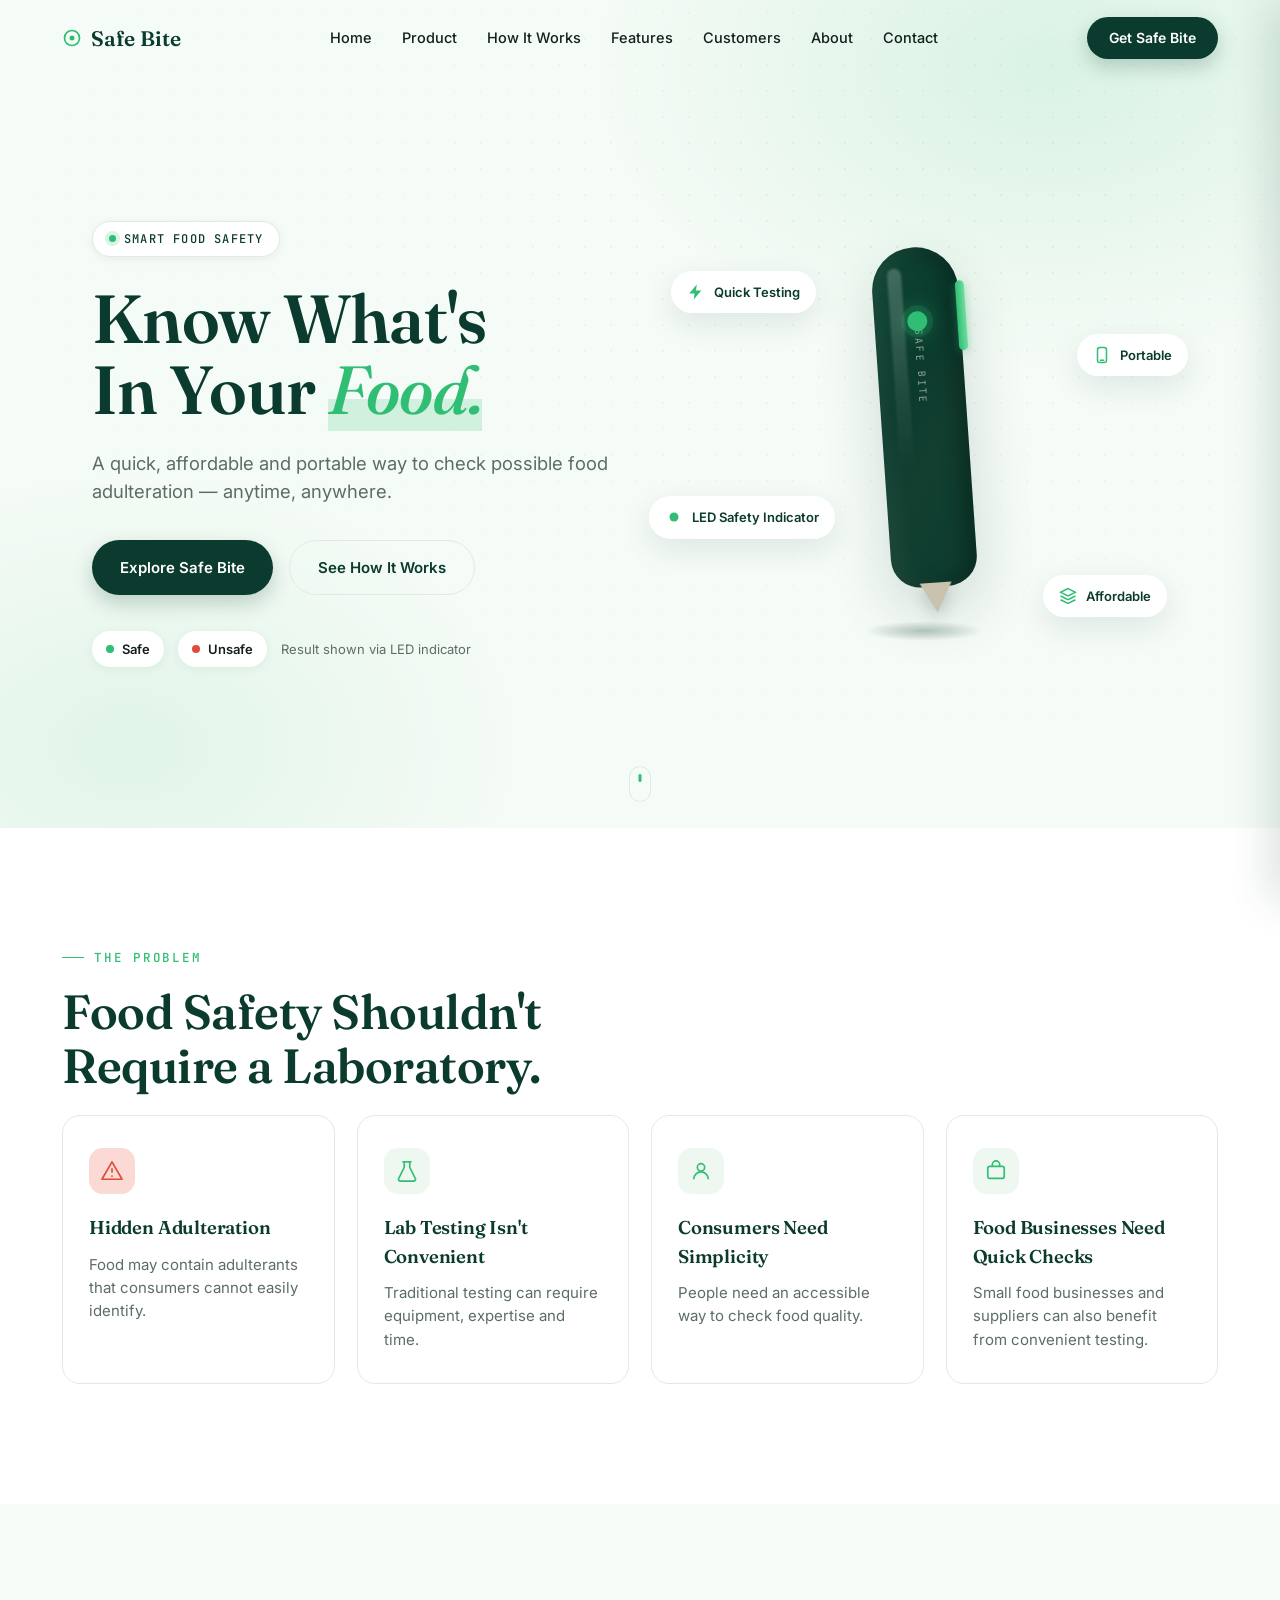
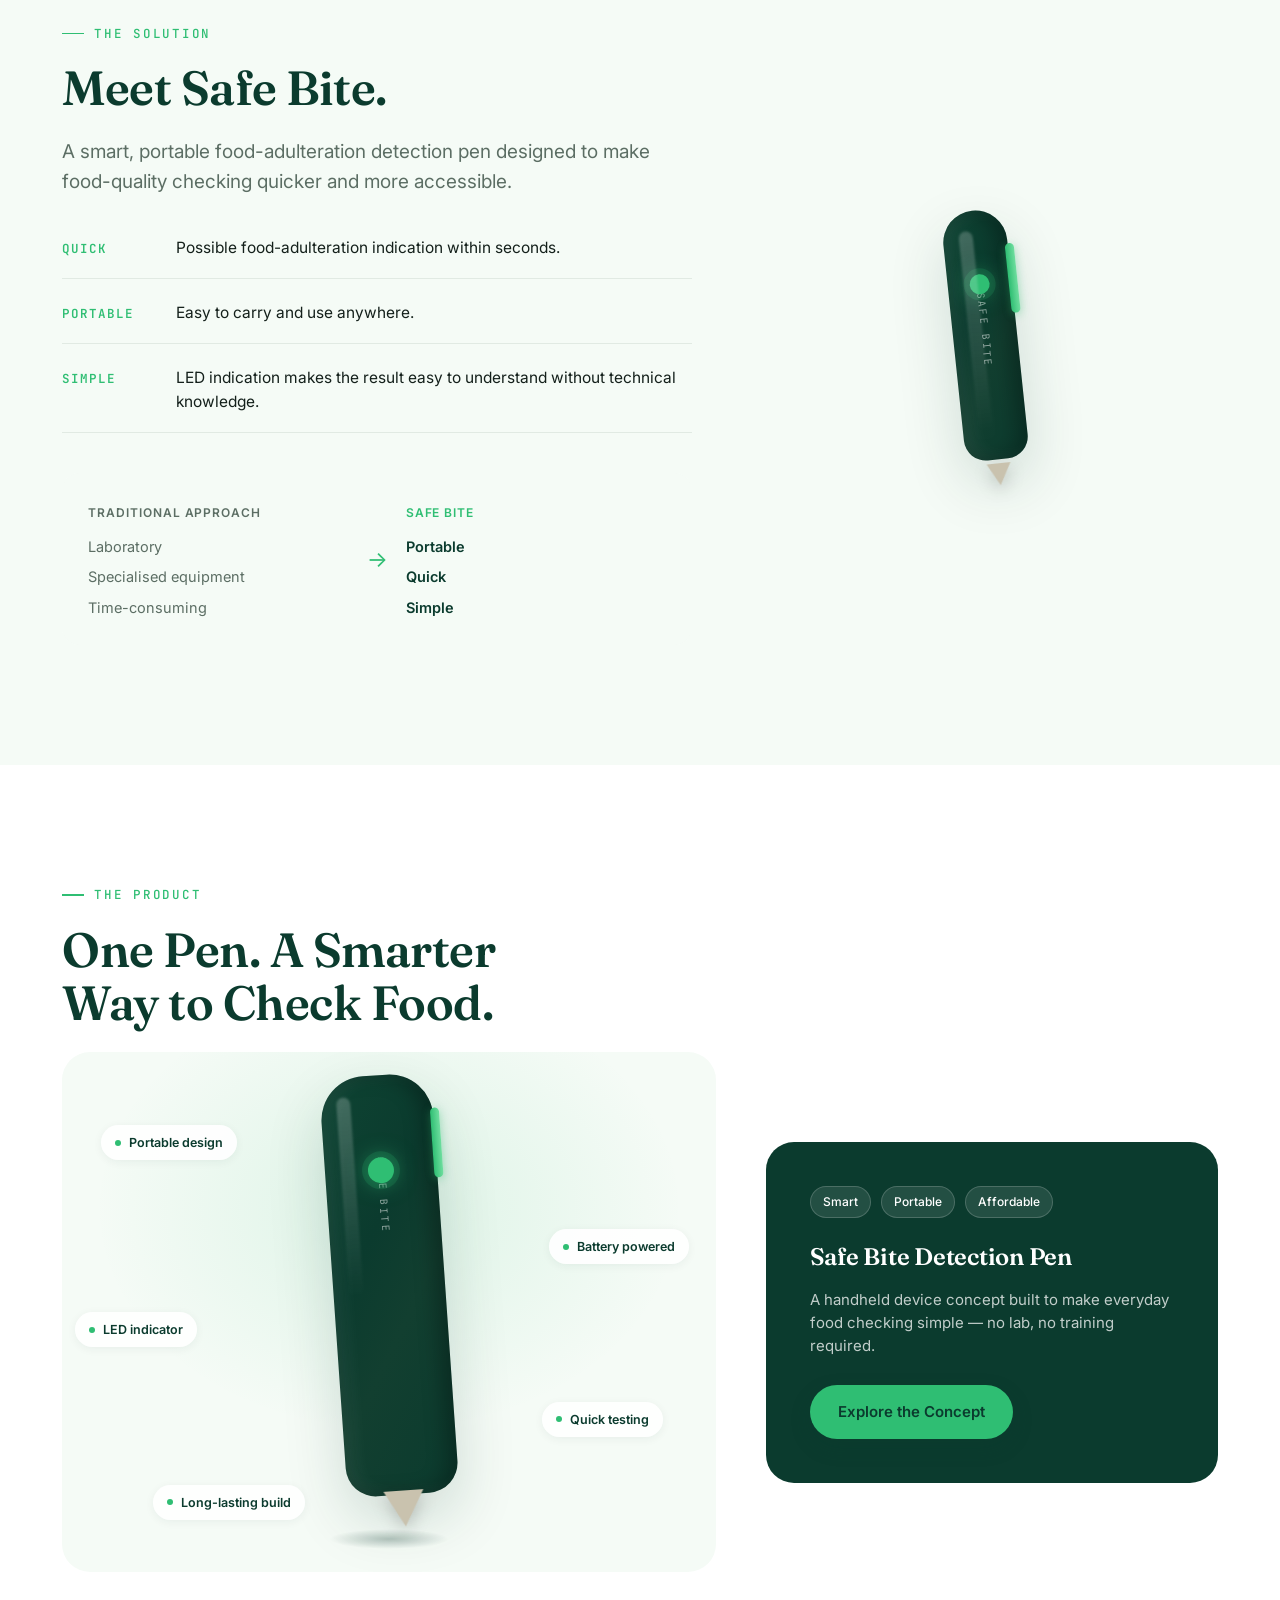
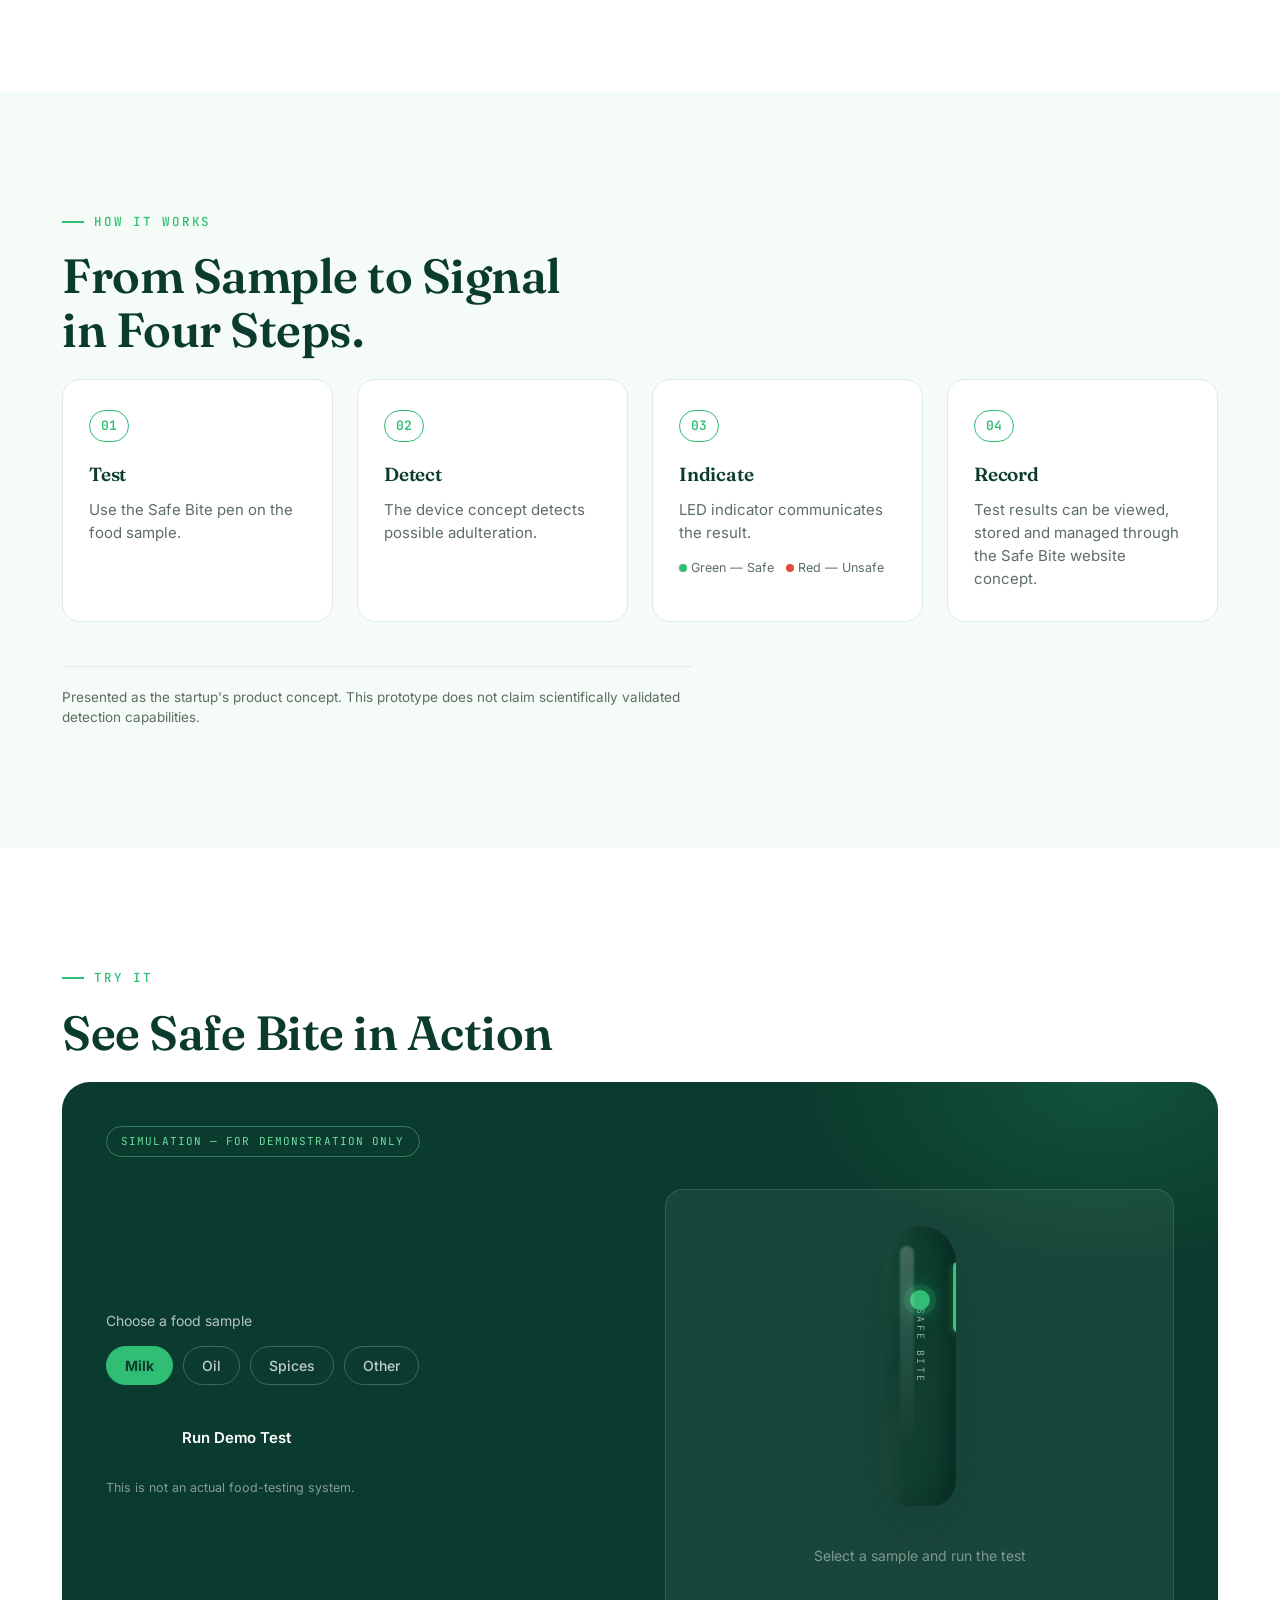
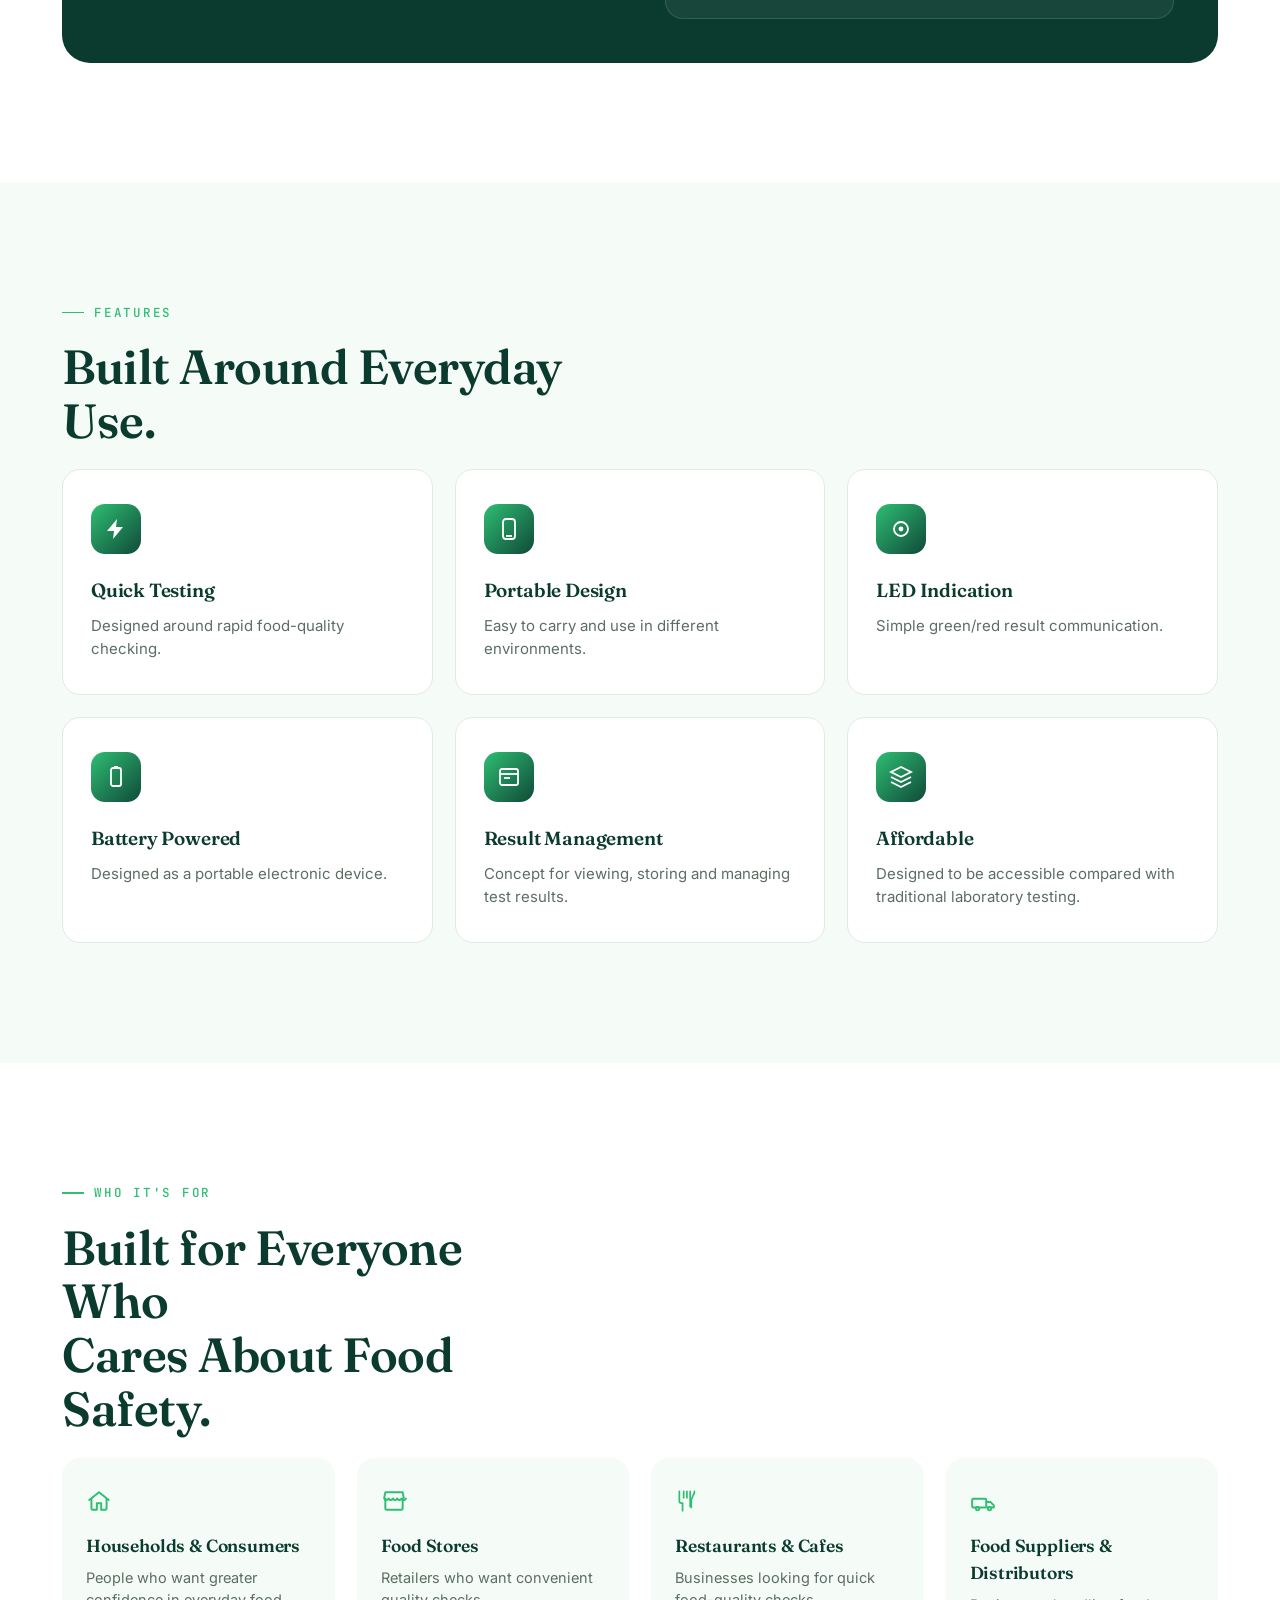
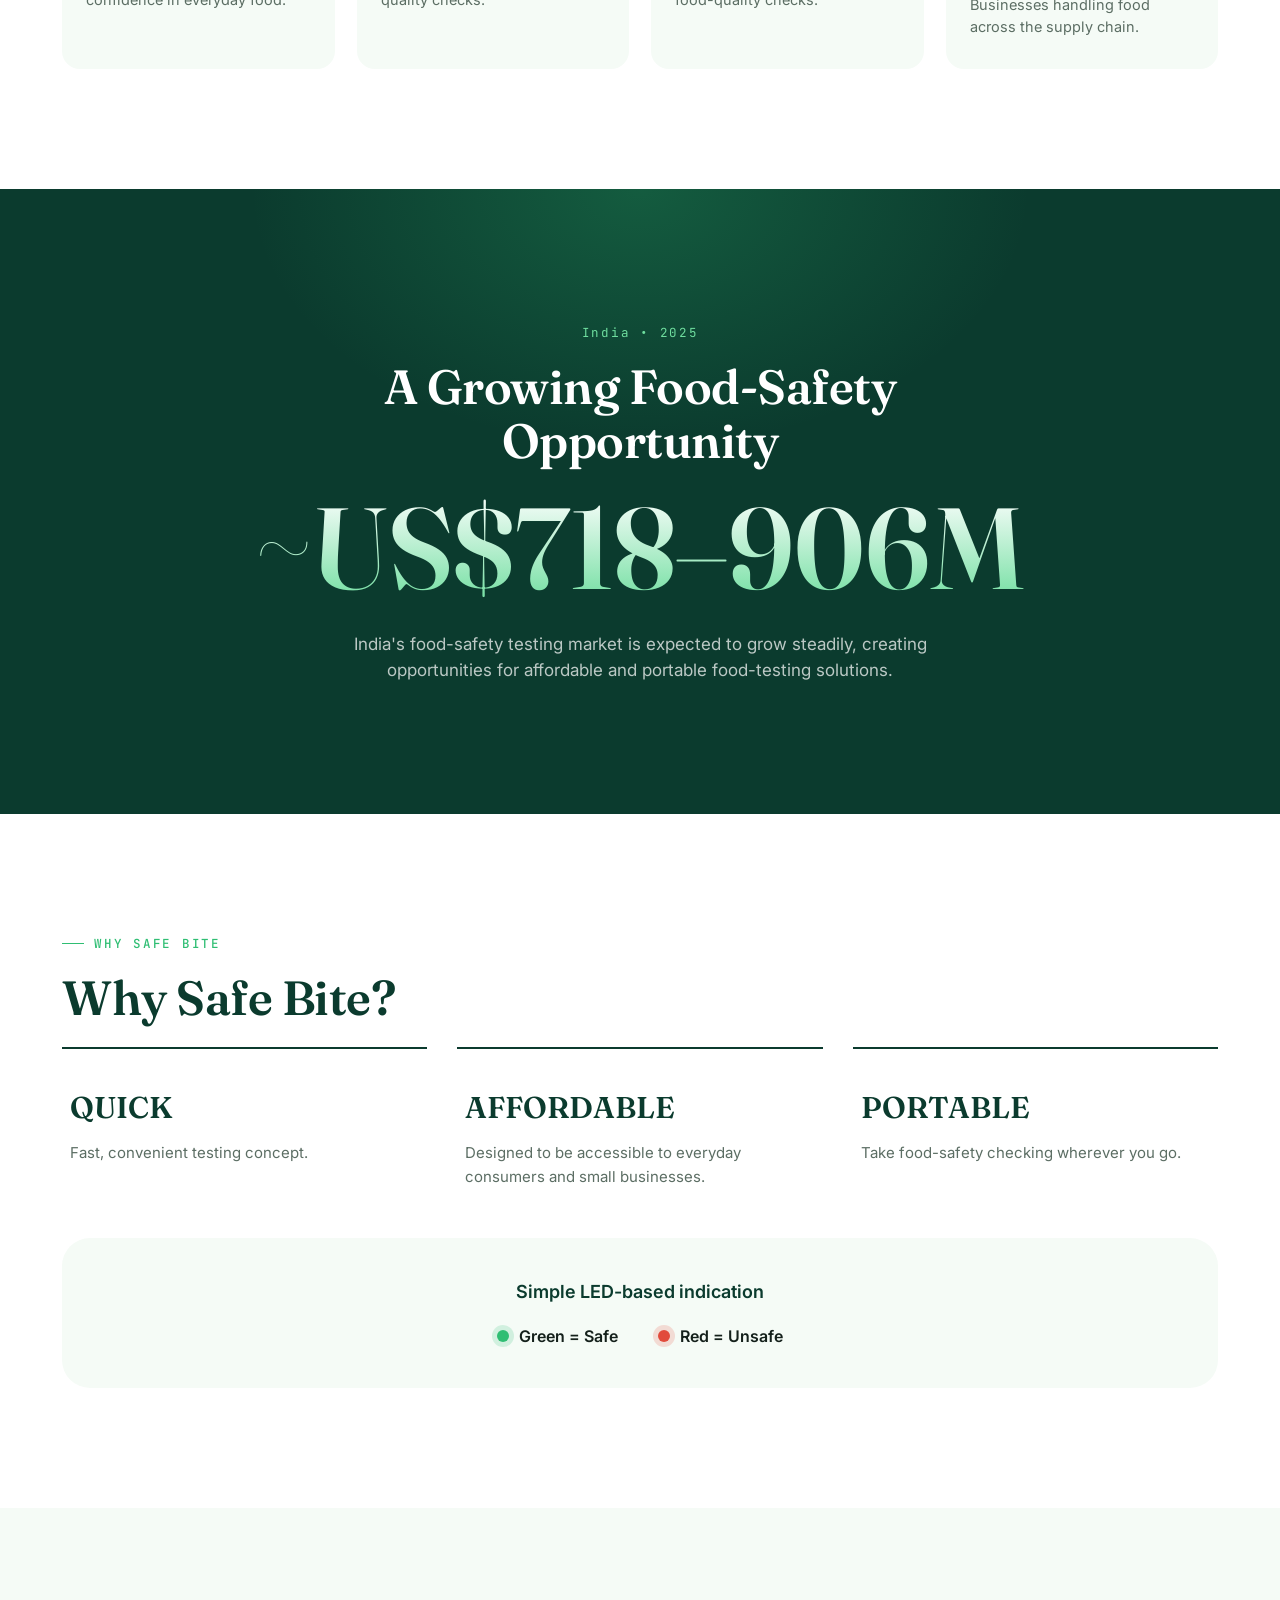
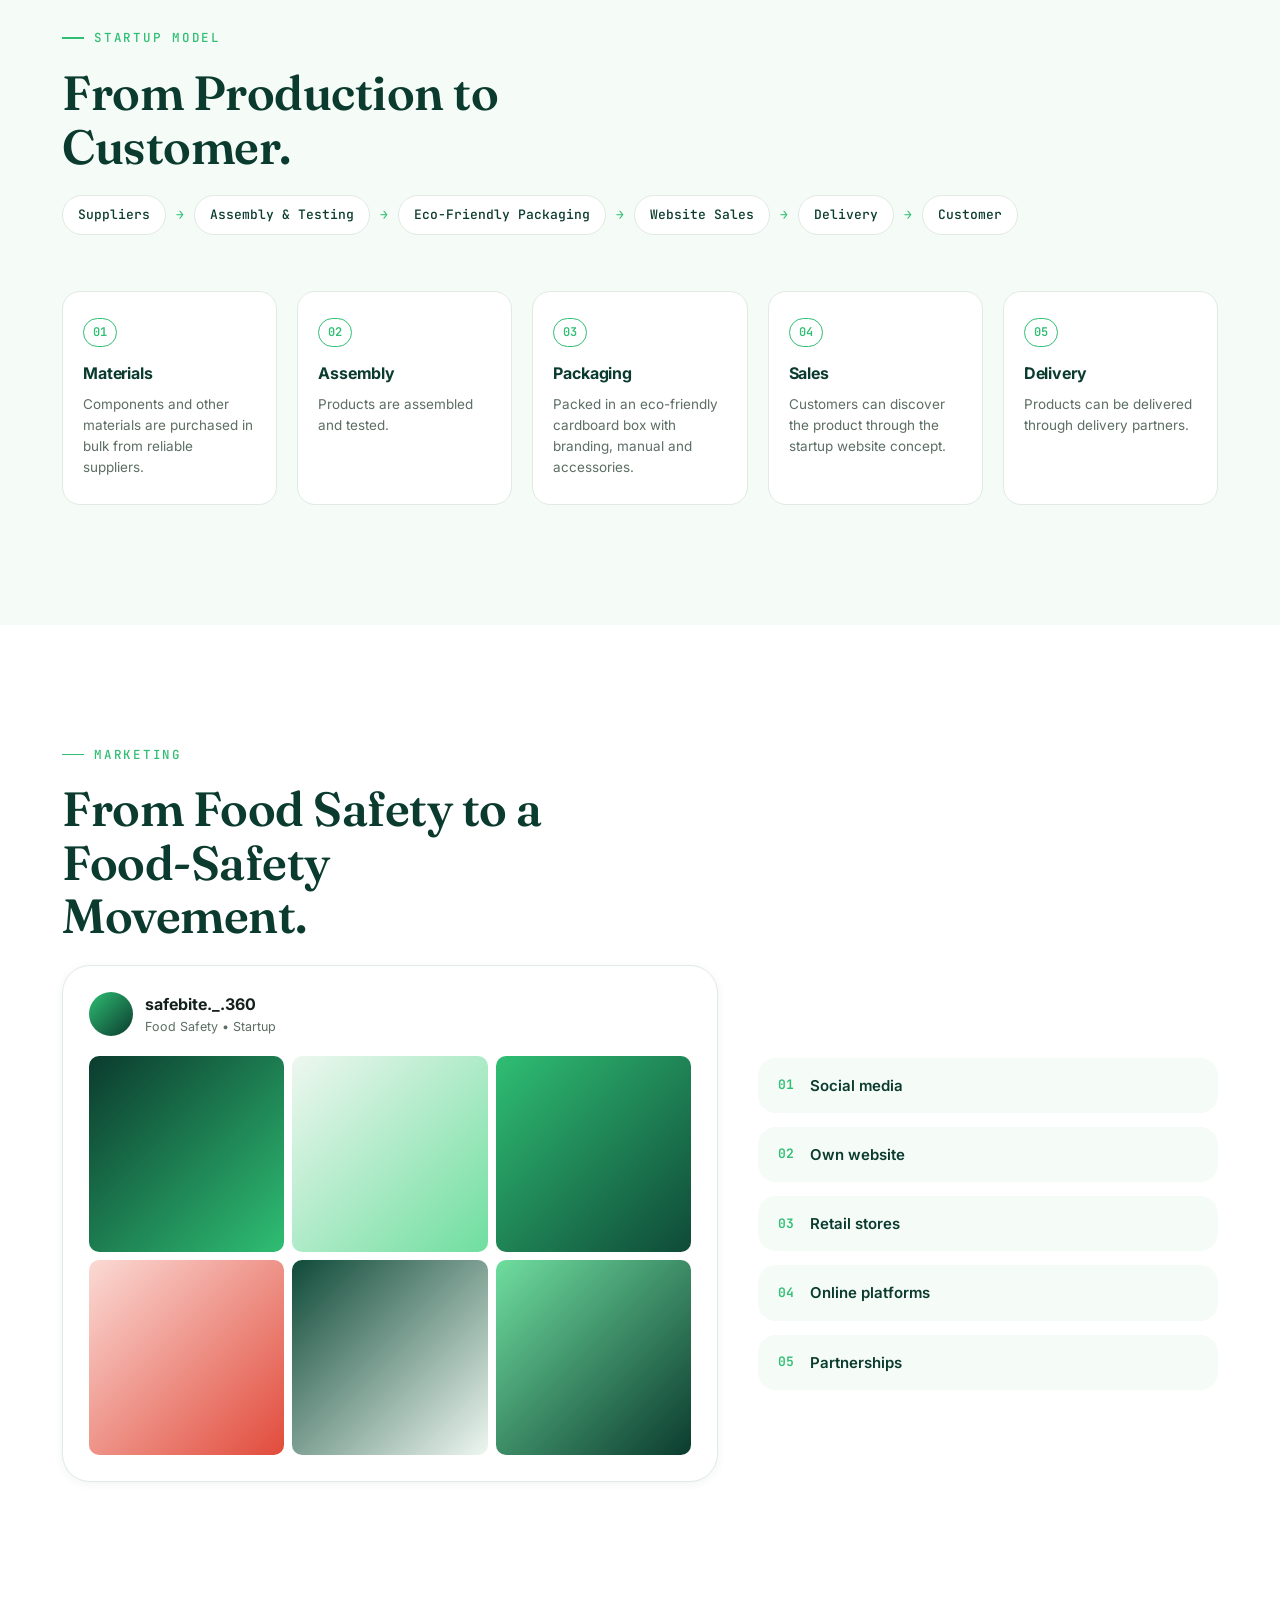
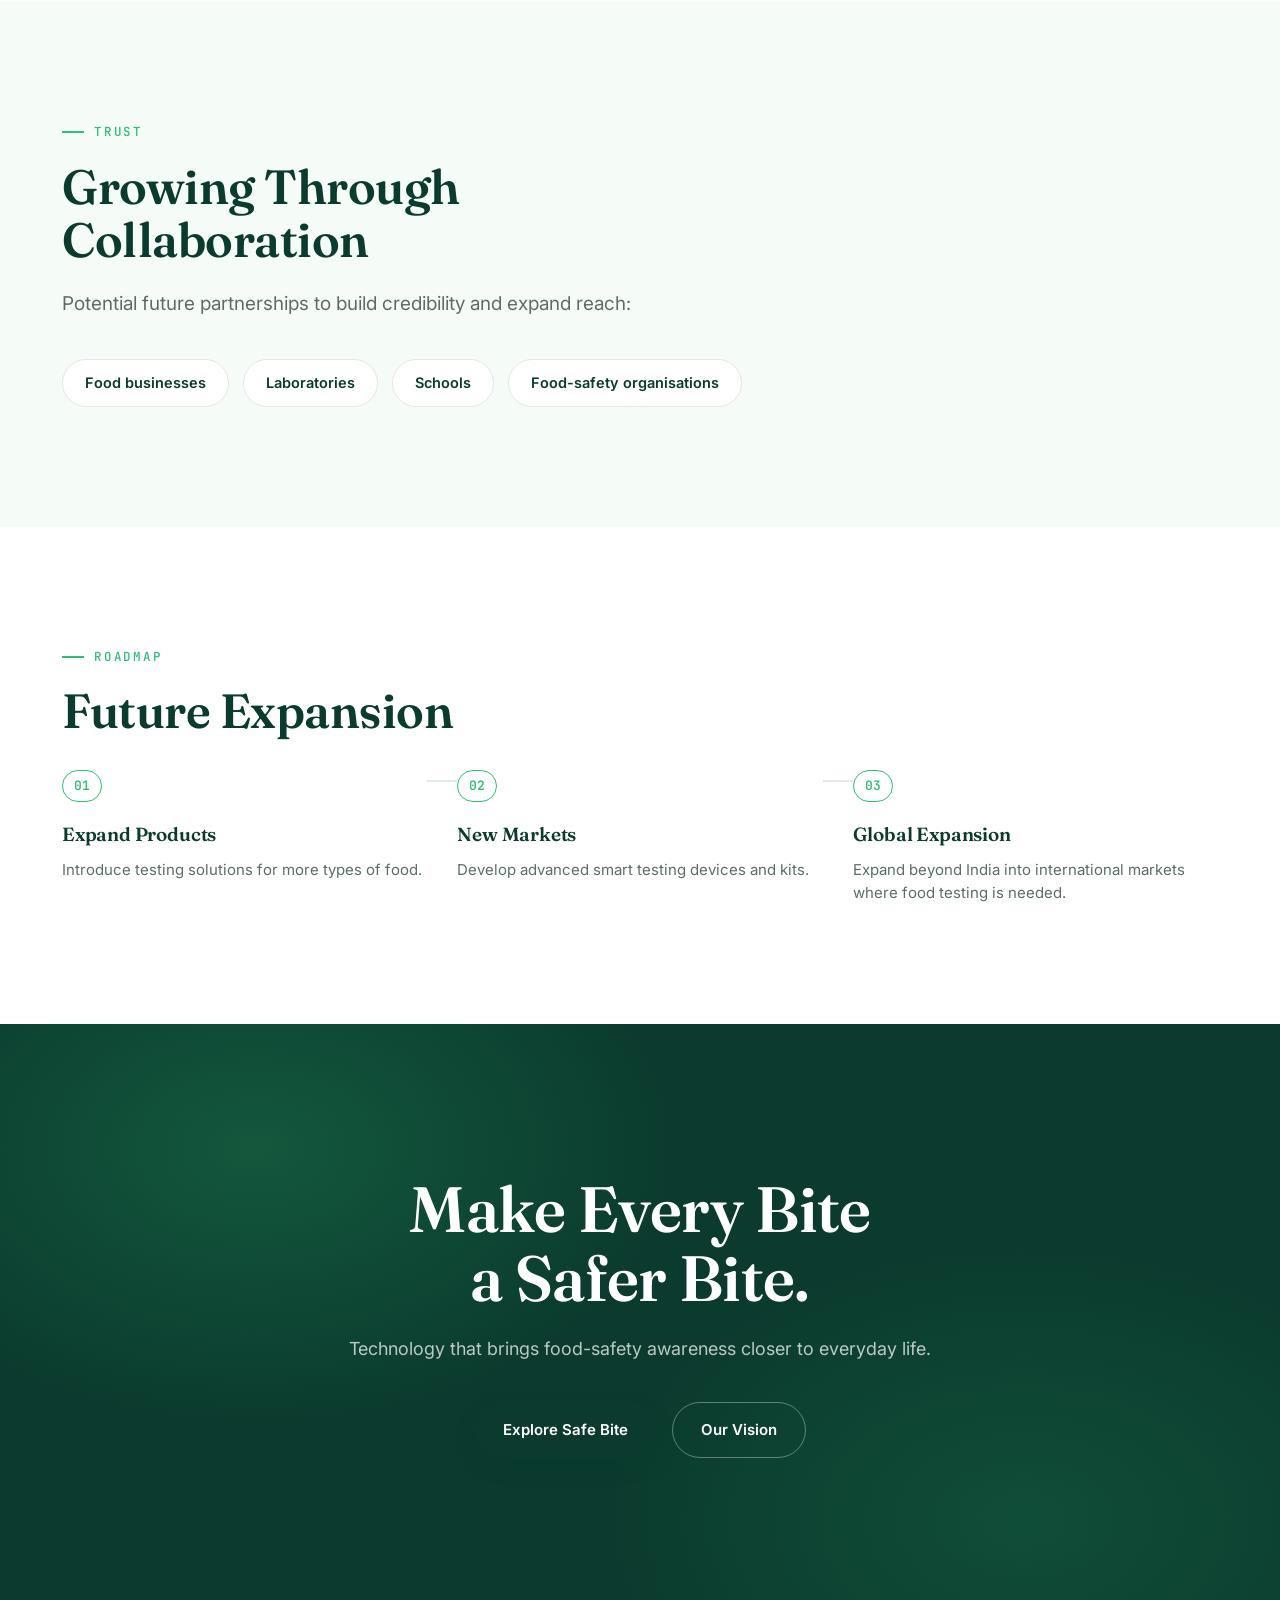
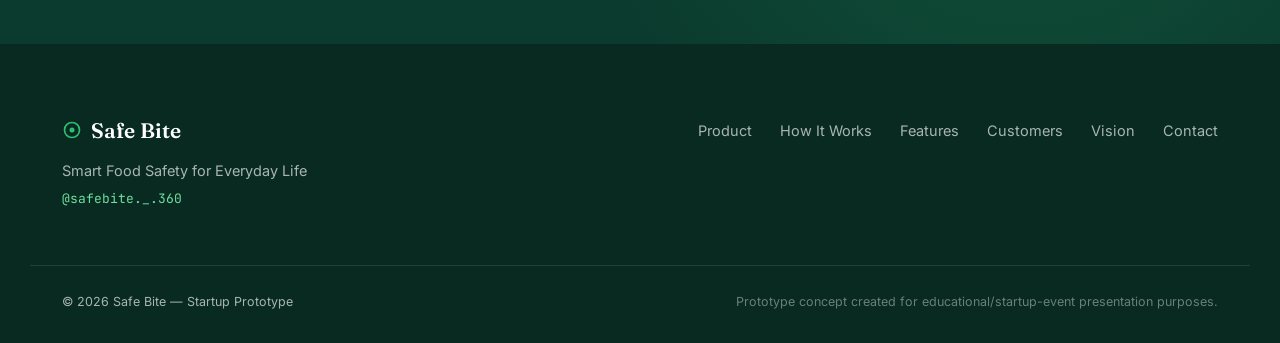
==== site2/index.html @ 16d67080 "added prototype 2 and a landing page for selecting the sites" ====
<!DOCTYPE html>
<html lang="en">
<head>
<meta charset="UTF-8">
<meta name="viewport" content="width=device-width, initial-scale=1.0">
<title>Safe Bite — Know What's In Your Food</title>
<meta name="description" content="SafeBite 360 — a smart, portable food-adulteration detection pen concept. Quick, affordable, simple food-quality checking.">
<link rel="preconnect" href="https://fonts.googleapis.com">
<link rel="preconnect" href="https://fonts.gstatic.com" crossorigin>
<link href="https://fonts.googleapis.com/css2?family=Fraunces:opsz,wght@9..144,340..700&family=Fraunces:ital,opsz,wght@1,9..144,500&family=Inter:wght@400;500;600;700;800&family=JetBrains+Mono:wght@400;500&display=swap" rel="stylesheet">
<link rel="stylesheet" href="style.css">
</head>
<body>

<!-- Scroll progress trace, styled like the pen's LED reading -->
<div class="scan-trace" id="scanTrace"></div>

<!-- ============ NAVIGATION ============ -->
<header class="nav" id="nav">
  <div class="nav-inner">
    <a href="#home" class="nav-logo">
      <span class="logo-mark" aria-hidden="true">
        <svg viewBox="0 0 24 24" width="20" height="20"><circle cx="12" cy="12" r="9" fill="none" stroke="currentColor" stroke-width="2"/><circle cx="12" cy="12" r="3" fill="currentColor"/></svg>
      </span>
      Safe Bite
    </a>

    <nav class="nav-links" id="navLinks">
      <a href="#home" class="nav-link">Home</a>
      <a href="#product" class="nav-link">Product</a>
      <a href="#how-it-works" class="nav-link">How It Works</a>
      <a href="#features" class="nav-link">Features</a>
      <a href="#customers" class="nav-link">Customers</a>
      <a href="#about" class="nav-link">About</a>
      <a href="#contact" class="nav-link">Contact</a>
    </nav>

    <a href="#product" class="btn btn-primary btn-sm nav-cta">Get Safe Bite</a>

    <button class="hamburger" id="hamburger" aria-label="Toggle menu" aria-expanded="false">
      <span></span><span></span><span></span>
    </button>
  </div>
</header>

<!-- Mobile menu -->
<div class="mobile-menu" id="mobileMenu">
  <a href="#home" class="mobile-link">Home</a>
  <a href="#product" class="mobile-link">Product</a>
  <a href="#how-it-works" class="mobile-link">How It Works</a>
  <a href="#features" class="mobile-link">Features</a>
  <a href="#customers" class="mobile-link">Customers</a>
  <a href="#about" class="mobile-link">About</a>
  <a href="#contact" class="mobile-link">Contact</a>
  <a href="#product" class="btn btn-primary mobile-cta">Get Safe Bite</a>
</div>

<main id="home">

  <!-- ============ HERO ============ -->
  <section class="hero">
    <div class="hero-bg" aria-hidden="true"></div>
    <div class="hero-inner">
      <div class="hero-copy reveal">
        <span class="badge">
          <span class="badge-dot"></span>
          SMART FOOD SAFETY
        </span>
        <h1 class="hero-title">Know What's<br>In Your <em>Food.</em></h1>
        <p class="hero-sub">A quick, affordable and portable way to check possible food adulteration — anytime, anywhere.</p>
        <div class="hero-actions">
          <a href="#product" class="btn btn-primary">Explore Safe Bite</a>
          <a href="#how-it-works" class="btn btn-ghost">See How It Works</a>
        </div>
        <div class="hero-status">
          <span class="status-chip status-safe"><i></i>Safe</span>
          <span class="status-chip status-unsafe"><i></i>Unsafe</span>
          <span class="hero-note">Result shown via LED indicator</span>
        </div>
      </div>

      <div class="hero-visual reveal">
        <div class="device-stage">

          <!-- floating info cards -->
          <div class="float-card fc-1">
            <svg viewBox="0 0 24 24" width="18" height="18"><path d="M13 2 3 14h7l-1 8 10-12h-7l1-8z" fill="currentColor"/></svg>
            <span>Quick Testing</span>
          </div>
          <div class="float-card fc-2">
            <svg viewBox="0 0 24 24" width="18" height="18"><rect x="6" y="2" width="12" height="20" rx="3" fill="none" stroke="currentColor" stroke-width="2"/><line x1="9" y1="19" x2="15" y2="19" stroke="currentColor" stroke-width="2"/></svg>
            <span>Portable</span>
          </div>
          <div class="float-card fc-3">
            <svg viewBox="0 0 24 24" width="18" height="18"><circle cx="12" cy="12" r="6" fill="currentColor"/></svg>
            <span>LED Safety Indicator</span>
          </div>
          <div class="float-card fc-4">
            <svg viewBox="0 0 24 24" width="18" height="18"><path d="M12 2 2 7l10 5 10-5-10-5z" fill="none" stroke="currentColor" stroke-width="2"/><path d="M2 17l10 5 10-5M2 12l10 5 10-5" fill="none" stroke="currentColor" stroke-width="2"/></svg>
            <span>Affordable</span>
          </div>

          <!-- CSS pen mockup -->
          <div class="pen-wrap">
            <div class="pen" id="heroPen">
              <div class="pen-clip"></div>
              <div class="pen-band">SAFE BITE</div>
              <div class="pen-led" id="heroLed"></div>
              <div class="pen-body-shine"></div>
              <div class="pen-tip"></div>
            </div>
            <div class="pen-shadow"></div>
          </div>
        </div>
      </div>
    </div>
    <div class="scroll-cue" aria-hidden="true"><span></span></div>
  </section>

  <!-- ============ PROBLEM ============ -->
  <section class="section" id="about">
    <div class="section-inner">
      <div class="eyebrow">The Problem</div>
      <h2 class="section-title">Food Safety Shouldn't<br>Require a Laboratory.</h2>

      <div class="grid-4 reveal-group">
        <div class="card reveal">
          <div class="card-icon icon-warn">
            <svg viewBox="0 0 24 24" width="22" height="22"><path d="M12 2 1 21h22L12 2z" fill="none" stroke="currentColor" stroke-width="1.8" stroke-linejoin="round"/><line x1="12" y1="9" x2="12" y2="14" stroke="currentColor" stroke-width="1.8"/><circle cx="12" cy="17.5" r="1" fill="currentColor"/></svg>
          </div>
          <h3>Hidden Adulteration</h3>
          <p>Food may contain adulterants that consumers cannot easily identify.</p>
        </div>
        <div class="card reveal">
          <div class="card-icon">
            <svg viewBox="0 0 24 24" width="22" height="22"><path d="M9 2v6L3 20a2 2 0 0 0 2 3h14a2 2 0 0 0 2-3L15 8V2" fill="none" stroke="currentColor" stroke-width="1.8" stroke-linejoin="round"/><line x1="7" y1="2" x2="17" y2="2" stroke="currentColor" stroke-width="1.8"/></svg>
          </div>
          <h3>Lab Testing Isn't Convenient</h3>
          <p>Traditional testing can require equipment, expertise and time.</p>
        </div>
        <div class="card reveal">
          <div class="card-icon">
            <svg viewBox="0 0 24 24" width="22" height="22"><circle cx="12" cy="8" r="4" fill="none" stroke="currentColor" stroke-width="1.8"/><path d="M4 21c0-4.4 3.6-8 8-8s8 3.6 8 8" fill="none" stroke="currentColor" stroke-width="1.8"/></svg>
          </div>
          <h3>Consumers Need Simplicity</h3>
          <p>People need an accessible way to check food quality.</p>
        </div>
        <div class="card reveal">
          <div class="card-icon">
            <svg viewBox="0 0 24 24" width="22" height="22"><rect x="3" y="7" width="18" height="13" rx="2" fill="none" stroke="currentColor" stroke-width="1.8"/><path d="M8 7V5a4 4 0 0 1 8 0v2" fill="none" stroke="currentColor" stroke-width="1.8"/></svg>
          </div>
          <h3>Food Businesses Need Quick Checks</h3>
          <p>Small food businesses and suppliers can also benefit from convenient testing.</p>
        </div>
      </div>
    </div>
  </section>

  <!-- ============ SOLUTION ============ -->
  <section class="section section-tint">
    <div class="section-inner">
      <div class="solution-grid">
        <div class="reveal">
          <div class="eyebrow">The Solution</div>
          <h2 class="section-title">Meet Safe Bite.</h2>
          <p class="section-lead">A smart, portable food-adulteration detection pen designed to make food-quality checking quicker and more accessible.</p>

          <div class="benefit-row">
            <div class="benefit">
              <span class="benefit-tag">QUICK</span>
              <p>Possible food-adulteration indication within seconds.</p>
            </div>
            <div class="benefit">
              <span class="benefit-tag">PORTABLE</span>
              <p>Easy to carry and use anywhere.</p>
            </div>
            <div class="benefit">
              <span class="benefit-tag">SIMPLE</span>
              <p>LED indication makes the result easy to understand without technical knowledge.</p>
            </div>
          </div>

          <div class="compare">
            <div class="compare-col compare-old">
              <span class="compare-label">Traditional Approach</span>
              <ul>
                <li>Laboratory</li>
                <li>Specialised equipment</li>
                <li>Time-consuming</li>
              </ul>
            </div>
            <div class="compare-arrow">→</div>
            <div class="compare-col compare-new">
              <span class="compare-label">Safe Bite</span>
              <ul>
                <li>Portable</li>
                <li>Quick</li>
                <li>Simple</li>
              </ul>
            </div>
          </div>
        </div>

        <div class="reveal solution-visual">
          <div class="mini-pen-stage">
            <div class="pen pen-small">
              <div class="pen-clip"></div>
              <div class="pen-band">SAFE BITE</div>
              <div class="pen-led pen-led-alt"></div>
              <div class="pen-body-shine"></div>
              <div class="pen-tip"></div>
            </div>
          </div>
        </div>
      </div>
    </div>
  </section>

  <!-- ============ PRODUCT SHOWCASE ============ -->
  <section class="section" id="product">
    <div class="section-inner">
      <div class="eyebrow">The Product</div>
      <h2 class="section-title">One Pen. A Smarter<br>Way to Check Food.</h2>

      <div class="showcase reveal">
        <div class="showcase-stage">
          <div class="callout callout-1"><span class="callout-dot"></span>Portable design</div>
          <div class="callout callout-2"><span class="callout-dot"></span>Battery powered</div>
          <div class="callout callout-3"><span class="callout-dot"></span>LED indicator</div>
          <div class="callout callout-4"><span class="callout-dot"></span>Quick testing</div>
          <div class="callout callout-5"><span class="callout-dot"></span>Long-lasting build</div>

          <div class="pen-wrap pen-wrap-lg">
            <div class="pen pen-large" id="showcasePen">
              <div class="pen-clip"></div>
              <div class="pen-band">SAFE BITE</div>
              <div class="pen-led" id="showcaseLed"></div>
              <div class="pen-body-shine"></div>
              <div class="pen-tip"></div>
            </div>
            <div class="pen-shadow pen-shadow-lg"></div>
          </div>
        </div>

        <div class="product-info-card">
          <span class="chip">Smart</span>
          <span class="chip">Portable</span>
          <span class="chip">Affordable</span>
          <h3>Safe Bite Detection Pen</h3>
          <p>A handheld device concept built to make everyday food checking simple — no lab, no training required.</p>
          <a href="#how-it-works" class="btn btn-primary">Explore the Concept</a>
        </div>
      </div>
    </div>
  </section>

  <!-- ============ HOW IT WORKS ============ -->
  <section class="section section-tint" id="how-it-works">
    <div class="section-inner">
      <div class="eyebrow">How It Works</div>
      <h2 class="section-title">From Sample to Signal<br>in Four Steps.</h2>

      <div class="steps reveal-group">
        <div class="step reveal">
          <span class="step-num">01</span>
          <h3>Test</h3>
          <p>Use the Safe Bite pen on the food sample.</p>
        </div>
        <div class="step reveal">
          <span class="step-num">02</span>
          <h3>Detect</h3>
          <p>The device concept detects possible adulteration.</p>
        </div>
        <div class="step reveal">
          <span class="step-num">03</span>
          <h3>Indicate</h3>
          <p>LED indicator communicates the result.</p>
          <div class="mini-leds"><span class="dot-safe"></span> Green — Safe &nbsp; <span class="dot-unsafe"></span> Red — Unsafe</div>
        </div>
        <div class="step reveal">
          <span class="step-num">04</span>
          <h3>Record</h3>
          <p>Test results can be viewed, stored and managed through the Safe Bite website concept.</p>
        </div>
      </div>
      <p class="fine-print">Presented as the startup's product concept. This prototype does not claim scientifically validated detection capabilities.</p>
    </div>
  </section>

  <!-- ============ INTERACTIVE DEMO ============ -->
  <section class="section">
    <div class="section-inner">
      <div class="eyebrow">Try It</div>
      <h2 class="section-title">See Safe Bite in Action</h2>

      <div class="demo-panel reveal">
        <span class="demo-flag">SIMULATION — FOR DEMONSTRATION ONLY</span>

        <div class="demo-layout">
          <div class="demo-controls">
            <p class="demo-instruction">Choose a food sample</p>
            <div class="sample-select" id="sampleSelect">
              <button class="sample-btn active" data-sample="Milk">Milk</button>
              <button class="sample-btn" data-sample="Oil">Oil</button>
              <button class="sample-btn" data-sample="Spices">Spices</button>
              <button class="sample-btn" data-sample="Other">Other</button>
            </div>
            <button class="btn btn-primary demo-run" id="runDemo">Run Demo Test</button>
            <p class="demo-caption">This is not an actual food-testing system.</p>
          </div>

          <div class="demo-device-card">
            <div class="pen-wrap">
              <div class="pen pen-demo" id="demoPen">
                <div class="pen-clip"></div>
                <div class="pen-band">SAFE BITE</div>
                <div class="pen-led" id="demoLed"></div>
                <div class="pen-body-shine"></div>
                <div class="pen-tip"></div>
                <div class="scan-beam" id="scanBeam"></div>
              </div>
            </div>
            <div class="demo-readout" id="demoReadout">
              <span class="readout-idle">Select a sample and run the test</span>
            </div>
          </div>
        </div>
      </div>
    </div>
  </section>

  <!-- ============ FEATURES ============ -->
  <section class="section section-tint" id="features">
    <div class="section-inner">
      <div class="eyebrow">Features</div>
      <h2 class="section-title">Built Around Everyday Use.</h2>

      <div class="grid-3 reveal-group">
        <div class="feature reveal">
          <div class="feature-icon">
            <svg viewBox="0 0 24 24" width="24" height="24"><path d="M13 2 3 14h7l-1 8 10-12h-7l1-8z" fill="currentColor"/></svg>
          </div>
          <h3>Quick Testing</h3>
          <p>Designed around rapid food-quality checking.</p>
        </div>
        <div class="feature reveal">
          <div class="feature-icon">
            <svg viewBox="0 0 24 24" width="24" height="24"><rect x="6" y="2" width="12" height="20" rx="3" fill="none" stroke="currentColor" stroke-width="1.8"/><line x1="9" y1="19" x2="15" y2="19" stroke="currentColor" stroke-width="1.8"/></svg>
          </div>
          <h3>Portable Design</h3>
          <p>Easy to carry and use in different environments.</p>
        </div>
        <div class="feature reveal">
          <div class="feature-icon">
            <svg viewBox="0 0 24 24" width="24" height="24"><circle cx="12" cy="12" r="7" fill="none" stroke="currentColor" stroke-width="1.8"/><circle cx="12" cy="12" r="2.4" fill="currentColor"/></svg>
          </div>
          <h3>LED Indication</h3>
          <p>Simple green/red result communication.</p>
        </div>
        <div class="feature reveal">
          <div class="feature-icon">
            <svg viewBox="0 0 24 24" width="24" height="24"><rect x="7" y="3" width="10" height="18" rx="2" fill="none" stroke="currentColor" stroke-width="1.8"/><rect x="10" y="1" width="4" height="2.5" fill="currentColor"/></svg>
          </div>
          <h3>Battery Powered</h3>
          <p>Designed as a portable electronic device.</p>
        </div>
        <div class="feature reveal">
          <div class="feature-icon">
            <svg viewBox="0 0 24 24" width="24" height="24"><rect x="3" y="4" width="18" height="16" rx="2" fill="none" stroke="currentColor" stroke-width="1.8"/><line x1="3" y1="9" x2="21" y2="9" stroke="currentColor" stroke-width="1.8"/><line x1="7" y1="13" x2="13" y2="13" stroke="currentColor" stroke-width="1.8"/></svg>
          </div>
          <h3>Result Management</h3>
          <p>Concept for viewing, storing and managing test results.</p>
        </div>
        <div class="feature reveal">
          <div class="feature-icon">
            <svg viewBox="0 0 24 24" width="24" height="24"><path d="M12 2 2 7l10 5 10-5-10-5z" fill="none" stroke="currentColor" stroke-width="1.8"/><path d="M2 17l10 5 10-5M2 12l10 5 10-5" fill="none" stroke="currentColor" stroke-width="1.8"/></svg>
          </div>
          <h3>Affordable</h3>
          <p>Designed to be accessible compared with traditional laboratory testing.</p>
        </div>
      </div>
    </div>
  </section>

  <!-- ============ TARGET CUSTOMERS ============ -->
  <section class="section" id="customers">
    <div class="section-inner">
      <div class="eyebrow">Who It's For</div>
      <h2 class="section-title">Built for Everyone Who<br>Cares About Food Safety.</h2>

      <div class="grid-4 reveal-group">
        <div class="cust-card reveal">
          <svg viewBox="0 0 24 24" width="26" height="26"><path d="M3 11l9-7 9 7" fill="none" stroke="currentColor" stroke-width="1.8" stroke-linecap="round" stroke-linejoin="round"/><path d="M5 10v9a1 1 0 0 0 1 1h4v-6h4v6h4a1 1 0 0 0 1-1v-9" fill="none" stroke="currentColor" stroke-width="1.8" stroke-linecap="round" stroke-linejoin="round"/></svg>
          <h3>Households &amp; Consumers</h3>
          <p>People who want greater confidence in everyday food.</p>
        </div>
        <div class="cust-card reveal">
          <svg viewBox="0 0 24 24" width="26" height="26"><path d="M3 9l1-5h16l1 5" fill="none" stroke="currentColor" stroke-width="1.8" stroke-linecap="round" stroke-linejoin="round"/><path d="M4 9v10a1 1 0 0 0 1 1h14a1 1 0 0 0 1-1V9" fill="none" stroke="currentColor" stroke-width="1.8"/><path d="M3 9a2 2 0 0 0 4 0 2 2 0 0 0 4 0 2 2 0 0 0 4 0 2 2 0 0 0 4 0 2 2 0 0 0 4 0" fill="none" stroke="currentColor" stroke-width="1.8"/></svg>
          <h3>Food Stores</h3>
          <p>Retailers who want convenient quality checks.</p>
        </div>
        <div class="cust-card reveal">
          <svg viewBox="0 0 24 24" width="26" height="26"><path d="M4 3v9a2 2 0 0 0 2 2h1v7M8 3v6M11 3v6M14 3v14M18 3c0 4-3 5-3 9v6" fill="none" stroke="currentColor" stroke-width="1.6" stroke-linecap="round" stroke-linejoin="round"/></svg>
          <h3>Restaurants &amp; Cafes</h3>
          <p>Businesses looking for quick food-quality checks.</p>
        </div>
        <div class="cust-card reveal">
          <svg viewBox="0 0 24 24" width="26" height="26"><rect x="2" y="10" width="13" height="8" rx="1" fill="none" stroke="currentColor" stroke-width="1.8"/><path d="M15 13h4l3 3v2h-7" fill="none" stroke="currentColor" stroke-width="1.8" stroke-linejoin="round"/><circle cx="7" cy="19" r="1.6" fill="none" stroke="currentColor" stroke-width="1.6"/><circle cx="18" cy="19" r="1.6" fill="none" stroke="currentColor" stroke-width="1.6"/></svg>
          <h3>Food Suppliers &amp; Distributors</h3>
          <p>Businesses handling food across the supply chain.</p>
        </div>
      </div>
    </div>
  </section>

  <!-- ============ MARKET OPPORTUNITY ============ -->
  <section class="section market">
    <div class="section-inner reveal">
      <span class="market-label">India • 2025</span>
      <h2 class="section-title light">A Growing Food-Safety Opportunity</h2>
      <div class="market-figure">~US$718–906M</div>
      <p class="market-sub">India's food-safety testing market is expected to grow steadily, creating opportunities for affordable and portable food-testing solutions.</p>
    </div>
  </section>

  <!-- ============ UNIQUE SELLING PROPOSITION ============ -->
  <section class="section">
    <div class="section-inner">
      <div class="eyebrow">Why Safe Bite</div>
      <h2 class="section-title">Why Safe Bite?</h2>

      <div class="pillars reveal-group">
        <div class="pillar reveal">
          <span class="pillar-word">QUICK</span>
          <p>Fast, convenient testing concept.</p>
        </div>
        <div class="pillar reveal">
          <span class="pillar-word">AFFORDABLE</span>
          <p>Designed to be accessible to everyday consumers and small businesses.</p>
        </div>
        <div class="pillar reveal">
          <span class="pillar-word">PORTABLE</span>
          <p>Take food-safety checking wherever you go.</p>
        </div>
      </div>

      <div class="usp-led reveal">
        <p class="usp-led-title">Simple LED-based indication</p>
        <div class="usp-led-row">
          <div class="usp-led-item"><span class="pulse-dot dot-safe"></span> Green = Safe</div>
          <div class="usp-led-item"><span class="pulse-dot dot-unsafe"></span> Red = Unsafe</div>
        </div>
      </div>
    </div>
  </section>

  <!-- ============ BUSINESS MODEL ============ -->
  <section class="section section-tint">
    <div class="section-inner">
      <div class="eyebrow">Startup Model</div>
      <h2 class="section-title">From Production to Customer.</h2>

      <div class="flow-diagram reveal">
        <span>Suppliers</span><i>→</i><span>Assembly &amp; Testing</span><i>→</i><span>Eco-Friendly Packaging</span><i>→</i><span>Website Sales</span><i>→</i><span>Delivery</span><i>→</i><span>Customer</span>
      </div>

      <div class="grid-5 reveal-group">
        <div class="mini-step reveal">
          <span class="step-num step-num-sm">01</span>
          <h4>Materials</h4>
          <p>Components and other materials are purchased in bulk from reliable suppliers.</p>
        </div>
        <div class="mini-step reveal">
          <span class="step-num step-num-sm">02</span>
          <h4>Assembly</h4>
          <p>Products are assembled and tested.</p>
        </div>
        <div class="mini-step reveal">
          <span class="step-num step-num-sm">03</span>
          <h4>Packaging</h4>
          <p>Packed in an eco-friendly cardboard box with branding, manual and accessories.</p>
        </div>
        <div class="mini-step reveal">
          <span class="step-num step-num-sm">04</span>
          <h4>Sales</h4>
          <p>Customers can discover the product through the startup website concept.</p>
        </div>
        <div class="mini-step reveal">
          <span class="step-num step-num-sm">05</span>
          <h4>Delivery</h4>
          <p>Products can be delivered through delivery partners.</p>
        </div>
      </div>
    </div>
  </section>

  <!-- ============ MARKETING ============ -->
  <section class="section">
    <div class="section-inner">
      <div class="eyebrow">Marketing</div>
      <h2 class="section-title">From Food Safety to a<br>Food-Safety Movement.</h2>

      <div class="marketing-grid reveal-group">
        <div class="ig-card reveal">
          <div class="ig-head">
            <span class="ig-avatar"></span>
            <div>
              <strong>safebite._.360</strong>
              <div class="ig-sub">Food Safety • Startup</div>
            </div>
          </div>
          <div class="ig-grid">
            <span class="ig-tile ig-tile-1"></span>
            <span class="ig-tile ig-tile-2"></span>
            <span class="ig-tile ig-tile-3"></span>
            <span class="ig-tile ig-tile-4"></span>
            <span class="ig-tile ig-tile-5"></span>
            <span class="ig-tile ig-tile-6"></span>
          </div>
        </div>

        <div class="channel-list reveal">
          <div class="channel"><span>01</span>Social media</div>
          <div class="channel"><span>02</span>Own website</div>
          <div class="channel"><span>03</span>Retail stores</div>
          <div class="channel"><span>04</span>Online platforms</div>
          <div class="channel"><span>05</span>Partnerships</div>
        </div>
      </div>
    </div>
  </section>

  <!-- ============ TRUST / PARTNERSHIPS ============ -->
  <section class="section section-tint">
    <div class="section-inner">
      <div class="eyebrow">Trust</div>
      <h2 class="section-title">Growing Through Collaboration</h2>
      <p class="section-lead">Potential future partnerships to build credibility and expand reach:</p>

      <div class="tag-row reveal">
        <span class="tag">Food businesses</span>
        <span class="tag">Laboratories</span>
        <span class="tag">Schools</span>
        <span class="tag">Food-safety organisations</span>
      </div>
    </div>
  </section>

  <!-- ============ FUTURE EXPANSION ============ -->
  <section class="section">
    <div class="section-inner">
      <div class="eyebrow">Roadmap</div>
      <h2 class="section-title">Future Expansion</h2>

      <div class="roadmap reveal">
        <div class="roadmap-line" aria-hidden="true"></div>
        <div class="road-step">
          <span class="step-num">01</span>
          <h3>Expand Products</h3>
          <p>Introduce testing solutions for more types of food.</p>
        </div>
        <div class="road-step">
          <span class="step-num">02</span>
          <h3>New Markets</h3>
          <p>Develop advanced smart testing devices and kits.</p>
        </div>
        <div class="road-step">
          <span class="step-num">03</span>
          <h3>Global Expansion</h3>
          <p>Expand beyond India into international markets where food testing is needed.</p>
        </div>
      </div>
    </div>
  </section>

  <!-- ============ FINAL CTA ============ -->
  <section class="final-cta" id="contact">
    <div class="final-cta-bg" aria-hidden="true"></div>
    <div class="section-inner reveal">
      <h2 class="final-title">Make Every Bite<br>a Safer Bite.</h2>
      <p class="final-sub">Technology that brings food-safety awareness closer to everyday life.</p>
      <div class="hero-actions final-actions">
        <a href="#product" class="btn btn-primary">Explore Safe Bite</a>
        <a href="#about" class="btn btn-ghost btn-ghost-light">Our Vision</a>
      </div>
    </div>
  </section>

</main>

<!-- ============ FOOTER ============ -->
<footer class="footer">
  <div class="footer-inner">
    <div class="footer-brand">
      <div class="nav-logo footer-logo">
        <span class="logo-mark" aria-hidden="true">
          <svg viewBox="0 0 24 24" width="20" height="20"><circle cx="12" cy="12" r="9" fill="none" stroke="currentColor" stroke-width="2"/><circle cx="12" cy="12" r="3" fill="currentColor"/></svg>
        </span>
        Safe Bite
      </div>
      <p>Smart Food Safety for Everyday Life</p>
      <p class="footer-handle">@safebite._.360</p>
    </div>

    <div class="footer-links">
      <a href="#product">Product</a>
      <a href="#how-it-works">How It Works</a>
      <a href="#features">Features</a>
      <a href="#customers">Customers</a>
      <a href="#about">Vision</a>
      <a href="#contact">Contact</a>
    </div>
  </div>
  <div class="footer-bottom">
    <p>© 2026 Safe Bite — Startup Prototype</p>
    <p class="footer-disclaimer">Prototype concept created for educational/startup-event presentation purposes.</p>
  </div>
</footer>

<script src="script.js"></script>
</body>
</html>
---- site2/style.css ----
/* ==========================================================================
   SAFE BITE — Design Tokens
   ========================================================================== */
:root{
  /* Color */
  --deep-green: #0B3B2E;
  --deep-green-2: #0F4A38;
  --fresh-green: #2FBE73;
  --fresh-green-light: #6FDE9F;
  --mint-bg: #F5FBF6;
  --mint-bg-2: #EEF7F0;
  --white: #FFFFFF;
  --charcoal: #14201B;
  --gray-mid: #5C6E64;
  --gray-line: #E1EAE3;
  --red-accent: #E14B3B;
  --red-accent-light: #FBDAD5;

  /* Type */
  --font-display: "Fraunces", serif;
  --font-body: "Inter", -apple-system, BlinkMacSystemFont, sans-serif;
  --font-mono: "JetBrains Mono", monospace;

  /* Spacing / Radius / Shadow */
  --radius-sm: 10px;
  --radius-md: 18px;
  --radius-lg: 28px;
  --radius-pill: 999px;
  --shadow-sm: 0 2px 10px rgba(11,59,46,0.06);
  --shadow-md: 0 10px 30px rgba(11,59,46,0.10);
  --shadow-lg: 0 24px 60px rgba(11,59,46,0.16);
  --max-width: 1220px;
  --nav-h: 76px;
}

/* ==========================================================================
   Reset & base
   ========================================================================== */
*,*::before,*::after{box-sizing:border-box;margin:0;padding:0;}
html{scroll-behavior:smooth;}
body{
  font-family:var(--font-body);
  color:var(--charcoal);
  background:var(--white);
  line-height:1.55;
  -webkit-font-smoothing:antialiased;
  overflow-x:hidden;
}
img,svg{display:block;max-width:100%;}
a{color:inherit;text-decoration:none;}
ul{list-style:none;}
button{font-family:inherit;border:none;background:none;cursor:pointer;}
h1,h2,h3,h4{font-family:var(--font-display);font-weight:600;letter-spacing:-0.01em;color:var(--deep-green);}

@media (prefers-reduced-motion: reduce){
  *{animation-duration:0.001ms !important;animation-iteration-count:1 !important;transition-duration:0.001ms !important;scroll-behavior:auto !important;}
}

:focus-visible{outline:2.5px solid var(--fresh-green);outline-offset:3px;border-radius:4px;}

/* ==========================================================================
   Layout helpers
   ========================================================================== */
.section{padding:120px 0;}
.section-tint{background:var(--mint-bg);}
.section-inner{max-width:var(--max-width);margin:0 auto;padding:0 32px;}

.eyebrow{
  font-family:var(--font-mono);
  font-size:12.5px;
  letter-spacing:0.14em;
  text-transform:uppercase;
  color:var(--fresh-green);
  font-weight:500;
  margin-bottom:18px;
  display:flex;align-items:center;gap:10px;
}
.eyebrow::before{content:"";width:22px;height:1.5px;background:var(--fresh-green);display:inline-block;}

.section-title{
  font-size:clamp(32px,4vw,48px);
  line-height:1.12;
  margin-bottom:22px;
  max-width:16ch;
}
.section-title.light{color:var(--white);max-width:20ch;margin-left:auto;margin-right:auto;}
.section-lead{
  font-size:19px;
  color:var(--gray-mid);
  max-width:52ch;
  margin-bottom:40px;
}
.fine-print{
  margin-top:44px;
  font-size:13.5px;
  color:var(--gray-mid);
  border-top:1px solid var(--gray-line);
  padding-top:20px;
  max-width:70ch;
}

/* ==========================================================================
   Buttons
   ========================================================================== */
.btn{
  display:inline-flex;align-items:center;justify-content:center;gap:8px;
  padding:15px 28px;
  border-radius:var(--radius-pill);
  font-weight:600;
  font-size:15px;
  transition:transform .25s ease, box-shadow .25s ease, background .25s ease;
  white-space:nowrap;
}
.btn:active{transform:scale(0.97);}
.btn-primary{
  background:var(--deep-green);
  color:var(--white);
  box-shadow:0 8px 20px rgba(11,59,46,0.22);
}
.btn-primary:hover{background:var(--deep-green-2);box-shadow:0 12px 28px rgba(11,59,46,0.28);transform:translateY(-2px);}
.btn-ghost{
  background:transparent;
  color:var(--deep-green);
  border:1.5px solid var(--gray-line);
}
.btn-ghost:hover{border-color:var(--deep-green);transform:translateY(-2px);}
.btn-ghost-light{color:var(--white);border-color:rgba(255,255,255,0.35);}
.btn-ghost-light:hover{border-color:var(--white);}
.btn-sm{padding:10px 22px;font-size:14px;}

/* click feedback ripple */
.btn.clicked{transform:scale(0.94);}

/* ==========================================================================
   Scroll trace (progress bar)
   ========================================================================== */
.scan-trace{
  position:fixed;top:0;left:0;height:3px;width:0%;
  background:linear-gradient(90deg,var(--fresh-green),var(--fresh-green-light));
  z-index:999;
  transition:width .1s linear;
  box-shadow:0 0 12px rgba(47,190,115,0.6);
}

/* ==========================================================================
   Navigation
   ========================================================================== */
.nav{
  position:fixed;top:0;left:0;right:0;
  z-index:500;
  height:var(--nav-h);
  display:flex;align-items:center;
  transition:background .3s ease, box-shadow .3s ease, height .3s ease;
}
.nav-inner{
  max-width:var(--max-width);
  margin:0 auto;
  width:100%;
  padding:0 32px;
  display:flex;align-items:center;justify-content:space-between;
  gap:24px;
}
.nav.scrolled{
  background:rgba(255,255,255,0.85);
  backdrop-filter:blur(14px) saturate(160%);
  -webkit-backdrop-filter:blur(14px) saturate(160%);
  box-shadow:0 2px 24px rgba(11,59,46,0.08);
  height:68px;
}
.nav-logo{
  display:flex;align-items:center;gap:9px;
  font-family:var(--font-display);
  font-weight:600;
  font-size:21px;
  color:var(--deep-green);
}
.logo-mark{color:var(--fresh-green);display:flex;}
.nav-links{display:flex;align-items:center;gap:30px;}
.nav-link{
  font-size:14.5px;font-weight:500;color:var(--charcoal);
  position:relative;padding:4px 0;
}
.nav-link::after{
  content:"";position:absolute;bottom:-2px;left:0;width:0;height:1.5px;
  background:var(--fresh-green);transition:width .25s ease;
}
.nav-link:hover::after{width:100%;}
.nav-cta{flex-shrink:0;}
.hamburger{display:none;flex-direction:column;gap:5px;padding:8px;z-index:600;}
.hamburger span{width:22px;height:2px;background:var(--deep-green);border-radius:2px;transition:transform .3s ease, opacity .3s ease;}
.hamburger.open span:nth-child(1){transform:translateY(7px) rotate(45deg);}
.hamburger.open span:nth-child(2){opacity:0;}
.hamburger.open span:nth-child(3){transform:translateY(-7px) rotate(-45deg);}

.mobile-menu{
  position:fixed;top:0;right:0;height:100vh;width:min(320px,80vw);
  background:var(--white);
  box-shadow:-10px 0 40px rgba(11,59,46,0.15);
  z-index:550;
  display:flex;flex-direction:column;gap:6px;
  padding:110px 30px 40px;
  transform:translateX(100%);
  transition:transform .35s cubic-bezier(.4,0,.2,1);
}
.mobile-menu.open{transform:translateX(0);}
.mobile-link{padding:14px 4px;font-size:17px;font-weight:500;border-bottom:1px solid var(--gray-line);}
.mobile-cta{margin-top:24px;width:100%;}

/* ==========================================================================
   Hero
   ========================================================================== */
.hero{
  position:relative;
  padding:calc(var(--nav-h) + 64px) 0 80px;
  overflow:hidden;
  min-height:92vh;
  display:flex;align-items:center;
}
.hero-bg{
  position:absolute;inset:0;z-index:-1;
  background:
    radial-gradient(760px 500px at 82% 8%, rgba(47,190,115,0.14), transparent 60%),
    radial-gradient(600px 420px at 10% 90%, rgba(47,190,115,0.10), transparent 65%),
    var(--mint-bg);
}
.hero-bg::after{
  content:"";position:absolute;inset:0;
  background-image:radial-gradient(rgba(11,59,46,0.06) 1px, transparent 1px);
  background-size:26px 26px;
  mask-image:radial-gradient(ellipse 70% 60% at 70% 30%, black, transparent);
}
.hero-inner{
  max-width:var(--max-width);margin:0 auto;padding:0 32px;
  display:grid;grid-template-columns:1fr 1fr;gap:40px;align-items:center;
}
.badge{
  display:inline-flex;align-items:center;gap:8px;
  padding:8px 16px;border-radius:var(--radius-pill);
  background:var(--white);border:1px solid var(--gray-line);
  font-family:var(--font-mono);font-size:12px;letter-spacing:.1em;
  color:var(--deep-green);font-weight:500;
  box-shadow:var(--shadow-sm);
  margin-bottom:26px;
}
.badge-dot{width:7px;height:7px;border-radius:50%;background:var(--fresh-green);box-shadow:0 0 0 4px rgba(47,190,115,0.18);}
.hero-title{
  font-size:clamp(42px,5.4vw,68px);
  line-height:1.04;
  color:var(--deep-green);
  margin-bottom:24px;
}
.hero-title em{
  font-style:italic;
  font-weight:500;
  color:var(--fresh-green);
  background:linear-gradient(180deg, transparent 62%, rgba(47,190,115,0.18) 62%);
}
.hero-sub{
  font-size:18.5px;color:var(--gray-mid);max-width:44ch;margin-bottom:34px;
}
.hero-actions{display:flex;gap:16px;flex-wrap:wrap;margin-bottom:36px;}
.hero-status{display:flex;align-items:center;gap:14px;flex-wrap:wrap;}
.status-chip{
  display:inline-flex;align-items:center;gap:8px;
  padding:8px 14px;border-radius:var(--radius-pill);
  font-size:13px;font-weight:600;
  background:var(--white);box-shadow:var(--shadow-sm);
}
.status-chip i{width:8px;height:8px;border-radius:50%;display:inline-block;}
.status-safe i{background:var(--fresh-green);}
.status-unsafe i{background:var(--red-accent);}
.hero-note{font-size:13px;color:var(--gray-mid);}

.hero-visual{position:relative;display:flex;justify-content:center;align-items:center;min-height:460px;}
.device-stage{position:relative;width:100%;height:100%;display:flex;align-items:center;justify-content:center;}

/* floating info cards */
.float-card{
  position:absolute;
  display:flex;align-items:center;gap:9px;
  background:rgba(255,255,255,0.9);
  backdrop-filter:blur(8px);
  padding:11px 16px;border-radius:var(--radius-pill);
  box-shadow:var(--shadow-md);
  font-size:13px;font-weight:600;color:var(--deep-green);
  animation:float 6s ease-in-out infinite;
}
.float-card svg{color:var(--fresh-green);flex-shrink:0;}
.fc-1{top:6%;left:2%;animation-delay:0s;}
.fc-2{top:22%;right:0%;animation-delay:1.2s;}
.fc-3{bottom:26%;left:-2%;animation-delay:2.1s;}
.fc-4{bottom:6%;right:4%;animation-delay:.6s;}
@keyframes float{
  0%,100%{transform:translateY(0);}
  50%{transform:translateY(-12px);}
}

/* ==========================================================================
   Pen mockup
   ========================================================================== */
.pen-wrap{position:relative;display:flex;flex-direction:column;align-items:center;}
.pen{
  position:relative;
  width:86px;height:340px;
  border-radius:44px 44px 30px 30px;
  background:linear-gradient(120deg, #0E4433 0%, #0B3B2E 38%, #123F30 60%, #0B3B2E 100%);
  box-shadow:
    inset -10px 0 20px rgba(0,0,0,0.28),
    inset 10px 0 18px rgba(255,255,255,0.06),
    var(--shadow-lg);
  transform:rotate(-4deg);
  transition:transform .6s cubic-bezier(.2,.8,.2,1);
}
.pen-wrap:hover .pen{transform:rotate(0deg) translateY(-6px);}
.pen-clip{
  position:absolute;top:36px;right:-6px;width:9px;height:70px;
  background:linear-gradient(90deg,var(--fresh-green),var(--fresh-green-light));
  border-radius:6px;
  box-shadow:0 2px 8px rgba(47,190,115,0.4);
}
.pen-band{
  position:absolute;top:112px;left:50%;transform:translateX(-50%) rotate(90deg);
  font-family:var(--font-mono);font-size:10px;letter-spacing:.24em;
  color:rgba(255,255,255,0.55);white-space:nowrap;
}
.pen-led{
  position:absolute;top:64px;left:50%;transform:translateX(-50%);
  width:20px;height:20px;border-radius:50%;
  background:var(--fresh-green);
  box-shadow:0 0 0 6px rgba(47,190,115,0.16), 0 0 22px rgba(47,190,115,0.7);
  animation:pulse-led 2.4s ease-in-out infinite;
}
.pen-led-alt{background:var(--fresh-green);animation-delay:.4s;}
@keyframes pulse-led{
  0%,100%{opacity:1;transform:translateX(-50%) scale(1);}
  50%{opacity:.65;transform:translateX(-50%) scale(0.9);}
}
.pen-led.is-unsafe{
  background:var(--red-accent);
  box-shadow:0 0 0 6px rgba(225,75,59,0.16), 0 0 22px rgba(225,75,59,0.7);
}
.pen-body-shine{
  position:absolute;top:20px;left:16px;width:14px;height:200px;
  background:linear-gradient(180deg, rgba(255,255,255,0.22), transparent);
  border-radius:20px;filter:blur(1px);
}
.pen-tip{
  position:absolute;bottom:-26px;left:50%;transform:translateX(-50%);
  width:0;height:0;
  border-left:16px solid transparent;
  border-right:16px solid transparent;
  border-top:30px solid #C9C2AE;
  filter:drop-shadow(0 6px 8px rgba(0,0,0,0.18));
}
.pen-shadow{
  width:120px;height:20px;margin-top:34px;
  background:radial-gradient(ellipse, rgba(11,59,46,0.28), transparent 70%);
  border-radius:50%;
}
.pen-small{width:64px;height:250px;transform:rotate(-6deg);}
.pen-small .pen-tip{border-left-width:12px;border-right-width:12px;border-top-width:22px;}
.pen-large{width:112px;height:420px;}
.pen-large .pen-led{width:26px;height:26px;top:82px;}
.pen-large .pen-tip{border-left-width:20px;border-right-width:20px;border-top-width:36px;bottom:-32px;}
.pen-demo{width:72px;height:280px;transform:rotate(0deg);}
.pen-demo .pen-tip{border-left-width:14px;border-right-width:14px;border-top-width:24px;}

.scroll-cue{position:absolute;bottom:26px;left:50%;transform:translateX(-50%);}
.scroll-cue span{
  display:block;width:22px;height:36px;border:1.5px solid var(--gray-line);border-radius:12px;position:relative;
}
.scroll-cue span::after{
  content:"";position:absolute;top:7px;left:50%;transform:translateX(-50%);
  width:3px;height:8px;border-radius:2px;background:var(--fresh-green);
  animation:scrollcue 1.8s ease-in-out infinite;
}
@keyframes scrollcue{0%{opacity:1;top:7px;}70%{opacity:0;top:16px;}100%{opacity:0;top:7px;}}

/* ==========================================================================
   Cards / Grids
   ========================================================================== */
.grid-4{display:grid;grid-template-columns:repeat(4,1fr);gap:22px;}
.grid-3{display:grid;grid-template-columns:repeat(3,1fr);gap:22px;}
.grid-5{display:grid;grid-template-columns:repeat(5,1fr);gap:20px;margin-top:56px;}

.card{
  background:var(--white);
  border:1px solid var(--gray-line);
  border-radius:var(--radius-md);
  padding:32px 26px;
  transition:transform .3s ease, box-shadow .3s ease, border-color .3s ease;
}
.card:hover{transform:translateY(-6px);box-shadow:var(--shadow-md);border-color:transparent;}
.card-icon{
  width:46px;height:46px;border-radius:14px;
  background:var(--mint-bg-2);
  color:var(--fresh-green);
  display:flex;align-items:center;justify-content:center;
  margin-bottom:20px;
}
.card-icon.icon-warn{color:var(--red-accent);background:var(--red-accent-light);}
.card h3{font-size:18.5px;margin-bottom:10px;}
.card p{color:var(--gray-mid);font-size:15px;}

/* ==========================================================================
   Solution section
   ========================================================================== */
.solution-grid{display:grid;grid-template-columns:1.15fr 0.85fr;gap:60px;align-items:center;}
.benefit-row{display:grid;gap:22px;margin:36px 0 40px;}
.benefit{display:flex;align-items:baseline;gap:18px;padding-bottom:18px;border-bottom:1px solid var(--gray-line);}
.benefit-tag{
  font-family:var(--font-mono);font-size:12.5px;font-weight:600;letter-spacing:.08em;
  color:var(--fresh-green);flex-shrink:0;width:96px;
}
.benefit p{color:var(--charcoal);font-size:15.5px;}

.compare{display:flex;align-items:center;gap:18px;background:var(--mint-bg);border-radius:var(--radius-md);padding:26px;}
.compare-col{flex:1;}
.compare-label{font-size:12px;text-transform:uppercase;letter-spacing:.08em;font-weight:600;color:var(--gray-mid);}
.compare-old .compare-label{color:var(--gray-mid);}
.compare-new .compare-label{color:var(--fresh-green);}
.compare-col ul{margin-top:12px;display:grid;gap:8px;}
.compare-old li{color:var(--gray-mid);font-size:14.5px;}
.compare-new li{color:var(--deep-green);font-weight:600;font-size:14.5px;}
.compare-arrow{font-size:22px;color:var(--fresh-green);}

.mini-pen-stage{display:flex;justify-content:center;}

/* ==========================================================================
   Product Showcase
   ========================================================================== */
.showcase{display:grid;grid-template-columns:1.3fr 0.9fr;gap:50px;align-items:center;}
.showcase-stage{position:relative;min-height:520px;display:flex;align-items:center;justify-content:center;background:var(--mint-bg);border-radius:var(--radius-lg);overflow:hidden;}
.showcase-stage::before{
  content:"";position:absolute;inset:0;
  background:radial-gradient(420px 320px at 50% 30%, rgba(47,190,115,0.12), transparent 70%);
}
.pen-wrap-lg{z-index:2;}
.callout{
  position:absolute;display:flex;align-items:center;gap:8px;
  font-size:12.5px;font-weight:600;color:var(--deep-green);
  background:rgba(255,255,255,0.92);padding:8px 14px;border-radius:var(--radius-pill);
  box-shadow:var(--shadow-sm);z-index:3;
}
.callout-dot{width:6px;height:6px;border-radius:50%;background:var(--fresh-green);}
.callout-1{top:14%;left:6%;}
.callout-2{top:34%;right:4%;}
.callout-3{top:50%;left:2%;}
.callout-4{bottom:26%;right:8%;}
.callout-5{bottom:10%;left:14%;}

.product-info-card{
  background:var(--deep-green);color:var(--white);
  border-radius:var(--radius-lg);padding:44px;
}
.product-info-card .chip{
  display:inline-block;padding:6px 12px;border-radius:var(--radius-pill);
  background:rgba(255,255,255,0.1);font-size:12px;font-weight:500;margin:0 6px 20px 0;
  border:1px solid rgba(255,255,255,0.18);
}
.product-info-card h3{color:var(--white);font-size:24px;margin-bottom:12px;}
.product-info-card p{color:rgba(255,255,255,0.75);margin-bottom:28px;font-size:15px;}
.product-info-card .btn-primary{background:var(--fresh-green);color:var(--deep-green);}
.product-info-card .btn-primary:hover{background:var(--fresh-green-light);}

/* ==========================================================================
   Steps / How it works
   ========================================================================== */
.steps{display:grid;grid-template-columns:repeat(4,1fr);gap:24px;position:relative;}
.step{
  background:var(--white);border-radius:var(--radius-md);padding:30px 26px;
  border:1px solid var(--gray-line);
}
.step-num{
  font-family:var(--font-mono);font-size:13px;color:var(--fresh-green);
  display:inline-block;padding:5px 11px;border:1px solid var(--fresh-green);border-radius:var(--radius-pill);
  margin-bottom:18px;font-weight:600;
}
.step h3{font-size:19px;margin-bottom:8px;}
.step p{color:var(--gray-mid);font-size:15px;}
.mini-leds{margin-top:14px;font-size:12.5px;color:var(--gray-mid);display:flex;align-items:center;flex-wrap:wrap;gap:4px;}
.dot-safe,.dot-unsafe{width:8px;height:8px;border-radius:50%;display:inline-block;}
.dot-safe{background:var(--fresh-green);}
.dot-unsafe{background:var(--red-accent);}

/* ==========================================================================
   Interactive Demo
   ========================================================================== */
.demo-panel{
  background:var(--deep-green);
  border-radius:var(--radius-lg);
  padding:44px;
  position:relative;
  overflow:hidden;
}
.demo-panel::before{
  content:"";position:absolute;inset:0;
  background:radial-gradient(500px 300px at 90% 0%, rgba(47,190,115,0.18), transparent 60%);
}
.demo-flag{
  position:relative;z-index:2;
  display:inline-block;font-family:var(--font-mono);font-size:11px;letter-spacing:.1em;
  color:var(--fresh-green-light);border:1px solid rgba(111,222,159,0.4);
  padding:6px 14px;border-radius:var(--radius-pill);margin-bottom:32px;
}
.demo-layout{position:relative;z-index:2;display:grid;grid-template-columns:1fr 1fr;gap:50px;align-items:center;}
.demo-instruction{color:rgba(255,255,255,0.7);font-size:14px;margin-bottom:14px;}
.sample-select{display:flex;gap:10px;flex-wrap:wrap;margin-bottom:28px;}
.sample-btn{
  padding:10px 18px;border-radius:var(--radius-pill);
  border:1.5px solid rgba(255,255,255,0.22);
  color:rgba(255,255,255,0.75);font-size:14px;font-weight:500;
  transition:all .25s ease;
}
.sample-btn:hover{border-color:var(--fresh-green);color:var(--white);}
.sample-btn.active{background:var(--fresh-green);border-color:var(--fresh-green);color:var(--deep-green);font-weight:700;}
.demo-run{width:100%;max-width:260px;}
.demo-caption{color:rgba(255,255,255,0.5);font-size:12.5px;margin-top:16px;}

.demo-device-card{
  background:rgba(255,255,255,0.06);
  border:1px solid rgba(255,255,255,0.12);
  border-radius:var(--radius-md);
  padding:36px 20px;
  display:flex;flex-direction:column;align-items:center;gap:24px;
}
.pen-demo{position:relative;overflow:hidden;}
.scan-beam{
  position:absolute;left:0;right:0;height:36px;
  background:linear-gradient(180deg, transparent, rgba(47,190,115,0.55), transparent);
  top:-40px;opacity:0;pointer-events:none;
}
.scan-beam.scanning{animation:scanmove 1.4s ease-in-out 2;opacity:1;}
@keyframes scanmove{
  0%{top:-40px;opacity:0;}
  10%{opacity:1;}
  90%{opacity:1;}
  100%{top:280px;opacity:0;}
}
.demo-readout{
  min-height:52px;display:flex;align-items:center;justify-content:center;
  text-align:center;
}
.readout-idle{color:rgba(255,255,255,0.45);font-size:14px;}
.readout-result{
  display:flex;align-items:center;gap:10px;font-weight:700;font-size:16px;
  padding:10px 20px;border-radius:var(--radius-pill);
}
.readout-safe{background:rgba(47,190,115,0.16);color:var(--fresh-green-light);}
.readout-unsafe{background:rgba(225,75,59,0.16);color:#FF8A7A;}
.readout-dot{width:9px;height:9px;border-radius:50%;background:currentColor;}
.readout-scanning{color:rgba(255,255,255,0.65);font-size:14px;font-family:var(--font-mono);letter-spacing:.05em;}

/* ==========================================================================
   Features
   ========================================================================== */
.feature{
  background:var(--white);border:1px solid var(--gray-line);border-radius:var(--radius-md);
  padding:34px 28px;transition:transform .3s ease, box-shadow .3s ease;
}
.feature:hover{transform:translateY(-6px);box-shadow:var(--shadow-md);}
.feature-icon{
  width:50px;height:50px;border-radius:14px;
  background:linear-gradient(135deg, var(--fresh-green), var(--deep-green-2));
  color:var(--white);display:flex;align-items:center;justify-content:center;
  margin-bottom:22px;
}
.feature h3{font-size:19px;margin-bottom:8px;}
.feature p{color:var(--gray-mid);font-size:15px;}

/* ==========================================================================
   Customers
   ========================================================================== */
.cust-card{
  padding:30px 24px;border-radius:var(--radius-md);
  background:var(--mint-bg);
  transition:transform .3s ease, background .3s ease;
}
.cust-card:hover{transform:translateY(-6px);background:var(--white);box-shadow:var(--shadow-md);}
.cust-card svg{color:var(--fresh-green);margin-bottom:18px;}
.cust-card h3{font-size:17.5px;margin-bottom:8px;}
.cust-card p{color:var(--gray-mid);font-size:14.5px;}

/* ==========================================================================
   Market
   ========================================================================== */
.market{
  background:var(--deep-green);
  padding:130px 0;
  text-align:center;
  position:relative;
  overflow:hidden;
}
.market::before{
  content:"";position:absolute;inset:0;
  background:radial-gradient(600px 400px at 50% 0%, rgba(47,190,115,0.25), transparent 65%);
}
.market .section-inner{position:relative;z-index:2;}
.market-label{
  font-family:var(--font-mono);font-size:12.5px;letter-spacing:.14em;color:var(--fresh-green-light);
  display:inline-block;margin-bottom:18px;
}
.market-figure{
  font-family:var(--font-display);font-weight:600;
  font-size:clamp(56px,9vw,120px);
  background:linear-gradient(180deg,#fff, var(--fresh-green-light));
  -webkit-background-clip:text;background-clip:text;color:transparent;
  line-height:1;margin:14px 0 26px;
}
.market-sub{color:rgba(255,255,255,0.72);max-width:56ch;margin:0 auto;font-size:17px;}

/* ==========================================================================
   USP Pillars
   ========================================================================== */
.pillars{display:grid;grid-template-columns:repeat(3,1fr);gap:30px;margin-bottom:50px;}
.pillar{padding:36px 8px 0;border-top:2px solid var(--deep-green);}
.pillar-word{
  font-family:var(--font-display);font-weight:600;font-size:30px;color:var(--deep-green);
  display:block;margin-bottom:10px;
}
.pillar p{color:var(--gray-mid);font-size:15px;}

.usp-led{
  background:var(--mint-bg);border-radius:var(--radius-lg);
  padding:40px;text-align:center;
}
.usp-led-title{font-weight:600;font-size:18px;margin-bottom:18px;color:var(--deep-green);}
.usp-led-row{display:flex;justify-content:center;gap:40px;flex-wrap:wrap;}
.usp-led-item{display:flex;align-items:center;gap:10px;font-weight:600;font-size:16px;}
.pulse-dot{width:12px;height:12px;border-radius:50%;display:inline-block;}
.pulse-dot.dot-safe{background:var(--fresh-green);box-shadow:0 0 0 5px rgba(47,190,115,0.18);animation:pulse-led 2s ease-in-out infinite;}
.pulse-dot.dot-unsafe{background:var(--red-accent);box-shadow:0 0 0 5px rgba(225,75,59,0.18);animation:pulse-led 2s ease-in-out infinite .5s;}

/* ==========================================================================
   Business model
   ========================================================================== */
.flow-diagram{
  display:flex;align-items:center;flex-wrap:wrap;gap:10px;
  font-family:var(--font-mono);font-size:13px;font-weight:500;
  color:var(--deep-green);margin-bottom:14px;
}
.flow-diagram span{
  padding:9px 15px;background:var(--white);border:1px solid var(--gray-line);border-radius:var(--radius-pill);
}
.flow-diagram i{color:var(--fresh-green);font-style:normal;}
.mini-step{background:var(--white);border-radius:var(--radius-md);padding:26px 20px;border:1px solid var(--gray-line);}
.step-num-sm{font-size:12px;padding:4px 9px;margin-bottom:14px;}
.mini-step h4{font-size:16px;color:var(--deep-green);margin-bottom:8px;font-family:var(--font-body);font-weight:700;}
.mini-step p{font-size:13.5px;color:var(--gray-mid);}

/* ==========================================================================
   Marketing
   ========================================================================== */
.marketing-grid{display:grid;grid-template-columns:1fr 0.7fr;gap:40px;align-items:center;}
.ig-card{background:var(--white);border:1px solid var(--gray-line);border-radius:var(--radius-lg);padding:26px;box-shadow:var(--shadow-sm);}
.ig-head{display:flex;align-items:center;gap:12px;margin-bottom:20px;}
.ig-avatar{width:44px;height:44px;border-radius:50%;background:linear-gradient(135deg,var(--fresh-green),var(--deep-green));flex-shrink:0;}
.ig-sub{font-size:12.5px;color:var(--gray-mid);}
.ig-grid{display:grid;grid-template-columns:repeat(3,1fr);gap:8px;}
.ig-tile{aspect-ratio:1;border-radius:10px;display:block;}
.ig-tile-1{background:linear-gradient(135deg,#0B3B2E,#2FBE73);}
.ig-tile-2{background:linear-gradient(135deg,#EEF7F0,#6FDE9F);}
.ig-tile-3{background:linear-gradient(135deg,#2FBE73,#0F4A38);}
.ig-tile-4{background:linear-gradient(135deg,#FBDAD5,#E14B3B);}
.ig-tile-5{background:linear-gradient(135deg,#0F4A38,#EEF7F0);}
.ig-tile-6{background:linear-gradient(135deg,#6FDE9F,#0B3B2E);}
.channel-list{display:grid;gap:14px;}
.channel{
  display:flex;align-items:center;gap:16px;
  padding:16px 20px;background:var(--mint-bg);border-radius:var(--radius-md);
  font-weight:600;font-size:15px;color:var(--deep-green);
}
.channel span{font-family:var(--font-mono);color:var(--fresh-green);font-size:13px;}

/* ==========================================================================
   Trust tags
   ========================================================================== */
.tag-row{display:flex;flex-wrap:wrap;gap:14px;}
.tag{
  padding:12px 22px;border-radius:var(--radius-pill);
  background:var(--white);border:1.5px solid var(--gray-line);
  font-weight:600;font-size:14.5px;color:var(--deep-green);
  transition:border-color .25s ease, transform .25s ease;
}
.tag:hover{border-color:var(--fresh-green);transform:translateY(-3px);}

/* ==========================================================================
   Roadmap
   ========================================================================== */
.roadmap{position:relative;display:grid;grid-template-columns:repeat(3,1fr);gap:30px;padding-top:10px;}
.roadmap-line{position:absolute;top:20px;left:8%;right:8%;height:2px;background:var(--gray-line);z-index:0;}
.road-step{position:relative;z-index:1;background:var(--white);}
.road-step .step-num{background:var(--white);}
.road-step h3{font-size:19px;margin-bottom:8px;}
.road-step p{color:var(--gray-mid);font-size:15px;}

/* ==========================================================================
   Final CTA
   ========================================================================== */
.final-cta{
  position:relative;padding:150px 0;text-align:center;overflow:hidden;
  background:var(--deep-green);
}
.final-cta-bg{
  position:absolute;inset:0;
  background:
    radial-gradient(700px 460px at 20% 20%, rgba(47,190,115,0.22), transparent 60%),
    radial-gradient(700px 460px at 80% 80%, rgba(47,190,115,0.14), transparent 60%);
}
.final-cta .section-inner{position:relative;z-index:2;}
.final-title{
  font-size:clamp(38px,5.6vw,64px);color:var(--white);line-height:1.08;margin-bottom:22px;
}
.final-sub{color:rgba(255,255,255,0.72);font-size:18px;margin-bottom:40px;}
.final-actions{justify-content:center;}

/* ==========================================================================
   Footer
   ========================================================================== */
.footer{background:#082A20;color:rgba(255,255,255,0.65);padding:70px 0 0;}
.footer-inner{
  max-width:var(--max-width);margin:0 auto;padding:0 32px 50px;
  display:flex;justify-content:space-between;gap:40px;flex-wrap:wrap;
}
.footer-logo{color:var(--white);margin-bottom:14px;}
.footer-brand p{font-size:14.5px;margin-bottom:6px;}
.footer-handle{color:var(--fresh-green-light) !important;font-family:var(--font-mono);font-size:13px !important;}
.footer-links{display:flex;gap:28px;flex-wrap:wrap;align-self:flex-start;padding-top:6px;}
.footer-links a{font-size:14.5px;transition:color .2s ease;}
.footer-links a:hover{color:var(--white);}
.footer-bottom{
  border-top:1px solid rgba(255,255,255,0.1);
  padding:26px 32px 32px;
  max-width:var(--max-width);margin:0 auto;
  display:flex;justify-content:space-between;flex-wrap:wrap;gap:10px;
  font-size:12.5px;
}
.footer-disclaimer{color:rgba(255,255,255,0.4);}

/* ==========================================================================
   Reveal animation
   ========================================================================== */
.reveal{opacity:0;transform:translateY(26px);transition:opacity .7s cubic-bezier(.2,.7,.2,1), transform .7s cubic-bezier(.2,.7,.2,1);}
.reveal.visible{opacity:1;transform:translateY(0);}
.reveal-group .reveal:nth-child(1){transition-delay:.02s;}
.reveal-group .reveal:nth-child(2){transition-delay:.09s;}
.reveal-group .reveal:nth-child(3){transition-delay:.16s;}
.reveal-group .reveal:nth-child(4){transition-delay:.23s;}
.reveal-group .reveal:nth-child(5){transition-delay:.30s;}

/* ==========================================================================
   Responsive
   ========================================================================== */
@media (max-width:1080px){
  .grid-4{grid-template-columns:repeat(2,1fr);}
  .grid-5{grid-template-columns:repeat(2,1fr);}
  .grid-3{grid-template-columns:repeat(2,1fr);}
  .solution-grid,.showcase,.marketing-grid{grid-template-columns:1fr;}
  .solution-visual{order:-1;}
  .roadmap{grid-template-columns:1fr;}
  .roadmap-line{display:none;}
  .demo-layout{grid-template-columns:1fr;}
}

@media (max-width:860px){
  .nav-links,.nav-cta{display:none;}
  .hamburger{display:flex;}
  .hero-inner{grid-template-columns:1fr;}
  .hero-visual{order:-1;min-height:360px;}
  .float-card{display:none;}
  .pillars{grid-template-columns:1fr;gap:24px;}
}

@media (max-width:640px){
  .section{padding:80px 0;}
  .section-inner{padding:0 22px;}
  .grid-4,.grid-3,.grid-5{grid-template-columns:1fr;}
  .compare{flex-direction:column;}
  .compare-arrow{transform:rotate(90deg);}
  .hero{min-height:auto;padding-top:calc(var(--nav-h) + 40px);}
  .market{padding:90px 0;}
  .final-cta{padding:100px 0;}
  .footer-inner{flex-direction:column;}
  .footer-links{gap:18px 24px;}
}
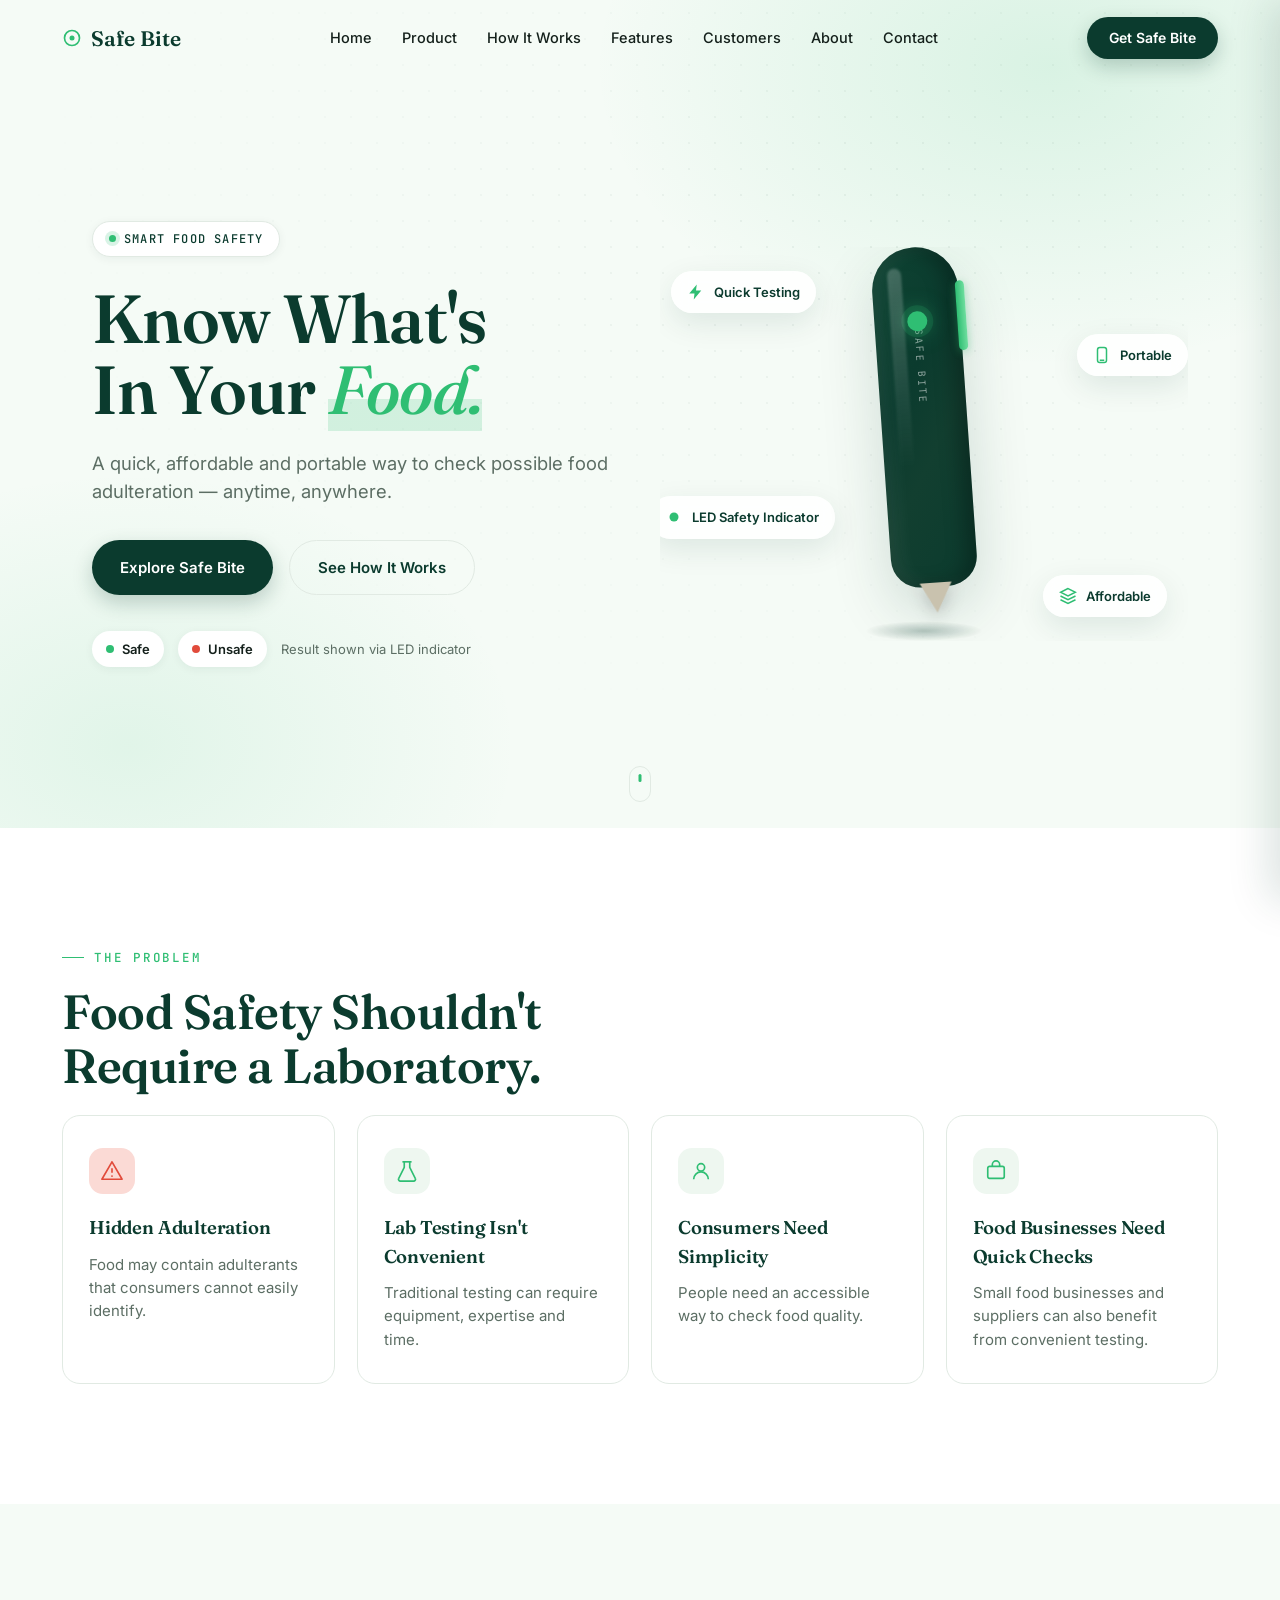
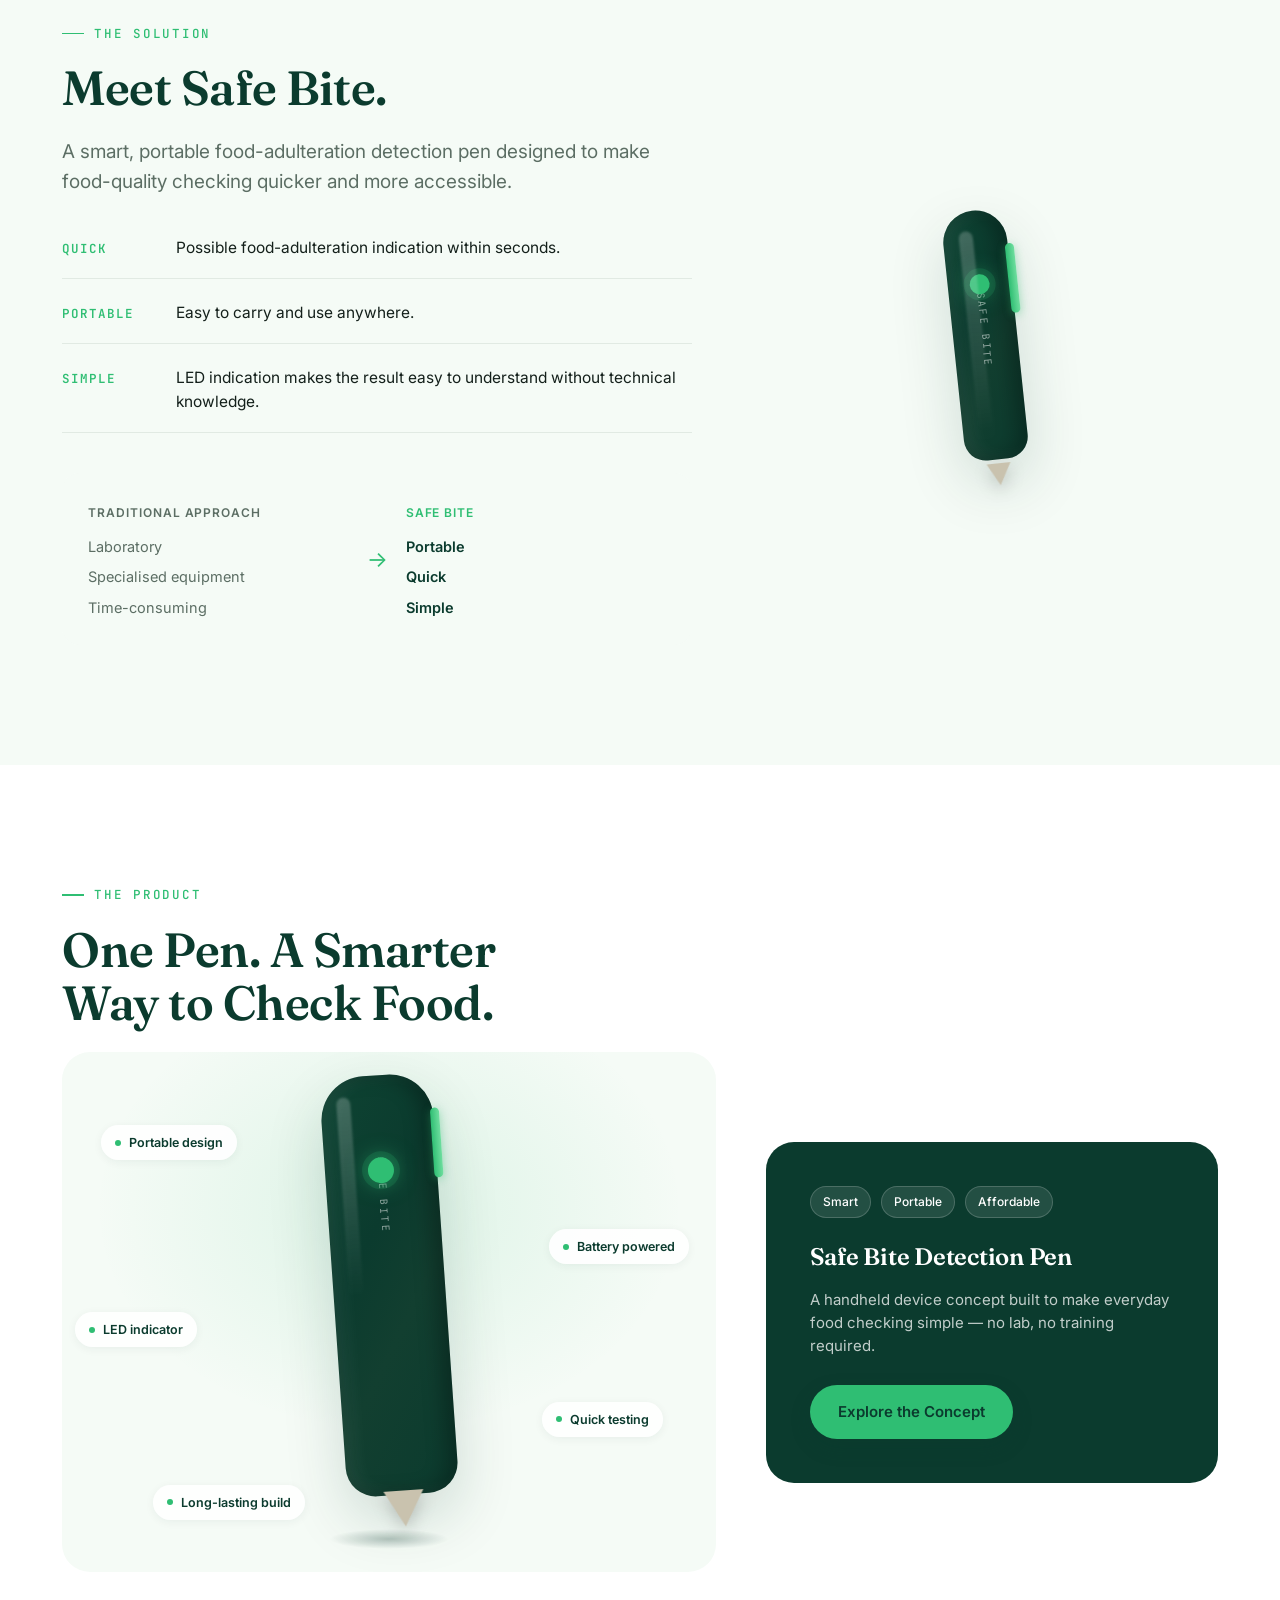
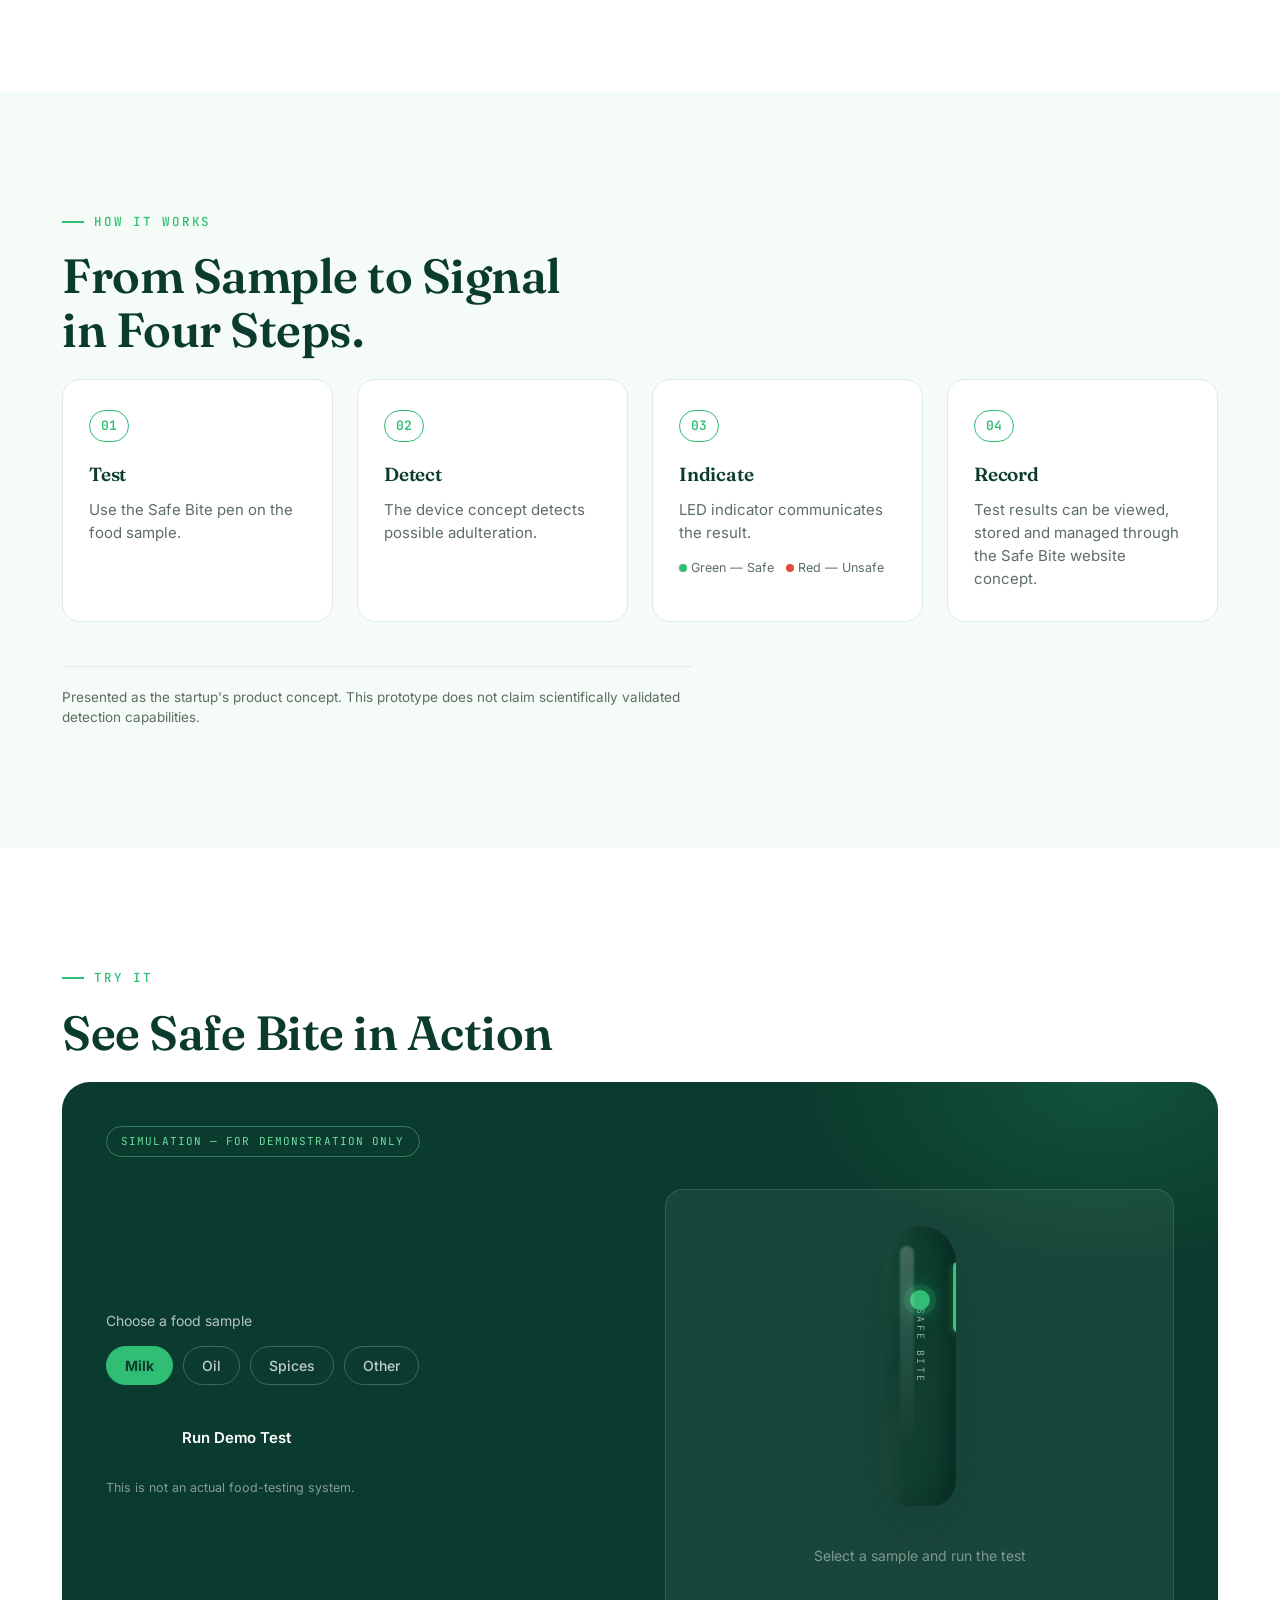
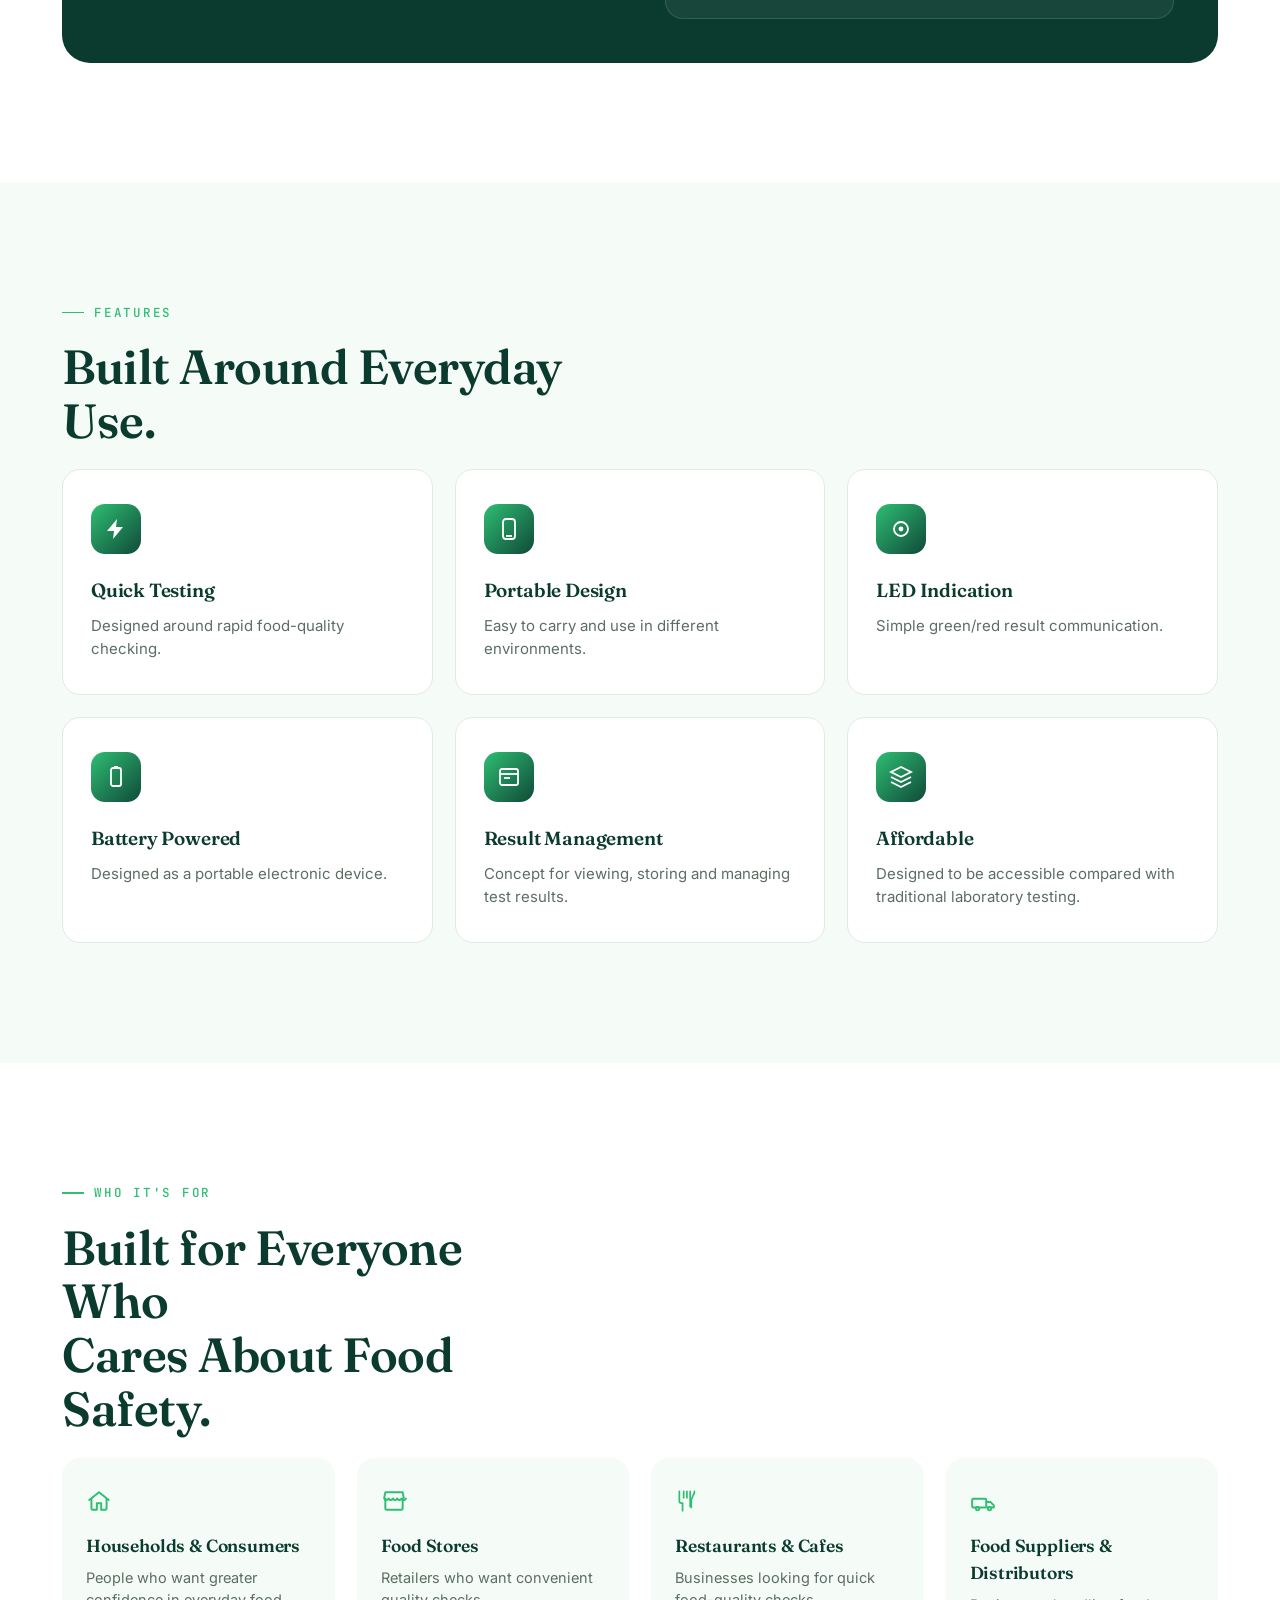
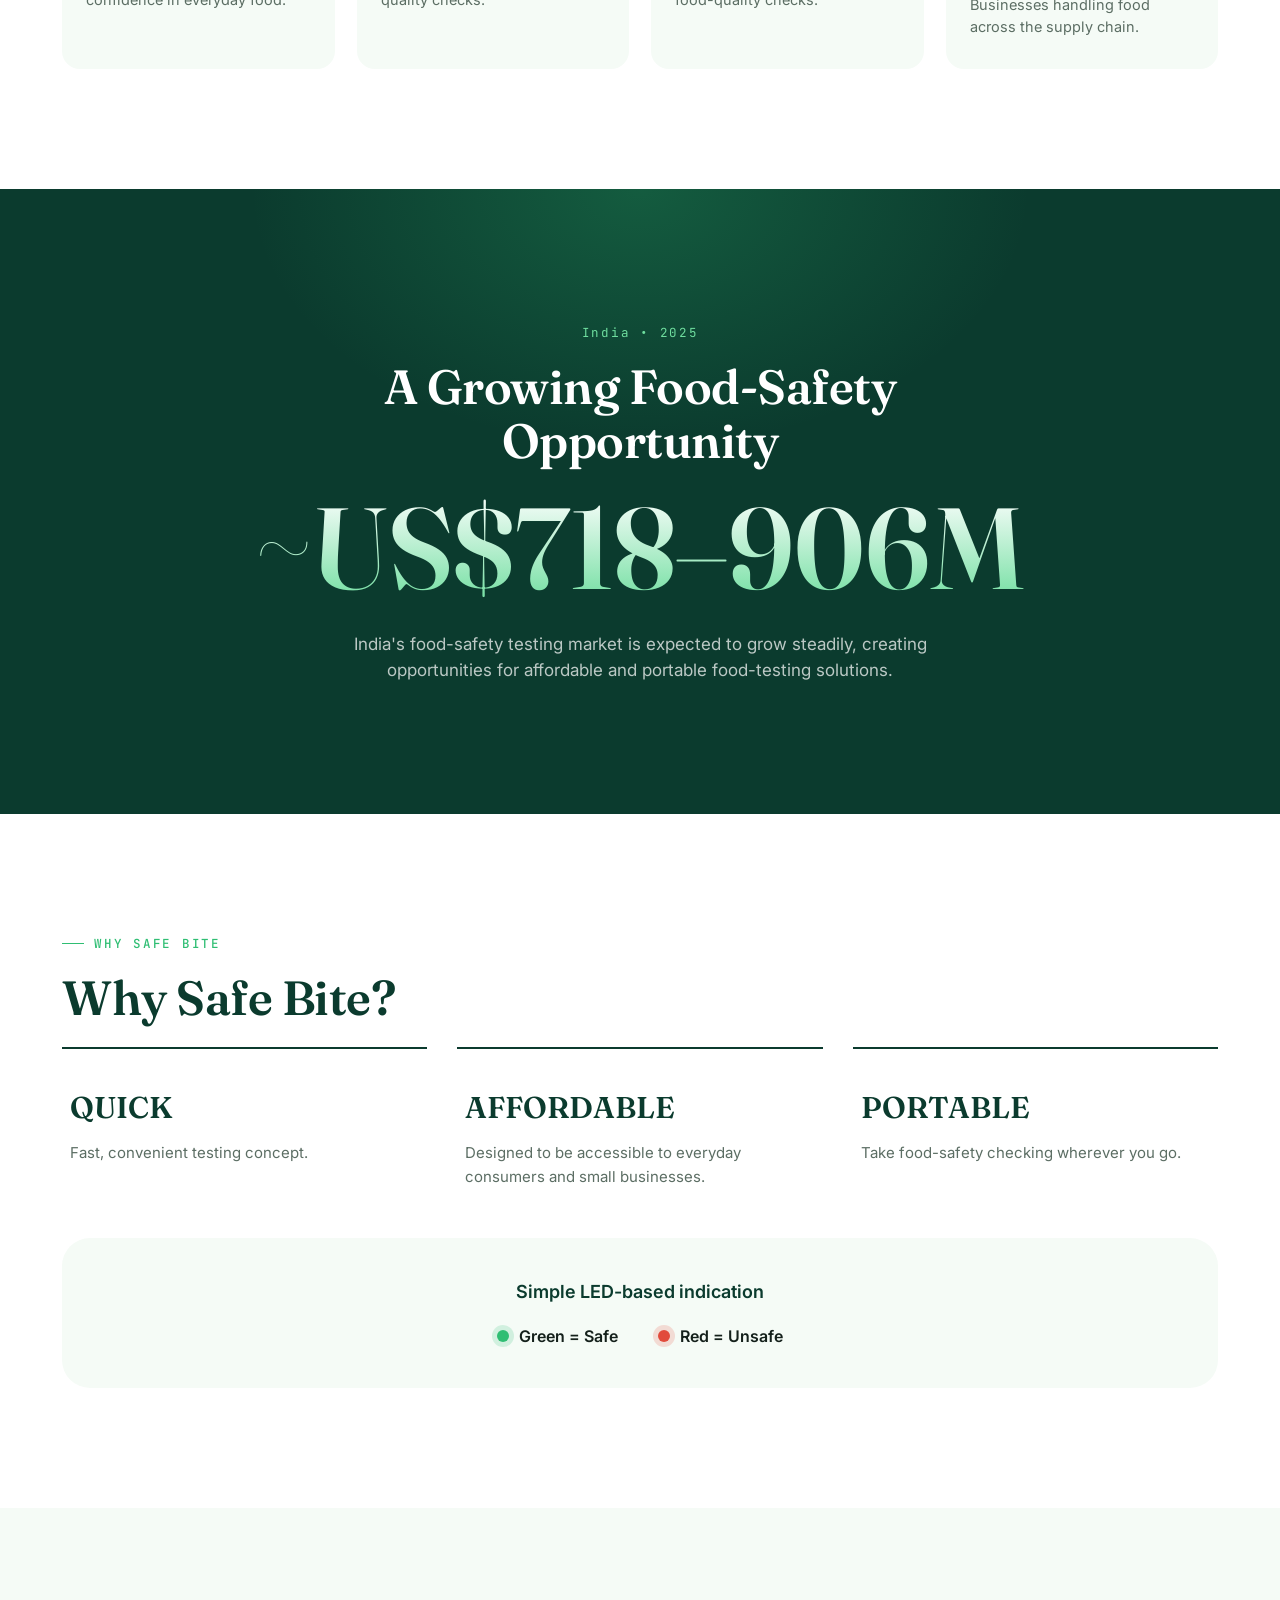
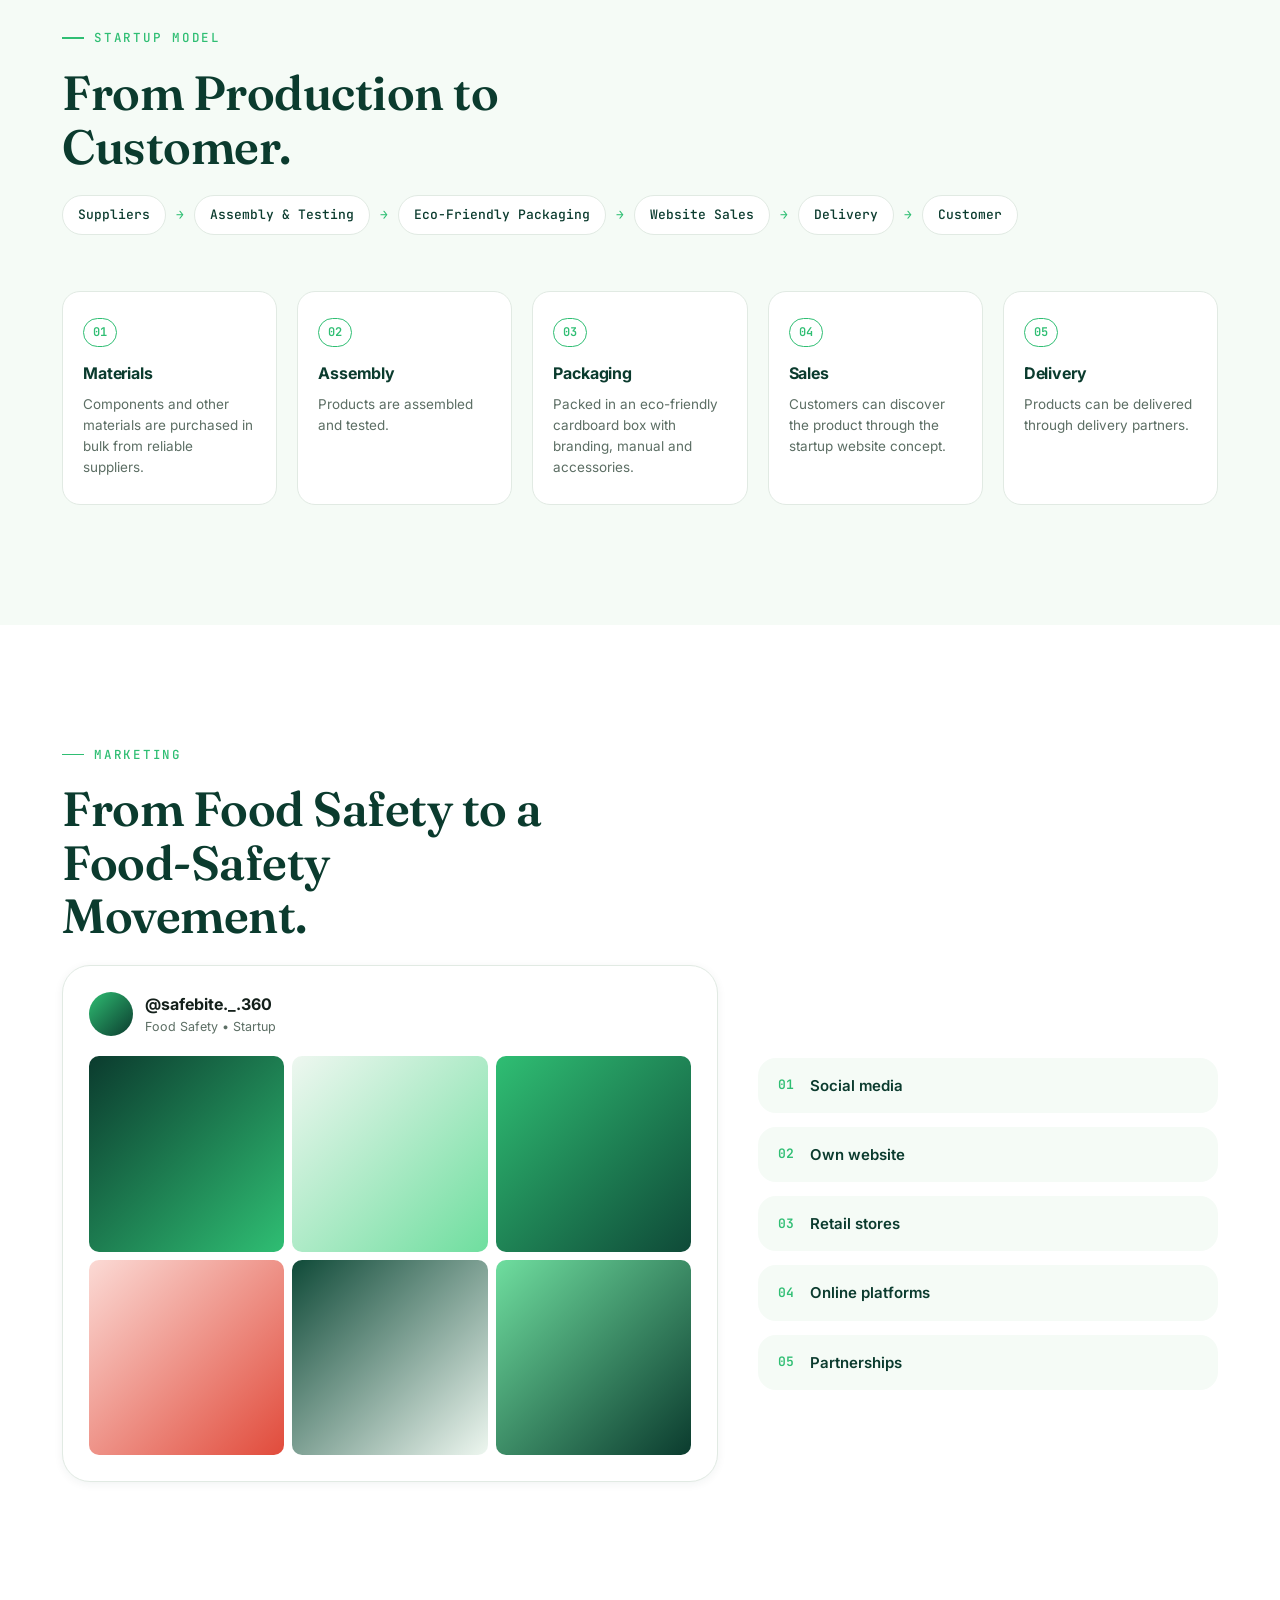
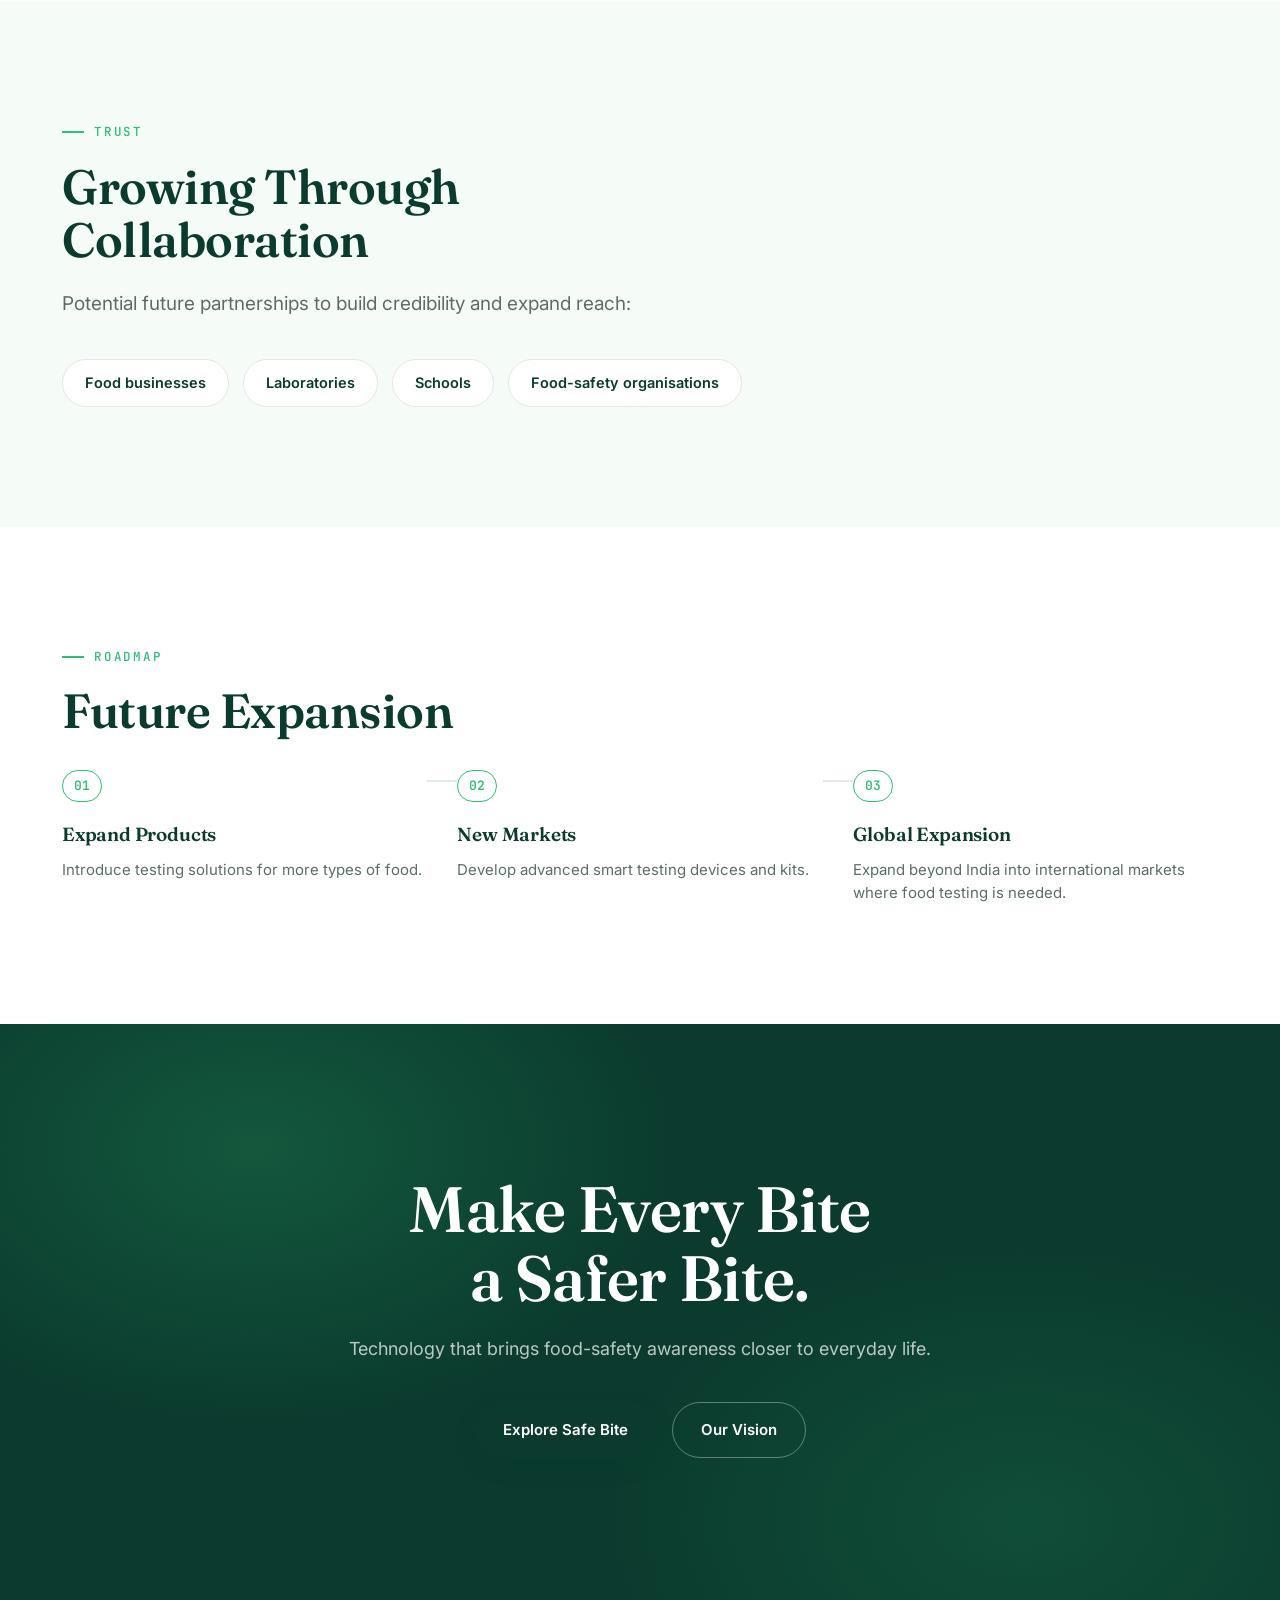
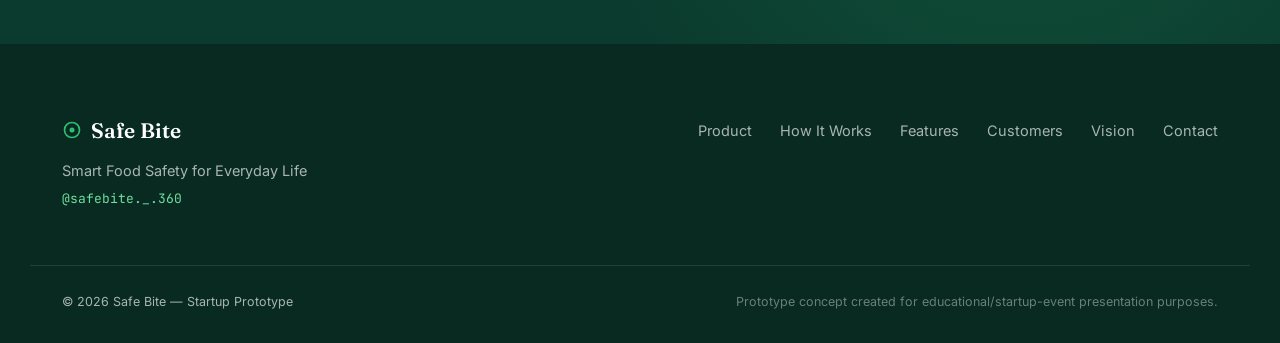
==== commit de7e9842: "fixed layout issue in site2" ====
--- a/site2/index.html
+++ b/site2/index.html
@@ -1,622 +1,717 @@
 <!DOCTYPE html>
 <html lang="en">
+
 <head>
-<meta charset="UTF-8">
-<meta name="viewport" content="width=device-width, initial-scale=1.0">
-<title>Safe Bite — Know What's In Your Food</title>
-<meta name="description" content="SafeBite 360 — a smart, portable food-adulteration detection pen concept. Quick, affordable, simple food-quality checking.">
-<link rel="preconnect" href="https://fonts.googleapis.com">
-<link rel="preconnect" href="https://fonts.gstatic.com" crossorigin>
-<link href="https://fonts.googleapis.com/css2?family=Fraunces:opsz,wght@9..144,340..700&family=Fraunces:ital,opsz,wght@1,9..144,500&family=Inter:wght@400;500;600;700;800&family=JetBrains+Mono:wght@400;500&display=swap" rel="stylesheet">
-<link rel="stylesheet" href="style.css">
+  <meta charset="UTF-8">
+  <meta name="viewport" content="width=device-width, initial-scale=1.0">
+  <title>Safe Bite — Know What's In Your Food</title>
+  <meta name="description"
+    content="SafeBite 360 — a smart, portable food-adulteration detection pen concept. Quick, affordable, simple food-quality checking.">
+  <link rel="preconnect" href="https://fonts.googleapis.com">
+  <link rel="preconnect" href="https://fonts.gstatic.com" crossorigin>
+  <link
+    href="https://fonts.googleapis.com/css2?family=Fraunces:opsz,wght@9..144,340..700&family=Fraunces:ital,opsz,wght@1,9..144,500&family=Inter:wght@400;500;600;700;800&family=JetBrains+Mono:wght@400;500&display=swap"
+    rel="stylesheet">
+  <link rel="stylesheet" href="style.css">
 </head>
+
 <body>
 
-<!-- Scroll progress trace, styled like the pen's LED reading -->
-<div class="scan-trace" id="scanTrace"></div>
-
-<!-- ============ NAVIGATION ============ -->
-<header class="nav" id="nav">
-  <div class="nav-inner">
-    <a href="#home" class="nav-logo">
-      <span class="logo-mark" aria-hidden="true">
-        <svg viewBox="0 0 24 24" width="20" height="20"><circle cx="12" cy="12" r="9" fill="none" stroke="currentColor" stroke-width="2"/><circle cx="12" cy="12" r="3" fill="currentColor"/></svg>
-      </span>
-      Safe Bite
-    </a>
-
-    <nav class="nav-links" id="navLinks">
-      <a href="#home" class="nav-link">Home</a>
-      <a href="#product" class="nav-link">Product</a>
-      <a href="#how-it-works" class="nav-link">How It Works</a>
-      <a href="#features" class="nav-link">Features</a>
-      <a href="#customers" class="nav-link">Customers</a>
-      <a href="#about" class="nav-link">About</a>
-      <a href="#contact" class="nav-link">Contact</a>
-    </nav>
-
-    <a href="#product" class="btn btn-primary btn-sm nav-cta">Get Safe Bite</a>
-
-    <button class="hamburger" id="hamburger" aria-label="Toggle menu" aria-expanded="false">
-      <span></span><span></span><span></span>
+  <!-- Scroll progress trace, styled like the pen's LED reading -->
+  <div class="scan-trace" id="scanTrace"></div>
+
+  <!-- ============ NAVIGATION ============ -->
+  <header class="nav" id="nav">
+    <div class="nav-inner">
+      <a href="#home" class="nav-logo">
+        <span class="logo-mark" aria-hidden="true">
+          <svg viewBox="0 0 24 24" width="20" height="20">
+            <circle cx="12" cy="12" r="9" fill="none" stroke="currentColor" stroke-width="2" />
+            <circle cx="12" cy="12" r="3" fill="currentColor" />
+          </svg>
+        </span>
+        Safe Bite
+      </a>
+
+      <nav class="nav-links" id="navLinks">
+        <a href="#home" class="nav-link">Home</a>
+        <a href="#product" class="nav-link">Product</a>
+        <a href="#how-it-works" class="nav-link">How It Works</a>
+        <a href="#features" class="nav-link">Features</a>
+        <a href="#customers" class="nav-link">Customers</a>
+        <a href="#about" class="nav-link">About</a>
+        <a href="#contact" class="nav-link">Contact</a>
+      </nav>
+
+      <a href="#product" class="btn btn-primary btn-sm nav-cta">Get Safe Bite</a>
+
+      <button class="hamburger" id="hamburger" aria-label="Toggle menu" aria-expanded="false">
+        <span></span><span></span><span></span>
+      </button>
+    </div>
+  </header>
+
+  <!-- Mobile menu overlay (click to close) -->
+  <div class="mobile-overlay" id="mobileOverlay"></div>
+
+  <!-- Mobile menu -->
+  <div class="mobile-menu" id="mobileMenu">
+    <button class="mobile-close" id="mobileClose" aria-label="Close menu">
+      <svg viewBox="0 0 24 24" width="20" height="20">
+        <line x1="5" y1="5" x2="19" y2="19" stroke="currentColor" stroke-width="2" stroke-linecap="round" />
+        <line x1="19" y1="5" x2="5" y2="19" stroke="currentColor" stroke-width="2" stroke-linecap="round" />
+      </svg>
     </button>
+    <a href="#home" class="mobile-link">Home</a>
+    <a href="#product" class="mobile-link">Product</a>
+    <a href="#how-it-works" class="mobile-link">How It Works</a>
+    <a href="#features" class="mobile-link">Features</a>
+    <a href="#customers" class="mobile-link">Customers</a>
+    <a href="#about" class="mobile-link">About</a>
+    <a href="#contact" class="mobile-link">Contact</a>
+    <a href="#product" class="btn btn-primary mobile-cta">Get Safe Bite</a>
   </div>
-</header>
-
-<!-- Mobile menu -->
-<div class="mobile-menu" id="mobileMenu">
-  <a href="#home" class="mobile-link">Home</a>
-  <a href="#product" class="mobile-link">Product</a>
-  <a href="#how-it-works" class="mobile-link">How It Works</a>
-  <a href="#features" class="mobile-link">Features</a>
-  <a href="#customers" class="mobile-link">Customers</a>
-  <a href="#about" class="mobile-link">About</a>
-  <a href="#contact" class="mobile-link">Contact</a>
-  <a href="#product" class="btn btn-primary mobile-cta">Get Safe Bite</a>
-</div>
-
-<main id="home">
-
-  <!-- ============ HERO ============ -->
-  <section class="hero">
-    <div class="hero-bg" aria-hidden="true"></div>
-    <div class="hero-inner">
-      <div class="hero-copy reveal">
-        <span class="badge">
-          <span class="badge-dot"></span>
-          SMART FOOD SAFETY
-        </span>
-        <h1 class="hero-title">Know What's<br>In Your <em>Food.</em></h1>
-        <p class="hero-sub">A quick, affordable and portable way to check possible food adulteration — anytime, anywhere.</p>
-        <div class="hero-actions">
-          <a href="#product" class="btn btn-primary">Explore Safe Bite</a>
-          <a href="#how-it-works" class="btn btn-ghost">See How It Works</a>
-        </div>
-        <div class="hero-status">
-          <span class="status-chip status-safe"><i></i>Safe</span>
-          <span class="status-chip status-unsafe"><i></i>Unsafe</span>
-          <span class="hero-note">Result shown via LED indicator</span>
-        </div>
-      </div>
-
-      <div class="hero-visual reveal">
-        <div class="device-stage">
-
-          <!-- floating info cards -->
-          <div class="float-card fc-1">
-            <svg viewBox="0 0 24 24" width="18" height="18"><path d="M13 2 3 14h7l-1 8 10-12h-7l1-8z" fill="currentColor"/></svg>
-            <span>Quick Testing</span>
-          </div>
-          <div class="float-card fc-2">
-            <svg viewBox="0 0 24 24" width="18" height="18"><rect x="6" y="2" width="12" height="20" rx="3" fill="none" stroke="currentColor" stroke-width="2"/><line x1="9" y1="19" x2="15" y2="19" stroke="currentColor" stroke-width="2"/></svg>
-            <span>Portable</span>
-          </div>
-          <div class="float-card fc-3">
-            <svg viewBox="0 0 24 24" width="18" height="18"><circle cx="12" cy="12" r="6" fill="currentColor"/></svg>
-            <span>LED Safety Indicator</span>
-          </div>
-          <div class="float-card fc-4">
-            <svg viewBox="0 0 24 24" width="18" height="18"><path d="M12 2 2 7l10 5 10-5-10-5z" fill="none" stroke="currentColor" stroke-width="2"/><path d="M2 17l10 5 10-5M2 12l10 5 10-5" fill="none" stroke="currentColor" stroke-width="2"/></svg>
-            <span>Affordable</span>
-          </div>
-
-          <!-- CSS pen mockup -->
-          <div class="pen-wrap">
-            <div class="pen" id="heroPen">
-              <div class="pen-clip"></div>
-              <div class="pen-band">SAFE BITE</div>
-              <div class="pen-led" id="heroLed"></div>
-              <div class="pen-body-shine"></div>
-              <div class="pen-tip"></div>
-            </div>
-            <div class="pen-shadow"></div>
-          </div>
-        </div>
-      </div>
-    </div>
-    <div class="scroll-cue" aria-hidden="true"><span></span></div>
-  </section>
-
-  <!-- ============ PROBLEM ============ -->
-  <section class="section" id="about">
-    <div class="section-inner">
-      <div class="eyebrow">The Problem</div>
-      <h2 class="section-title">Food Safety Shouldn't<br>Require a Laboratory.</h2>
-
-      <div class="grid-4 reveal-group">
-        <div class="card reveal">
-          <div class="card-icon icon-warn">
-            <svg viewBox="0 0 24 24" width="22" height="22"><path d="M12 2 1 21h22L12 2z" fill="none" stroke="currentColor" stroke-width="1.8" stroke-linejoin="round"/><line x1="12" y1="9" x2="12" y2="14" stroke="currentColor" stroke-width="1.8"/><circle cx="12" cy="17.5" r="1" fill="currentColor"/></svg>
-          </div>
-          <h3>Hidden Adulteration</h3>
-          <p>Food may contain adulterants that consumers cannot easily identify.</p>
-        </div>
-        <div class="card reveal">
-          <div class="card-icon">
-            <svg viewBox="0 0 24 24" width="22" height="22"><path d="M9 2v6L3 20a2 2 0 0 0 2 3h14a2 2 0 0 0 2-3L15 8V2" fill="none" stroke="currentColor" stroke-width="1.8" stroke-linejoin="round"/><line x1="7" y1="2" x2="17" y2="2" stroke="currentColor" stroke-width="1.8"/></svg>
-          </div>
-          <h3>Lab Testing Isn't Convenient</h3>
-          <p>Traditional testing can require equipment, expertise and time.</p>
-        </div>
-        <div class="card reveal">
-          <div class="card-icon">
-            <svg viewBox="0 0 24 24" width="22" height="22"><circle cx="12" cy="8" r="4" fill="none" stroke="currentColor" stroke-width="1.8"/><path d="M4 21c0-4.4 3.6-8 8-8s8 3.6 8 8" fill="none" stroke="currentColor" stroke-width="1.8"/></svg>
-          </div>
-          <h3>Consumers Need Simplicity</h3>
-          <p>People need an accessible way to check food quality.</p>
-        </div>
-        <div class="card reveal">
-          <div class="card-icon">
-            <svg viewBox="0 0 24 24" width="22" height="22"><rect x="3" y="7" width="18" height="13" rx="2" fill="none" stroke="currentColor" stroke-width="1.8"/><path d="M8 7V5a4 4 0 0 1 8 0v2" fill="none" stroke="currentColor" stroke-width="1.8"/></svg>
-          </div>
-          <h3>Food Businesses Need Quick Checks</h3>
-          <p>Small food businesses and suppliers can also benefit from convenient testing.</p>
-        </div>
-      </div>
-    </div>
-  </section>
-
-  <!-- ============ SOLUTION ============ -->
-  <section class="section section-tint">
-    <div class="section-inner">
-      <div class="solution-grid">
-        <div class="reveal">
-          <div class="eyebrow">The Solution</div>
-          <h2 class="section-title">Meet Safe Bite.</h2>
-          <p class="section-lead">A smart, portable food-adulteration detection pen designed to make food-quality checking quicker and more accessible.</p>
-
-          <div class="benefit-row">
-            <div class="benefit">
-              <span class="benefit-tag">QUICK</span>
-              <p>Possible food-adulteration indication within seconds.</p>
-            </div>
-            <div class="benefit">
-              <span class="benefit-tag">PORTABLE</span>
-              <p>Easy to carry and use anywhere.</p>
-            </div>
-            <div class="benefit">
-              <span class="benefit-tag">SIMPLE</span>
-              <p>LED indication makes the result easy to understand without technical knowledge.</p>
-            </div>
-          </div>
-
-          <div class="compare">
-            <div class="compare-col compare-old">
-              <span class="compare-label">Traditional Approach</span>
-              <ul>
-                <li>Laboratory</li>
-                <li>Specialised equipment</li>
-                <li>Time-consuming</li>
-              </ul>
-            </div>
-            <div class="compare-arrow">→</div>
-            <div class="compare-col compare-new">
-              <span class="compare-label">Safe Bite</span>
-              <ul>
-                <li>Portable</li>
-                <li>Quick</li>
-                <li>Simple</li>
-              </ul>
-            </div>
-          </div>
-        </div>
-
-        <div class="reveal solution-visual">
-          <div class="mini-pen-stage">
-            <div class="pen pen-small">
-              <div class="pen-clip"></div>
-              <div class="pen-band">SAFE BITE</div>
-              <div class="pen-led pen-led-alt"></div>
-              <div class="pen-body-shine"></div>
-              <div class="pen-tip"></div>
-            </div>
-          </div>
-        </div>
-      </div>
-    </div>
-  </section>
-
-  <!-- ============ PRODUCT SHOWCASE ============ -->
-  <section class="section" id="product">
-    <div class="section-inner">
-      <div class="eyebrow">The Product</div>
-      <h2 class="section-title">One Pen. A Smarter<br>Way to Check Food.</h2>
-
-      <div class="showcase reveal">
-        <div class="showcase-stage">
-          <div class="callout callout-1"><span class="callout-dot"></span>Portable design</div>
-          <div class="callout callout-2"><span class="callout-dot"></span>Battery powered</div>
-          <div class="callout callout-3"><span class="callout-dot"></span>LED indicator</div>
-          <div class="callout callout-4"><span class="callout-dot"></span>Quick testing</div>
-          <div class="callout callout-5"><span class="callout-dot"></span>Long-lasting build</div>
-
-          <div class="pen-wrap pen-wrap-lg">
-            <div class="pen pen-large" id="showcasePen">
-              <div class="pen-clip"></div>
-              <div class="pen-band">SAFE BITE</div>
-              <div class="pen-led" id="showcaseLed"></div>
-              <div class="pen-body-shine"></div>
-              <div class="pen-tip"></div>
-            </div>
-            <div class="pen-shadow pen-shadow-lg"></div>
-          </div>
-        </div>
-
-        <div class="product-info-card">
-          <span class="chip">Smart</span>
-          <span class="chip">Portable</span>
-          <span class="chip">Affordable</span>
-          <h3>Safe Bite Detection Pen</h3>
-          <p>A handheld device concept built to make everyday food checking simple — no lab, no training required.</p>
-          <a href="#how-it-works" class="btn btn-primary">Explore the Concept</a>
-        </div>
-      </div>
-    </div>
-  </section>
-
-  <!-- ============ HOW IT WORKS ============ -->
-  <section class="section section-tint" id="how-it-works">
-    <div class="section-inner">
-      <div class="eyebrow">How It Works</div>
-      <h2 class="section-title">From Sample to Signal<br>in Four Steps.</h2>
-
-      <div class="steps reveal-group">
-        <div class="step reveal">
-          <span class="step-num">01</span>
-          <h3>Test</h3>
-          <p>Use the Safe Bite pen on the food sample.</p>
-        </div>
-        <div class="step reveal">
-          <span class="step-num">02</span>
-          <h3>Detect</h3>
-          <p>The device concept detects possible adulteration.</p>
-        </div>
-        <div class="step reveal">
-          <span class="step-num">03</span>
-          <h3>Indicate</h3>
-          <p>LED indicator communicates the result.</p>
-          <div class="mini-leds"><span class="dot-safe"></span> Green — Safe &nbsp; <span class="dot-unsafe"></span> Red — Unsafe</div>
-        </div>
-        <div class="step reveal">
-          <span class="step-num">04</span>
-          <h3>Record</h3>
-          <p>Test results can be viewed, stored and managed through the Safe Bite website concept.</p>
-        </div>
-      </div>
-      <p class="fine-print">Presented as the startup's product concept. This prototype does not claim scientifically validated detection capabilities.</p>
-    </div>
-  </section>
-
-  <!-- ============ INTERACTIVE DEMO ============ -->
-  <section class="section">
-    <div class="section-inner">
-      <div class="eyebrow">Try It</div>
-      <h2 class="section-title">See Safe Bite in Action</h2>
-
-      <div class="demo-panel reveal">
-        <span class="demo-flag">SIMULATION — FOR DEMONSTRATION ONLY</span>
-
-        <div class="demo-layout">
-          <div class="demo-controls">
-            <p class="demo-instruction">Choose a food sample</p>
-            <div class="sample-select" id="sampleSelect">
-              <button class="sample-btn active" data-sample="Milk">Milk</button>
-              <button class="sample-btn" data-sample="Oil">Oil</button>
-              <button class="sample-btn" data-sample="Spices">Spices</button>
-              <button class="sample-btn" data-sample="Other">Other</button>
-            </div>
-            <button class="btn btn-primary demo-run" id="runDemo">Run Demo Test</button>
-            <p class="demo-caption">This is not an actual food-testing system.</p>
-          </div>
-
-          <div class="demo-device-card">
+
+  <main id="home">
+
+    <!-- ============ HERO ============ -->
+    <section class="hero">
+      <div class="hero-bg" aria-hidden="true"></div>
+      <div class="hero-inner">
+        <div class="hero-copy reveal">
+          <span class="badge">
+            <span class="badge-dot"></span>
+            SMART FOOD SAFETY
+          </span>
+          <h1 class="hero-title">Know What's<br>In Your <em>Food.</em></h1>
+          <p class="hero-sub">A quick, affordable and portable way to check possible food adulteration — anytime,
+            anywhere.</p>
+          <div class="hero-actions">
+            <a href="#product" class="btn btn-primary">Explore Safe Bite</a>
+            <a href="#how-it-works" class="btn btn-ghost">See How It Works</a>
+          </div>
+          <div class="hero-status">
+            <span class="status-chip status-safe"><i></i>Safe</span>
+            <span class="status-chip status-unsafe"><i></i>Unsafe</span>
+            <span class="hero-note">Result shown via LED indicator</span>
+          </div>
+        </div>
+
+        <div class="hero-visual reveal">
+          <div class="device-stage">
+
+            <!-- floating info cards -->
+            <div class="float-card fc-1">
+              <svg viewBox="0 0 24 24" width="18" height="18">
+                <path d="M13 2 3 14h7l-1 8 10-12h-7l1-8z" fill="currentColor" />
+              </svg>
+              <span>Quick Testing</span>
+            </div>
+            <div class="float-card fc-2">
+              <svg viewBox="0 0 24 24" width="18" height="18">
+                <rect x="6" y="2" width="12" height="20" rx="3" fill="none" stroke="currentColor" stroke-width="2" />
+                <line x1="9" y1="19" x2="15" y2="19" stroke="currentColor" stroke-width="2" />
+              </svg>
+              <span>Portable</span>
+            </div>
+            <div class="float-card fc-3">
+              <svg viewBox="0 0 24 24" width="18" height="18">
+                <circle cx="12" cy="12" r="6" fill="currentColor" />
+              </svg>
+              <span>LED Safety Indicator</span>
+            </div>
+            <div class="float-card fc-4">
+              <svg viewBox="0 0 24 24" width="18" height="18">
+                <path d="M12 2 2 7l10 5 10-5-10-5z" fill="none" stroke="currentColor" stroke-width="2" />
+                <path d="M2 17l10 5 10-5M2 12l10 5 10-5" fill="none" stroke="currentColor" stroke-width="2" />
+              </svg>
+              <span>Affordable</span>
+            </div>
+
+            <!-- CSS pen mockup -->
             <div class="pen-wrap">
-              <div class="pen pen-demo" id="demoPen">
+              <div class="pen" id="heroPen">
                 <div class="pen-clip"></div>
                 <div class="pen-band">SAFE BITE</div>
-                <div class="pen-led" id="demoLed"></div>
+                <div class="pen-led" id="heroLed"></div>
                 <div class="pen-body-shine"></div>
                 <div class="pen-tip"></div>
-                <div class="scan-beam" id="scanBeam"></div>
-              </div>
-            </div>
-            <div class="demo-readout" id="demoReadout">
-              <span class="readout-idle">Select a sample and run the test</span>
-            </div>
-          </div>
-        </div>
+              </div>
+              <div class="pen-shadow"></div>
+            </div>
+          </div>
+        </div>
+      </div>
+      <div class="scroll-cue" aria-hidden="true"><span></span></div>
+    </section>
+
+    <!-- ============ PROBLEM ============ -->
+    <section class="section" id="about">
+      <div class="section-inner">
+        <div class="eyebrow">The Problem</div>
+        <h2 class="section-title">Food Safety Shouldn't<br>Require a Laboratory.</h2>
+
+        <div class="grid-4 reveal-group">
+          <div class="card reveal">
+            <div class="card-icon icon-warn">
+              <svg viewBox="0 0 24 24" width="22" height="22">
+                <path d="M12 2 1 21h22L12 2z" fill="none" stroke="currentColor" stroke-width="1.8"
+                  stroke-linejoin="round" />
+                <line x1="12" y1="9" x2="12" y2="14" stroke="currentColor" stroke-width="1.8" />
+                <circle cx="12" cy="17.5" r="1" fill="currentColor" />
+              </svg>
+            </div>
+            <h3>Hidden Adulteration</h3>
+            <p>Food may contain adulterants that consumers cannot easily identify.</p>
+          </div>
+          <div class="card reveal">
+            <div class="card-icon">
+              <svg viewBox="0 0 24 24" width="22" height="22">
+                <path d="M9 2v6L3 20a2 2 0 0 0 2 3h14a2 2 0 0 0 2-3L15 8V2" fill="none" stroke="currentColor"
+                  stroke-width="1.8" stroke-linejoin="round" />
+                <line x1="7" y1="2" x2="17" y2="2" stroke="currentColor" stroke-width="1.8" />
+              </svg>
+            </div>
+            <h3>Lab Testing Isn't Convenient</h3>
+            <p>Traditional testing can require equipment, expertise and time.</p>
+          </div>
+          <div class="card reveal">
+            <div class="card-icon">
+              <svg viewBox="0 0 24 24" width="22" height="22">
+                <circle cx="12" cy="8" r="4" fill="none" stroke="currentColor" stroke-width="1.8" />
+                <path d="M4 21c0-4.4 3.6-8 8-8s8 3.6 8 8" fill="none" stroke="currentColor" stroke-width="1.8" />
+              </svg>
+            </div>
+            <h3>Consumers Need Simplicity</h3>
+            <p>People need an accessible way to check food quality.</p>
+          </div>
+          <div class="card reveal">
+            <div class="card-icon">
+              <svg viewBox="0 0 24 24" width="22" height="22">
+                <rect x="3" y="7" width="18" height="13" rx="2" fill="none" stroke="currentColor" stroke-width="1.8" />
+                <path d="M8 7V5a4 4 0 0 1 8 0v2" fill="none" stroke="currentColor" stroke-width="1.8" />
+              </svg>
+            </div>
+            <h3>Food Businesses Need Quick Checks</h3>
+            <p>Small food businesses and suppliers can also benefit from convenient testing.</p>
+          </div>
+        </div>
+      </div>
+    </section>
+
+    <!-- ============ SOLUTION ============ -->
+    <section class="section section-tint">
+      <div class="section-inner">
+        <div class="solution-grid">
+          <div class="reveal">
+            <div class="eyebrow">The Solution</div>
+            <h2 class="section-title">Meet Safe Bite.</h2>
+            <p class="section-lead">A smart, portable food-adulteration detection pen designed to make food-quality
+              checking quicker and more accessible.</p>
+
+            <div class="benefit-row">
+              <div class="benefit">
+                <span class="benefit-tag">QUICK</span>
+                <p>Possible food-adulteration indication within seconds.</p>
+              </div>
+              <div class="benefit">
+                <span class="benefit-tag">PORTABLE</span>
+                <p>Easy to carry and use anywhere.</p>
+              </div>
+              <div class="benefit">
+                <span class="benefit-tag">SIMPLE</span>
+                <p>LED indication makes the result easy to understand without technical knowledge.</p>
+              </div>
+            </div>
+
+            <div class="compare">
+              <div class="compare-col compare-old">
+                <span class="compare-label">Traditional Approach</span>
+                <ul>
+                  <li>Laboratory</li>
+                  <li>Specialised equipment</li>
+                  <li>Time-consuming</li>
+                </ul>
+              </div>
+              <div class="compare-arrow">→</div>
+              <div class="compare-col compare-new">
+                <span class="compare-label">Safe Bite</span>
+                <ul>
+                  <li>Portable</li>
+                  <li>Quick</li>
+                  <li>Simple</li>
+                </ul>
+              </div>
+            </div>
+          </div>
+
+          <div class="reveal solution-visual">
+            <div class="mini-pen-stage">
+              <div class="pen pen-small">
+                <div class="pen-clip"></div>
+                <div class="pen-band">SAFE BITE</div>
+                <div class="pen-led pen-led-alt"></div>
+                <div class="pen-body-shine"></div>
+                <div class="pen-tip"></div>
+              </div>
+            </div>
+          </div>
+        </div>
+      </div>
+    </section>
+
+    <!-- ============ PRODUCT SHOWCASE ============ -->
+    <section class="section" id="product">
+      <div class="section-inner">
+        <div class="eyebrow">The Product</div>
+        <h2 class="section-title">One Pen. A Smarter<br>Way to Check Food.</h2>
+
+        <div class="showcase reveal">
+          <div class="showcase-stage">
+            <div class="callout callout-1"><span class="callout-dot"></span>Portable design</div>
+            <div class="callout callout-2"><span class="callout-dot"></span>Battery powered</div>
+            <div class="callout callout-3"><span class="callout-dot"></span>LED indicator</div>
+            <div class="callout callout-4"><span class="callout-dot"></span>Quick testing</div>
+            <div class="callout callout-5"><span class="callout-dot"></span>Long-lasting build</div>
+
+            <div class="pen-wrap pen-wrap-lg">
+              <div class="pen pen-large" id="showcasePen">
+                <div class="pen-clip"></div>
+                <div class="pen-band">SAFE BITE</div>
+                <div class="pen-led" id="showcaseLed"></div>
+                <div class="pen-body-shine"></div>
+                <div class="pen-tip"></div>
+              </div>
+              <div class="pen-shadow pen-shadow-lg"></div>
+            </div>
+          </div>
+
+          <div class="product-info-card">
+            <span class="chip">Smart</span>
+            <span class="chip">Portable</span>
+            <span class="chip">Affordable</span>
+            <h3>Safe Bite Detection Pen</h3>
+            <p>A handheld device concept built to make everyday food checking simple — no lab, no training required.</p>
+            <a href="#how-it-works" class="btn btn-primary">Explore the Concept</a>
+          </div>
+        </div>
+      </div>
+    </section>
+
+    <!-- ============ HOW IT WORKS ============ -->
+    <section class="section section-tint" id="how-it-works">
+      <div class="section-inner">
+        <div class="eyebrow">How It Works</div>
+        <h2 class="section-title">From Sample to Signal<br>in Four Steps.</h2>
+
+        <div class="steps reveal-group">
+          <div class="step reveal">
+            <span class="step-num">01</span>
+            <h3>Test</h3>
+            <p>Use the Safe Bite pen on the food sample.</p>
+          </div>
+          <div class="step reveal">
+            <span class="step-num">02</span>
+            <h3>Detect</h3>
+            <p>The device concept detects possible adulteration.</p>
+          </div>
+          <div class="step reveal">
+            <span class="step-num">03</span>
+            <h3>Indicate</h3>
+            <p>LED indicator communicates the result.</p>
+            <div class="mini-leds"><span class="dot-safe"></span> Green — Safe &nbsp; <span class="dot-unsafe"></span>
+              Red — Unsafe</div>
+          </div>
+          <div class="step reveal">
+            <span class="step-num">04</span>
+            <h3>Record</h3>
+            <p>Test results can be viewed, stored and managed through the Safe Bite website concept.</p>
+          </div>
+        </div>
+        <p class="fine-print">Presented as the startup's product concept. This prototype does not claim scientifically
+          validated detection capabilities.</p>
+      </div>
+    </section>
+
+    <!-- ============ INTERACTIVE DEMO ============ -->
+    <section class="section">
+      <div class="section-inner">
+        <div class="eyebrow">Try It</div>
+        <h2 class="section-title">See Safe Bite in Action</h2>
+
+        <div class="demo-panel reveal">
+          <span class="demo-flag">SIMULATION — FOR DEMONSTRATION ONLY</span>
+
+          <div class="demo-layout">
+            <div class="demo-controls">
+              <p class="demo-instruction">Choose a food sample</p>
+              <div class="sample-select" id="sampleSelect">
+                <button class="sample-btn active" data-sample="Milk">Milk</button>
+                <button class="sample-btn" data-sample="Oil">Oil</button>
+                <button class="sample-btn" data-sample="Spices">Spices</button>
+                <button class="sample-btn" data-sample="Other">Other</button>
+              </div>
+              <button class="btn btn-primary demo-run" id="runDemo">Run Demo Test</button>
+              <p class="demo-caption">This is not an actual food-testing system.</p>
+            </div>
+
+            <div class="demo-device-card">
+              <div class="pen-wrap">
+                <div class="pen pen-demo" id="demoPen">
+                  <div class="pen-clip"></div>
+                  <div class="pen-band">SAFE BITE</div>
+                  <div class="pen-led" id="demoLed"></div>
+                  <div class="pen-body-shine"></div>
+                  <div class="pen-tip"></div>
+                  <div class="scan-beam" id="scanBeam"></div>
+                </div>
+              </div>
+              <div class="demo-readout" id="demoReadout">
+                <span class="readout-idle">Select a sample and run the test</span>
+              </div>
+            </div>
+          </div>
+        </div>
+      </div>
+    </section>
+
+    <!-- ============ FEATURES ============ -->
+    <section class="section section-tint" id="features">
+      <div class="section-inner">
+        <div class="eyebrow">Features</div>
+        <h2 class="section-title">Built Around Everyday Use.</h2>
+
+        <div class="grid-3 reveal-group">
+          <div class="feature reveal">
+            <div class="feature-icon">
+              <svg viewBox="0 0 24 24" width="24" height="24">
+                <path d="M13 2 3 14h7l-1 8 10-12h-7l1-8z" fill="currentColor" />
+              </svg>
+            </div>
+            <h3>Quick Testing</h3>
+            <p>Designed around rapid food-quality checking.</p>
+          </div>
+          <div class="feature reveal">
+            <div class="feature-icon">
+              <svg viewBox="0 0 24 24" width="24" height="24">
+                <rect x="6" y="2" width="12" height="20" rx="3" fill="none" stroke="currentColor" stroke-width="1.8" />
+                <line x1="9" y1="19" x2="15" y2="19" stroke="currentColor" stroke-width="1.8" />
+              </svg>
+            </div>
+            <h3>Portable Design</h3>
+            <p>Easy to carry and use in different environments.</p>
+          </div>
+          <div class="feature reveal">
+            <div class="feature-icon">
+              <svg viewBox="0 0 24 24" width="24" height="24">
+                <circle cx="12" cy="12" r="7" fill="none" stroke="currentColor" stroke-width="1.8" />
+                <circle cx="12" cy="12" r="2.4" fill="currentColor" />
+              </svg>
+            </div>
+            <h3>LED Indication</h3>
+            <p>Simple green/red result communication.</p>
+          </div>
+          <div class="feature reveal">
+            <div class="feature-icon">
+              <svg viewBox="0 0 24 24" width="24" height="24">
+                <rect x="7" y="3" width="10" height="18" rx="2" fill="none" stroke="currentColor" stroke-width="1.8" />
+                <rect x="10" y="1" width="4" height="2.5" fill="currentColor" />
+              </svg>
+            </div>
+            <h3>Battery Powered</h3>
+            <p>Designed as a portable electronic device.</p>
+          </div>
+          <div class="feature reveal">
+            <div class="feature-icon">
+              <svg viewBox="0 0 24 24" width="24" height="24">
+                <rect x="3" y="4" width="18" height="16" rx="2" fill="none" stroke="currentColor" stroke-width="1.8" />
+                <line x1="3" y1="9" x2="21" y2="9" stroke="currentColor" stroke-width="1.8" />
+                <line x1="7" y1="13" x2="13" y2="13" stroke="currentColor" stroke-width="1.8" />
+              </svg>
+            </div>
+            <h3>Result Management</h3>
+            <p>Concept for viewing, storing and managing test results.</p>
+          </div>
+          <div class="feature reveal">
+            <div class="feature-icon">
+              <svg viewBox="0 0 24 24" width="24" height="24">
+                <path d="M12 2 2 7l10 5 10-5-10-5z" fill="none" stroke="currentColor" stroke-width="1.8" />
+                <path d="M2 17l10 5 10-5M2 12l10 5 10-5" fill="none" stroke="currentColor" stroke-width="1.8" />
+              </svg>
+            </div>
+            <h3>Affordable</h3>
+            <p>Designed to be accessible compared with traditional laboratory testing.</p>
+          </div>
+        </div>
+      </div>
+    </section>
+
+    <!-- ============ TARGET CUSTOMERS ============ -->
+    <section class="section" id="customers">
+      <div class="section-inner">
+        <div class="eyebrow">Who It's For</div>
+        <h2 class="section-title">Built for Everyone Who<br>Cares About Food Safety.</h2>
+
+        <div class="grid-4 reveal-group">
+          <div class="cust-card reveal">
+            <svg viewBox="0 0 24 24" width="26" height="26">
+              <path d="M3 11l9-7 9 7" fill="none" stroke="currentColor" stroke-width="1.8" stroke-linecap="round"
+                stroke-linejoin="round" />
+              <path d="M5 10v9a1 1 0 0 0 1 1h4v-6h4v6h4a1 1 0 0 0 1-1v-9" fill="none" stroke="currentColor"
+                stroke-width="1.8" stroke-linecap="round" stroke-linejoin="round" />
+            </svg>
+            <h3>Households &amp; Consumers</h3>
+            <p>People who want greater confidence in everyday food.</p>
+          </div>
+          <div class="cust-card reveal">
+            <svg viewBox="0 0 24 24" width="26" height="26">
+              <path d="M3 9l1-5h16l1 5" fill="none" stroke="currentColor" stroke-width="1.8" stroke-linecap="round"
+                stroke-linejoin="round" />
+              <path d="M4 9v10a1 1 0 0 0 1 1h14a1 1 0 0 0 1-1V9" fill="none" stroke="currentColor" stroke-width="1.8" />
+              <path d="M3 9a2 2 0 0 0 4 0 2 2 0 0 0 4 0 2 2 0 0 0 4 0 2 2 0 0 0 4 0 2 2 0 0 0 4 0" fill="none"
+                stroke="currentColor" stroke-width="1.8" />
+            </svg>
+            <h3>Food Stores</h3>
+            <p>Retailers who want convenient quality checks.</p>
+          </div>
+          <div class="cust-card reveal">
+            <svg viewBox="0 0 24 24" width="26" height="26">
+              <path d="M4 3v9a2 2 0 0 0 2 2h1v7M8 3v6M11 3v6M14 3v14M18 3c0 4-3 5-3 9v6" fill="none"
+                stroke="currentColor" stroke-width="1.6" stroke-linecap="round" stroke-linejoin="round" />
+            </svg>
+            <h3>Restaurants &amp; Cafes</h3>
+            <p>Businesses looking for quick food-quality checks.</p>
+          </div>
+          <div class="cust-card reveal">
+            <svg viewBox="0 0 24 24" width="26" height="26">
+              <rect x="2" y="10" width="13" height="8" rx="1" fill="none" stroke="currentColor" stroke-width="1.8" />
+              <path d="M15 13h4l3 3v2h-7" fill="none" stroke="currentColor" stroke-width="1.8"
+                stroke-linejoin="round" />
+              <circle cx="7" cy="19" r="1.6" fill="none" stroke="currentColor" stroke-width="1.6" />
+              <circle cx="18" cy="19" r="1.6" fill="none" stroke="currentColor" stroke-width="1.6" />
+            </svg>
+            <h3>Food Suppliers &amp; Distributors</h3>
+            <p>Businesses handling food across the supply chain.</p>
+          </div>
+        </div>
+      </div>
+    </section>
+
+    <!-- ============ MARKET OPPORTUNITY ============ -->
+    <section class="section market">
+      <div class="section-inner reveal">
+        <span class="market-label">India • 2025</span>
+        <h2 class="section-title light">A Growing Food-Safety Opportunity</h2>
+        <div class="market-figure">~US$718–906M</div>
+        <p class="market-sub">India's food-safety testing market is expected to grow steadily, creating opportunities
+          for affordable and portable food-testing solutions.</p>
+      </div>
+    </section>
+
+    <!-- ============ UNIQUE SELLING PROPOSITION ============ -->
+    <section class="section">
+      <div class="section-inner">
+        <div class="eyebrow">Why Safe Bite</div>
+        <h2 class="section-title">Why Safe Bite?</h2>
+
+        <div class="pillars reveal-group">
+          <div class="pillar reveal">
+            <span class="pillar-word">QUICK</span>
+            <p>Fast, convenient testing concept.</p>
+          </div>
+          <div class="pillar reveal">
+            <span class="pillar-word">AFFORDABLE</span>
+            <p>Designed to be accessible to everyday consumers and small businesses.</p>
+          </div>
+          <div class="pillar reveal">
+            <span class="pillar-word">PORTABLE</span>
+            <p>Take food-safety checking wherever you go.</p>
+          </div>
+        </div>
+
+        <div class="usp-led reveal">
+          <p class="usp-led-title">Simple LED-based indication</p>
+          <div class="usp-led-row">
+            <div class="usp-led-item"><span class="pulse-dot dot-safe"></span> Green = Safe</div>
+            <div class="usp-led-item"><span class="pulse-dot dot-unsafe"></span> Red = Unsafe</div>
+          </div>
+        </div>
+      </div>
+    </section>
+
+    <!-- ============ BUSINESS MODEL ============ -->
+    <section class="section section-tint">
+      <div class="section-inner">
+        <div class="eyebrow">Startup Model</div>
+        <h2 class="section-title">From Production to Customer.</h2>
+
+        <div class="flow-diagram reveal">
+          <span>Suppliers</span><i>→</i><span>Assembly &amp; Testing</span><i>→</i><span>Eco-Friendly
+            Packaging</span><i>→</i><span>Website Sales</span><i>→</i><span>Delivery</span><i>→</i><span>Customer</span>
+        </div>
+
+        <div class="grid-5 reveal-group">
+          <div class="mini-step reveal">
+            <span class="step-num step-num-sm">01</span>
+            <h4>Materials</h4>
+            <p>Components and other materials are purchased in bulk from reliable suppliers.</p>
+          </div>
+          <div class="mini-step reveal">
+            <span class="step-num step-num-sm">02</span>
+            <h4>Assembly</h4>
+            <p>Products are assembled and tested.</p>
+          </div>
+          <div class="mini-step reveal">
+            <span class="step-num step-num-sm">03</span>
+            <h4>Packaging</h4>
+            <p>Packed in an eco-friendly cardboard box with branding, manual and accessories.</p>
+          </div>
+          <div class="mini-step reveal">
+            <span class="step-num step-num-sm">04</span>
+            <h4>Sales</h4>
+            <p>Customers can discover the product through the startup website concept.</p>
+          </div>
+          <div class="mini-step reveal">
+            <span class="step-num step-num-sm">05</span>
+            <h4>Delivery</h4>
+            <p>Products can be delivered through delivery partners.</p>
+          </div>
+        </div>
+      </div>
+    </section>
+
+    <!-- ============ MARKETING ============ -->
+    <section class="section">
+      <div class="section-inner">
+        <div class="eyebrow">Marketing</div>
+        <h2 class="section-title">From Food Safety to a<br>Food-Safety Movement.</h2>
+
+        <div class="marketing-grid reveal-group">
+          <div class="ig-card reveal">
+            <div class="ig-head">
+              <span class="ig-avatar"></span>
+              <div>
+                <strong>
+                  <a href="https://instagram.com/safebite._.360" target="_blank"
+                    rel="noopener noreferrer">@safebite._.360</a>
+                </strong>
+                <div class="ig-sub">Food Safety • Startup</div>
+              </div>
+            </div>
+            <div class="ig-grid">
+              <span class="ig-tile ig-tile-1"></span>
+              <span class="ig-tile ig-tile-2"></span>
+              <span class="ig-tile ig-tile-3"></span>
+              <span class="ig-tile ig-tile-4"></span>
+              <span class="ig-tile ig-tile-5"></span>
+              <span class="ig-tile ig-tile-6"></span>
+            </div>
+          </div>
+
+          <div class="channel-list reveal">
+            <div class="channel"><span>01</span>Social media</div>
+            <div class="channel"><span>02</span>Own website</div>
+            <div class="channel"><span>03</span>Retail stores</div>
+            <div class="channel"><span>04</span>Online platforms</div>
+            <div class="channel"><span>05</span>Partnerships</div>
+          </div>
+        </div>
+      </div>
+    </section>
+
+    <!-- ============ TRUST / PARTNERSHIPS ============ -->
+    <section class="section section-tint">
+      <div class="section-inner">
+        <div class="eyebrow">Trust</div>
+        <h2 class="section-title">Growing Through Collaboration</h2>
+        <p class="section-lead">Potential future partnerships to build credibility and expand reach:</p>
+
+        <div class="tag-row reveal">
+          <span class="tag">Food businesses</span>
+          <span class="tag">Laboratories</span>
+          <span class="tag">Schools</span>
+          <span class="tag">Food-safety organisations</span>
+        </div>
+      </div>
+    </section>
+
+    <!-- ============ FUTURE EXPANSION ============ -->
+    <section class="section">
+      <div class="section-inner">
+        <div class="eyebrow">Roadmap</div>
+        <h2 class="section-title">Future Expansion</h2>
+
+        <div class="roadmap reveal">
+          <div class="roadmap-line" aria-hidden="true"></div>
+          <div class="road-step">
+            <span class="step-num">01</span>
+            <h3>Expand Products</h3>
+            <p>Introduce testing solutions for more types of food.</p>
+          </div>
+          <div class="road-step">
+            <span class="step-num">02</span>
+            <h3>New Markets</h3>
+            <p>Develop advanced smart testing devices and kits.</p>
+          </div>
+          <div class="road-step">
+            <span class="step-num">03</span>
+            <h3>Global Expansion</h3>
+            <p>Expand beyond India into international markets where food testing is needed.</p>
+          </div>
+        </div>
+      </div>
+    </section>
+
+    <!-- ============ FINAL CTA ============ -->
+    <section class="final-cta" id="contact">
+      <div class="final-cta-bg" aria-hidden="true"></div>
+      <div class="section-inner reveal">
+        <h2 class="final-title">Make Every Bite<br>a Safer Bite.</h2>
+        <p class="final-sub">Technology that brings food-safety awareness closer to everyday life.</p>
+        <div class="hero-actions final-actions">
+          <a href="#product" class="btn btn-primary">Explore Safe Bite</a>
+          <a href="#about" class="btn btn-ghost btn-ghost-light">Our Vision</a>
+        </div>
+      </div>
+    </section>
+
+  </main>
+
+  <!-- ============ FOOTER ============ -->
+  <footer class="footer">
+    <div class="footer-inner">
+      <div class="footer-brand">
+        <div class="nav-logo footer-logo">
+          <span class="logo-mark" aria-hidden="true">
+            <svg viewBox="0 0 24 24" width="20" height="20">
+              <circle cx="12" cy="12" r="9" fill="none" stroke="currentColor" stroke-width="2" />
+              <circle cx="12" cy="12" r="3" fill="currentColor" />
+            </svg>
+          </span>
+          Safe Bite
+        </div>
+        <p>Smart Food Safety for Everyday Life</p>
+        <p class="footer-handle">
+          <a href="https://instagram.com/safebite._.360" target="_blank" rel="noopener noreferrer">@safebite._.360</a>
+        </p>
+      </div>
+
+      <div class="footer-links">
+        <a href="#product">Product</a>
+        <a href="#how-it-works">How It Works</a>
+        <a href="#features">Features</a>
+        <a href="#customers">Customers</a>
+        <a href="#about">Vision</a>
+        <a href="#contact">Contact</a>
       </div>
     </div>
-  </section>
-
-  <!-- ============ FEATURES ============ -->
-  <section class="section section-tint" id="features">
-    <div class="section-inner">
-      <div class="eyebrow">Features</div>
-      <h2 class="section-title">Built Around Everyday Use.</h2>
-
-      <div class="grid-3 reveal-group">
-        <div class="feature reveal">
-          <div class="feature-icon">
-            <svg viewBox="0 0 24 24" width="24" height="24"><path d="M13 2 3 14h7l-1 8 10-12h-7l1-8z" fill="currentColor"/></svg>
-          </div>
-          <h3>Quick Testing</h3>
-          <p>Designed around rapid food-quality checking.</p>
-        </div>
-        <div class="feature reveal">
-          <div class="feature-icon">
-            <svg viewBox="0 0 24 24" width="24" height="24"><rect x="6" y="2" width="12" height="20" rx="3" fill="none" stroke="currentColor" stroke-width="1.8"/><line x1="9" y1="19" x2="15" y2="19" stroke="currentColor" stroke-width="1.8"/></svg>
-          </div>
-          <h3>Portable Design</h3>
-          <p>Easy to carry and use in different environments.</p>
-        </div>
-        <div class="feature reveal">
-          <div class="feature-icon">
-            <svg viewBox="0 0 24 24" width="24" height="24"><circle cx="12" cy="12" r="7" fill="none" stroke="currentColor" stroke-width="1.8"/><circle cx="12" cy="12" r="2.4" fill="currentColor"/></svg>
-          </div>
-          <h3>LED Indication</h3>
-          <p>Simple green/red result communication.</p>
-        </div>
-        <div class="feature reveal">
-          <div class="feature-icon">
-            <svg viewBox="0 0 24 24" width="24" height="24"><rect x="7" y="3" width="10" height="18" rx="2" fill="none" stroke="currentColor" stroke-width="1.8"/><rect x="10" y="1" width="4" height="2.5" fill="currentColor"/></svg>
-          </div>
-          <h3>Battery Powered</h3>
-          <p>Designed as a portable electronic device.</p>
-        </div>
-        <div class="feature reveal">
-          <div class="feature-icon">
-            <svg viewBox="0 0 24 24" width="24" height="24"><rect x="3" y="4" width="18" height="16" rx="2" fill="none" stroke="currentColor" stroke-width="1.8"/><line x1="3" y1="9" x2="21" y2="9" stroke="currentColor" stroke-width="1.8"/><line x1="7" y1="13" x2="13" y2="13" stroke="currentColor" stroke-width="1.8"/></svg>
-          </div>
-          <h3>Result Management</h3>
-          <p>Concept for viewing, storing and managing test results.</p>
-        </div>
-        <div class="feature reveal">
-          <div class="feature-icon">
-            <svg viewBox="0 0 24 24" width="24" height="24"><path d="M12 2 2 7l10 5 10-5-10-5z" fill="none" stroke="currentColor" stroke-width="1.8"/><path d="M2 17l10 5 10-5M2 12l10 5 10-5" fill="none" stroke="currentColor" stroke-width="1.8"/></svg>
-          </div>
-          <h3>Affordable</h3>
-          <p>Designed to be accessible compared with traditional laboratory testing.</p>
-        </div>
-      </div>
+    <div class="footer-bottom">
+      <p>© 2026 Safe Bite — Startup Prototype</p>
+      <p class="footer-disclaimer">Prototype concept created for educational/startup-event presentation purposes.</p>
     </div>
-  </section>
-
-  <!-- ============ TARGET CUSTOMERS ============ -->
-  <section class="section" id="customers">
-    <div class="section-inner">
-      <div class="eyebrow">Who It's For</div>
-      <h2 class="section-title">Built for Everyone Who<br>Cares About Food Safety.</h2>
-
-      <div class="grid-4 reveal-group">
-        <div class="cust-card reveal">
-          <svg viewBox="0 0 24 24" width="26" height="26"><path d="M3 11l9-7 9 7" fill="none" stroke="currentColor" stroke-width="1.8" stroke-linecap="round" stroke-linejoin="round"/><path d="M5 10v9a1 1 0 0 0 1 1h4v-6h4v6h4a1 1 0 0 0 1-1v-9" fill="none" stroke="currentColor" stroke-width="1.8" stroke-linecap="round" stroke-linejoin="round"/></svg>
-          <h3>Households &amp; Consumers</h3>
-          <p>People who want greater confidence in everyday food.</p>
-        </div>
-        <div class="cust-card reveal">
-          <svg viewBox="0 0 24 24" width="26" height="26"><path d="M3 9l1-5h16l1 5" fill="none" stroke="currentColor" stroke-width="1.8" stroke-linecap="round" stroke-linejoin="round"/><path d="M4 9v10a1 1 0 0 0 1 1h14a1 1 0 0 0 1-1V9" fill="none" stroke="currentColor" stroke-width="1.8"/><path d="M3 9a2 2 0 0 0 4 0 2 2 0 0 0 4 0 2 2 0 0 0 4 0 2 2 0 0 0 4 0 2 2 0 0 0 4 0" fill="none" stroke="currentColor" stroke-width="1.8"/></svg>
-          <h3>Food Stores</h3>
-          <p>Retailers who want convenient quality checks.</p>
-        </div>
-        <div class="cust-card reveal">
-          <svg viewBox="0 0 24 24" width="26" height="26"><path d="M4 3v9a2 2 0 0 0 2 2h1v7M8 3v6M11 3v6M14 3v14M18 3c0 4-3 5-3 9v6" fill="none" stroke="currentColor" stroke-width="1.6" stroke-linecap="round" stroke-linejoin="round"/></svg>
-          <h3>Restaurants &amp; Cafes</h3>
-          <p>Businesses looking for quick food-quality checks.</p>
-        </div>
-        <div class="cust-card reveal">
-          <svg viewBox="0 0 24 24" width="26" height="26"><rect x="2" y="10" width="13" height="8" rx="1" fill="none" stroke="currentColor" stroke-width="1.8"/><path d="M15 13h4l3 3v2h-7" fill="none" stroke="currentColor" stroke-width="1.8" stroke-linejoin="round"/><circle cx="7" cy="19" r="1.6" fill="none" stroke="currentColor" stroke-width="1.6"/><circle cx="18" cy="19" r="1.6" fill="none" stroke="currentColor" stroke-width="1.6"/></svg>
-          <h3>Food Suppliers &amp; Distributors</h3>
-          <p>Businesses handling food across the supply chain.</p>
-        </div>
-      </div>
-    </div>
-  </section>
-
-  <!-- ============ MARKET OPPORTUNITY ============ -->
-  <section class="section market">
-    <div class="section-inner reveal">
-      <span class="market-label">India • 2025</span>
-      <h2 class="section-title light">A Growing Food-Safety Opportunity</h2>
-      <div class="market-figure">~US$718–906M</div>
-      <p class="market-sub">India's food-safety testing market is expected to grow steadily, creating opportunities for affordable and portable food-testing solutions.</p>
-    </div>
-  </section>
-
-  <!-- ============ UNIQUE SELLING PROPOSITION ============ -->
-  <section class="section">
-    <div class="section-inner">
-      <div class="eyebrow">Why Safe Bite</div>
-      <h2 class="section-title">Why Safe Bite?</h2>
-
-      <div class="pillars reveal-group">
-        <div class="pillar reveal">
-          <span class="pillar-word">QUICK</span>
-          <p>Fast, convenient testing concept.</p>
-        </div>
-        <div class="pillar reveal">
-          <span class="pillar-word">AFFORDABLE</span>
-          <p>Designed to be accessible to everyday consumers and small businesses.</p>
-        </div>
-        <div class="pillar reveal">
-          <span class="pillar-word">PORTABLE</span>
-          <p>Take food-safety checking wherever you go.</p>
-        </div>
-      </div>
-
-      <div class="usp-led reveal">
-        <p class="usp-led-title">Simple LED-based indication</p>
-        <div class="usp-led-row">
-          <div class="usp-led-item"><span class="pulse-dot dot-safe"></span> Green = Safe</div>
-          <div class="usp-led-item"><span class="pulse-dot dot-unsafe"></span> Red = Unsafe</div>
-        </div>
-      </div>
-    </div>
-  </section>
-
-  <!-- ============ BUSINESS MODEL ============ -->
-  <section class="section section-tint">
-    <div class="section-inner">
-      <div class="eyebrow">Startup Model</div>
-      <h2 class="section-title">From Production to Customer.</h2>
-
-      <div class="flow-diagram reveal">
-        <span>Suppliers</span><i>→</i><span>Assembly &amp; Testing</span><i>→</i><span>Eco-Friendly Packaging</span><i>→</i><span>Website Sales</span><i>→</i><span>Delivery</span><i>→</i><span>Customer</span>
-      </div>
-
-      <div class="grid-5 reveal-group">
-        <div class="mini-step reveal">
-          <span class="step-num step-num-sm">01</span>
-          <h4>Materials</h4>
-          <p>Components and other materials are purchased in bulk from reliable suppliers.</p>
-        </div>
-        <div class="mini-step reveal">
-          <span class="step-num step-num-sm">02</span>
-          <h4>Assembly</h4>
-          <p>Products are assembled and tested.</p>
-        </div>
-        <div class="mini-step reveal">
-          <span class="step-num step-num-sm">03</span>
-          <h4>Packaging</h4>
-          <p>Packed in an eco-friendly cardboard box with branding, manual and accessories.</p>
-        </div>
-        <div class="mini-step reveal">
-          <span class="step-num step-num-sm">04</span>
-          <h4>Sales</h4>
-          <p>Customers can discover the product through the startup website concept.</p>
-        </div>
-        <div class="mini-step reveal">
-          <span class="step-num step-num-sm">05</span>
-          <h4>Delivery</h4>
-          <p>Products can be delivered through delivery partners.</p>
-        </div>
-      </div>
-    </div>
-  </section>
-
-  <!-- ============ MARKETING ============ -->
-  <section class="section">
-    <div class="section-inner">
-      <div class="eyebrow">Marketing</div>
-      <h2 class="section-title">From Food Safety to a<br>Food-Safety Movement.</h2>
-
-      <div class="marketing-grid reveal-group">
-        <div class="ig-card reveal">
-          <div class="ig-head">
-            <span class="ig-avatar"></span>
-            <div>
-              <strong>safebite._.360</strong>
-              <div class="ig-sub">Food Safety • Startup</div>
-            </div>
-          </div>
-          <div class="ig-grid">
-            <span class="ig-tile ig-tile-1"></span>
-            <span class="ig-tile ig-tile-2"></span>
-            <span class="ig-tile ig-tile-3"></span>
-            <span class="ig-tile ig-tile-4"></span>
-            <span class="ig-tile ig-tile-5"></span>
-            <span class="ig-tile ig-tile-6"></span>
-          </div>
-        </div>
-
-        <div class="channel-list reveal">
-          <div class="channel"><span>01</span>Social media</div>
-          <div class="channel"><span>02</span>Own website</div>
-          <div class="channel"><span>03</span>Retail stores</div>
-          <div class="channel"><span>04</span>Online platforms</div>
-          <div class="channel"><span>05</span>Partnerships</div>
-        </div>
-      </div>
-    </div>
-  </section>
-
-  <!-- ============ TRUST / PARTNERSHIPS ============ -->
-  <section class="section section-tint">
-    <div class="section-inner">
-      <div class="eyebrow">Trust</div>
-      <h2 class="section-title">Growing Through Collaboration</h2>
-      <p class="section-lead">Potential future partnerships to build credibility and expand reach:</p>
-
-      <div class="tag-row reveal">
-        <span class="tag">Food businesses</span>
-        <span class="tag">Laboratories</span>
-        <span class="tag">Schools</span>
-        <span class="tag">Food-safety organisations</span>
-      </div>
-    </div>
-  </section>
-
-  <!-- ============ FUTURE EXPANSION ============ -->
-  <section class="section">
-    <div class="section-inner">
-      <div class="eyebrow">Roadmap</div>
-      <h2 class="section-title">Future Expansion</h2>
-
-      <div class="roadmap reveal">
-        <div class="roadmap-line" aria-hidden="true"></div>
-        <div class="road-step">
-          <span class="step-num">01</span>
-          <h3>Expand Products</h3>
-          <p>Introduce testing solutions for more types of food.</p>
-        </div>
-        <div class="road-step">
-          <span class="step-num">02</span>
-          <h3>New Markets</h3>
-          <p>Develop advanced smart testing devices and kits.</p>
-        </div>
-        <div class="road-step">
-          <span class="step-num">03</span>
-          <h3>Global Expansion</h3>
-          <p>Expand beyond India into international markets where food testing is needed.</p>
-        </div>
-      </div>
-    </div>
-  </section>
-
-  <!-- ============ FINAL CTA ============ -->
-  <section class="final-cta" id="contact">
-    <div class="final-cta-bg" aria-hidden="true"></div>
-    <div class="section-inner reveal">
-      <h2 class="final-title">Make Every Bite<br>a Safer Bite.</h2>
-      <p class="final-sub">Technology that brings food-safety awareness closer to everyday life.</p>
-      <div class="hero-actions final-actions">
-        <a href="#product" class="btn btn-primary">Explore Safe Bite</a>
-        <a href="#about" class="btn btn-ghost btn-ghost-light">Our Vision</a>
-      </div>
-    </div>
-  </section>
-
-</main>
-
-<!-- ============ FOOTER ============ -->
-<footer class="footer">
-  <div class="footer-inner">
-    <div class="footer-brand">
-      <div class="nav-logo footer-logo">
-        <span class="logo-mark" aria-hidden="true">
-          <svg viewBox="0 0 24 24" width="20" height="20"><circle cx="12" cy="12" r="9" fill="none" stroke="currentColor" stroke-width="2"/><circle cx="12" cy="12" r="3" fill="currentColor"/></svg>
-        </span>
-        Safe Bite
-      </div>
-      <p>Smart Food Safety for Everyday Life</p>
-      <p class="footer-handle">@safebite._.360</p>
-    </div>
-
-    <div class="footer-links">
-      <a href="#product">Product</a>
-      <a href="#how-it-works">How It Works</a>
-      <a href="#features">Features</a>
-      <a href="#customers">Customers</a>
-      <a href="#about">Vision</a>
-      <a href="#contact">Contact</a>
-    </div>
-  </div>
-  <div class="footer-bottom">
-    <p>© 2026 Safe Bite — Startup Prototype</p>
-    <p class="footer-disclaimer">Prototype concept created for educational/startup-event presentation purposes.</p>
-  </div>
-</footer>
-
-<script src="script.js"></script>
+  </footer>
+
+  <script src="script.js"></script>
 </body>
-</html>
+
+</html>
--- a/site2/style.css
+++ b/site2/style.css
@@ -37,7 +37,7 @@
    Reset & base
    ========================================================================== */
 *,*::before,*::after{box-sizing:border-box;margin:0;padding:0;}
-html{scroll-behavior:smooth;}
+html{scroll-behavior:smooth;overflow-x:hidden;width:100%;}
 body{
   font-family:var(--font-body);
   color:var(--charcoal);
@@ -45,7 +45,10 @@
   line-height:1.55;
   -webkit-font-smoothing:antialiased;
   overflow-x:hidden;
-}
+  width:100%;
+  position:relative;
+}
+body.menu-open{overflow:hidden;}
 img,svg{display:block;max-width:100%;}
 a{color:inherit;text-decoration:none;}
 ul{list-style:none;}
@@ -192,8 +195,19 @@
 .hamburger.open span:nth-child(2){opacity:0;}
 .hamburger.open span:nth-child(3){transform:translateY(-7px) rotate(-45deg);}
 
+.mobile-overlay{
+  position:fixed;inset:0;
+  background:rgba(11,59,46,0.35);
+  backdrop-filter:blur(2px);
+  z-index:540;
+  opacity:0;pointer-events:none;
+  transition:opacity .3s ease;
+}
+.mobile-overlay.open{opacity:1;pointer-events:auto;}
+
 .mobile-menu{
-  position:fixed;top:0;right:0;height:100vh;width:min(320px,80vw);
+  position:fixed;top:0;right:0;height:100vh;width:min(320px,85vw);
+  max-width:100vw;
   background:var(--white);
   box-shadow:-10px 0 40px rgba(11,59,46,0.15);
   z-index:550;
@@ -203,6 +217,14 @@
   transition:transform .35s cubic-bezier(.4,0,.2,1);
 }
 .mobile-menu.open{transform:translateX(0);}
+.mobile-close{
+  position:absolute;top:24px;right:24px;
+  width:40px;height:40px;border-radius:50%;
+  display:flex;align-items:center;justify-content:center;
+  background:var(--mint-bg);color:var(--deep-green);
+  transition:background .2s ease, transform .2s ease;
+}
+.mobile-close:hover{background:var(--gray-line);transform:rotate(90deg);}
 .mobile-link{padding:14px 4px;font-size:17px;font-weight:500;border-bottom:1px solid var(--gray-line);}
 .mobile-cta{margin-top:24px;width:100%;}
 
@@ -212,7 +234,7 @@
 .hero{
   position:relative;
   padding:calc(var(--nav-h) + 64px) 0 80px;
-  overflow:hidden;
+  overflow-x:hidden;
   min-height:92vh;
   display:flex;align-items:center;
 }
@@ -272,7 +294,7 @@
 .hero-note{font-size:13px;color:var(--gray-mid);}
 
 .hero-visual{position:relative;display:flex;justify-content:center;align-items:center;min-height:460px;}
-.device-stage{position:relative;width:100%;height:100%;display:flex;align-items:center;justify-content:center;}
+.device-stage{position:relative;width:100%;height:100%;display:flex;align-items:center;justify-content:center;overflow-x:hidden;}
 
 /* floating info cards */
 .float-card{
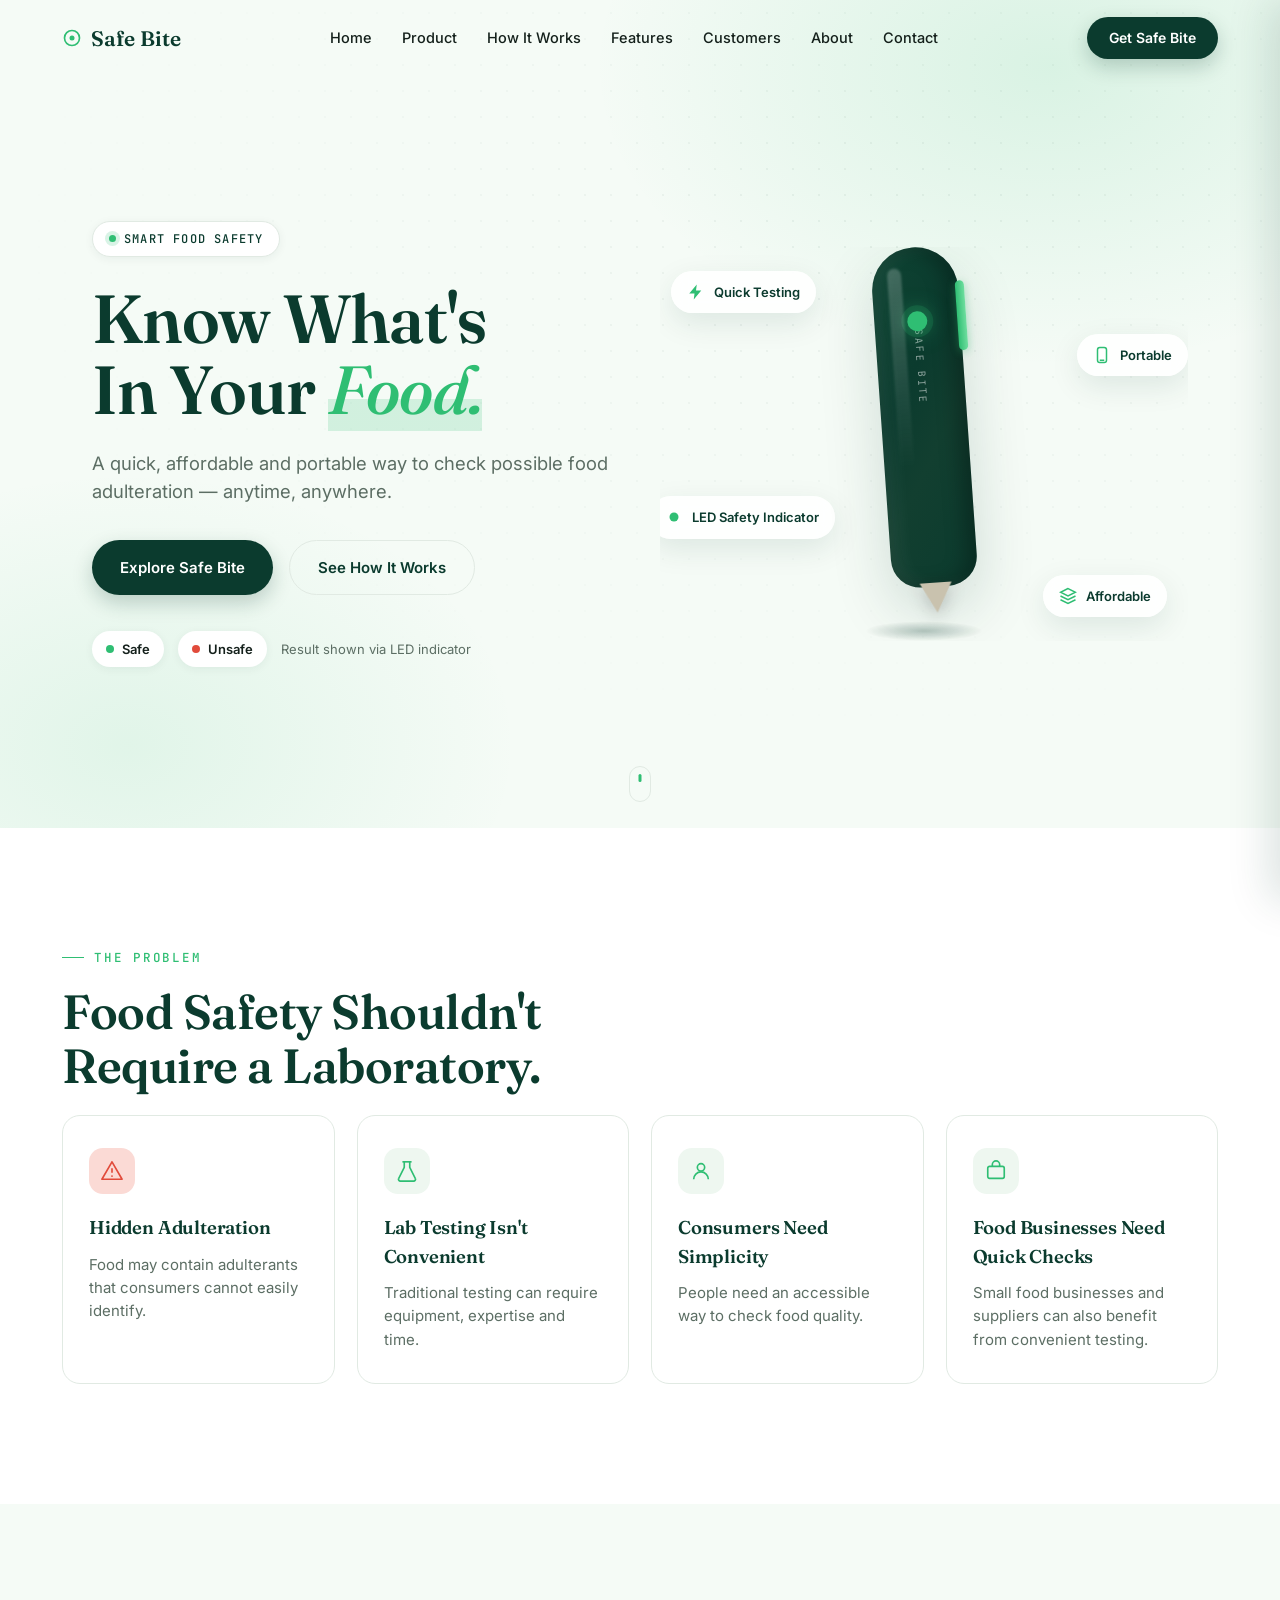
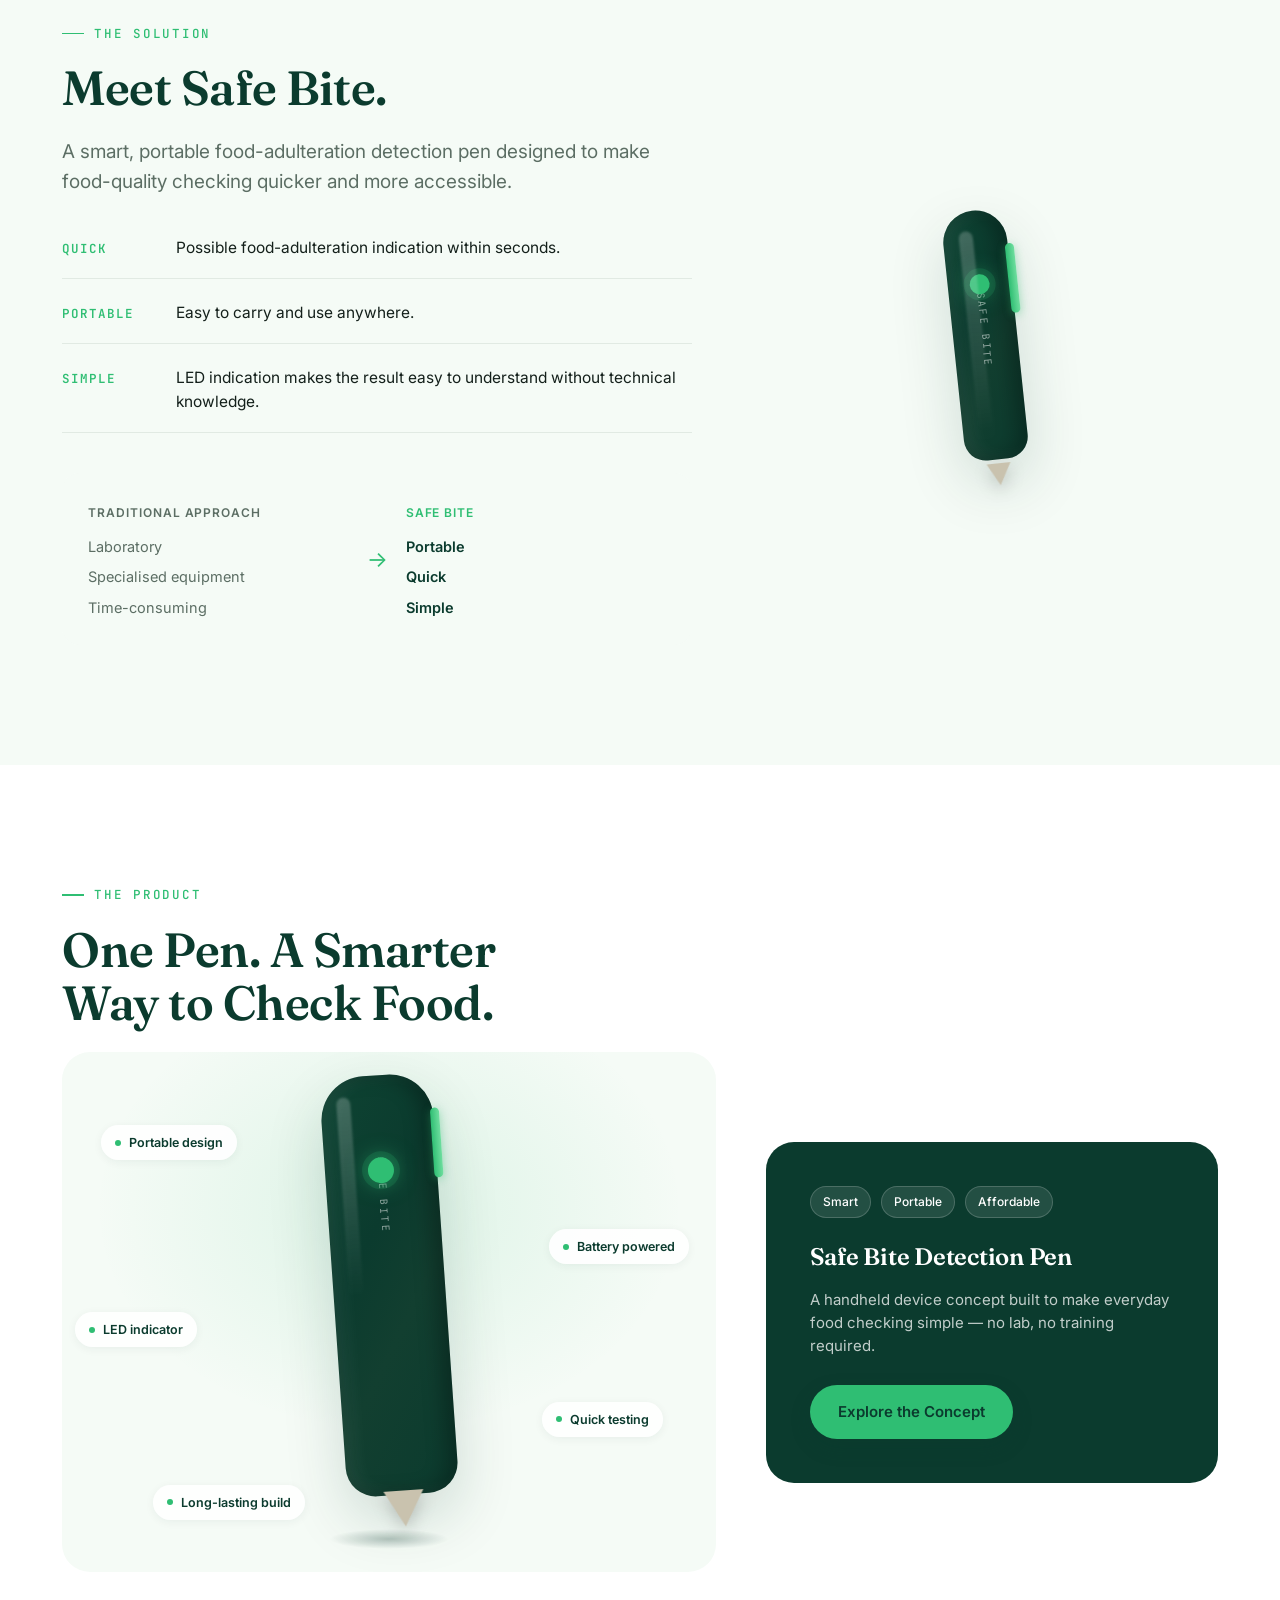
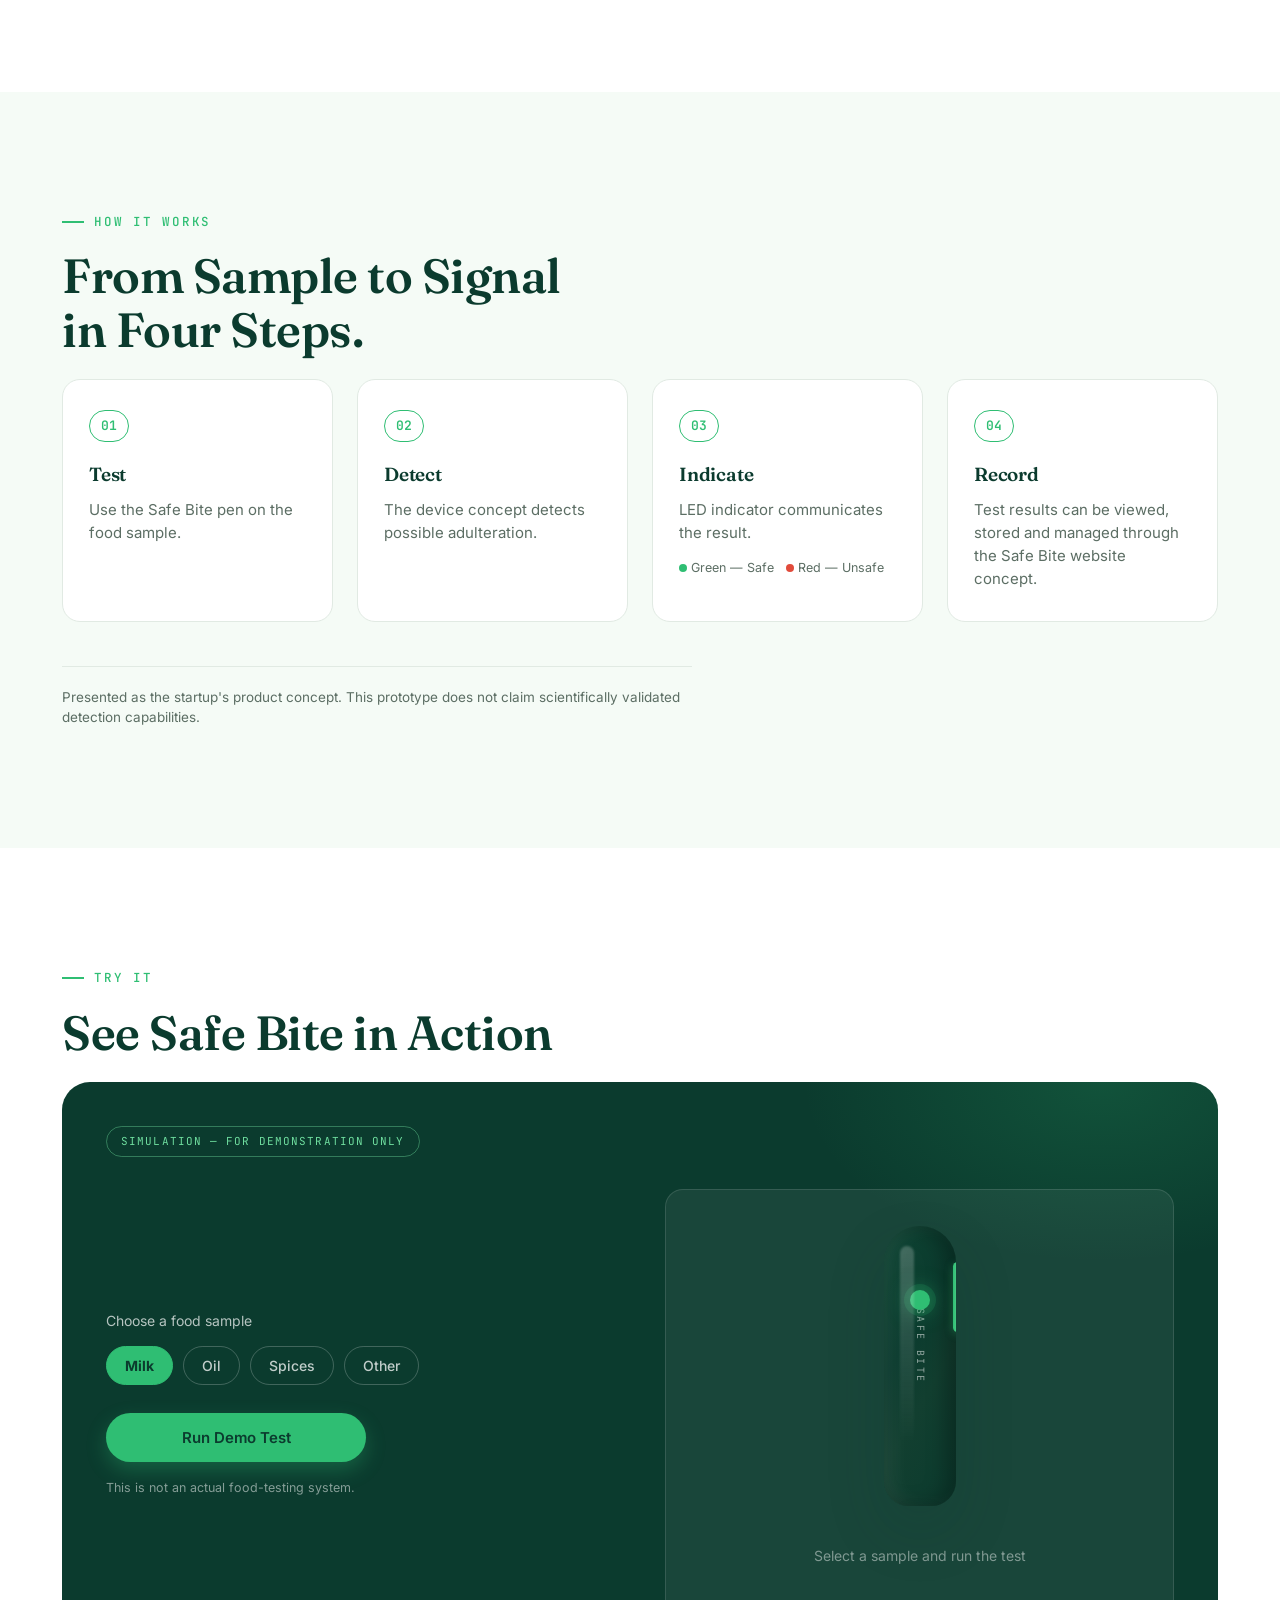
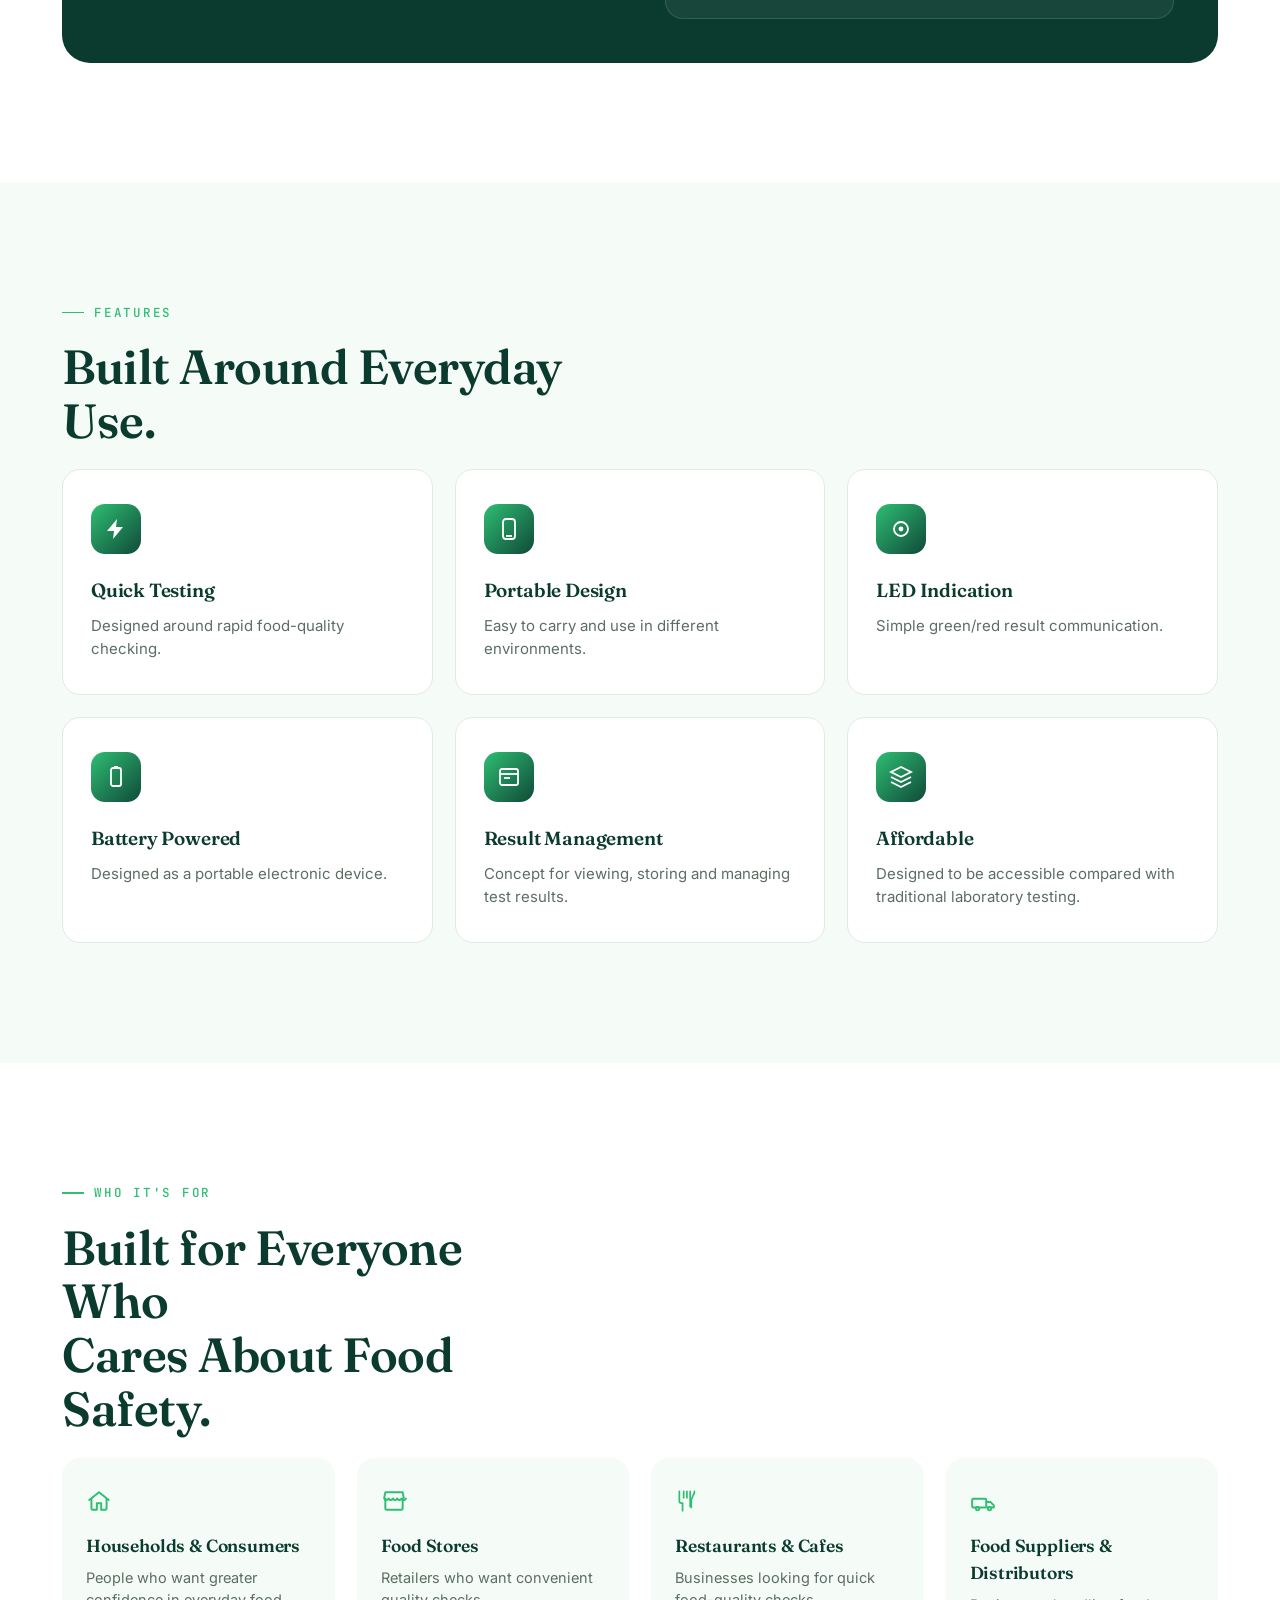
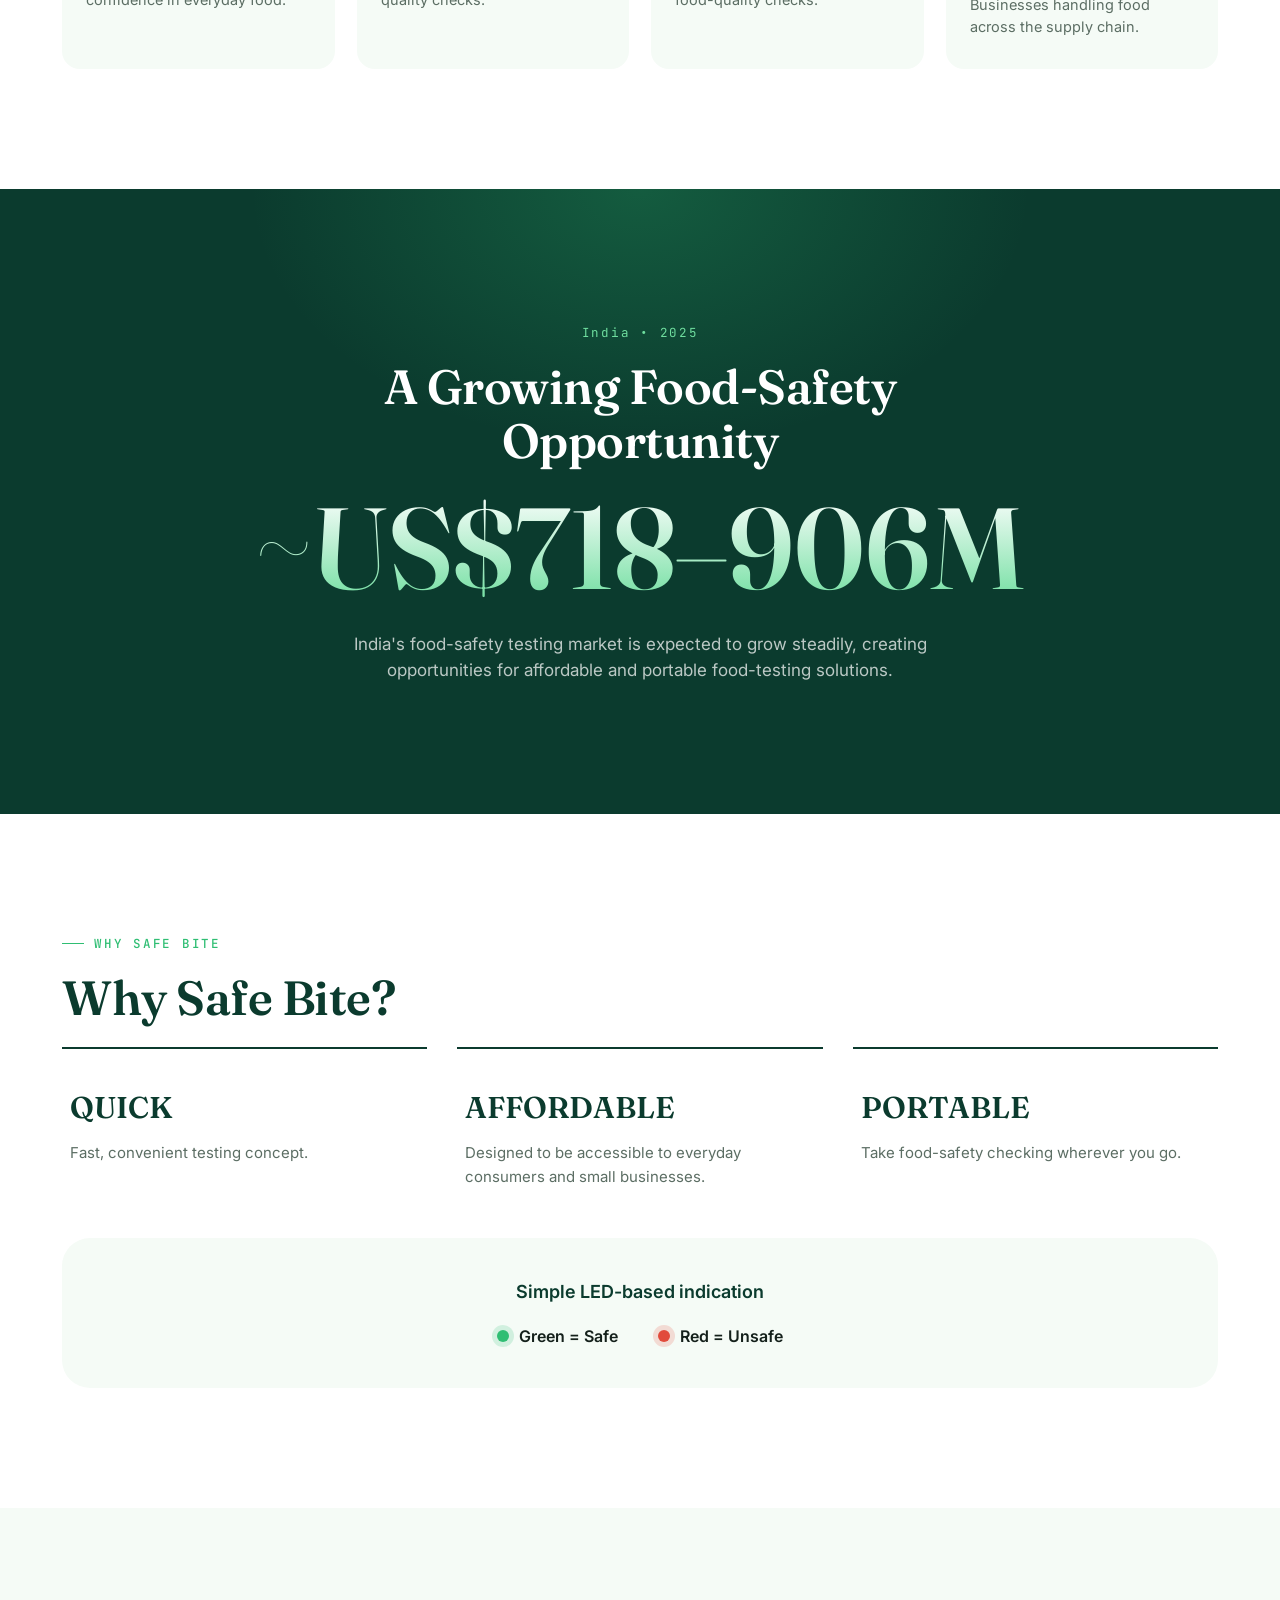
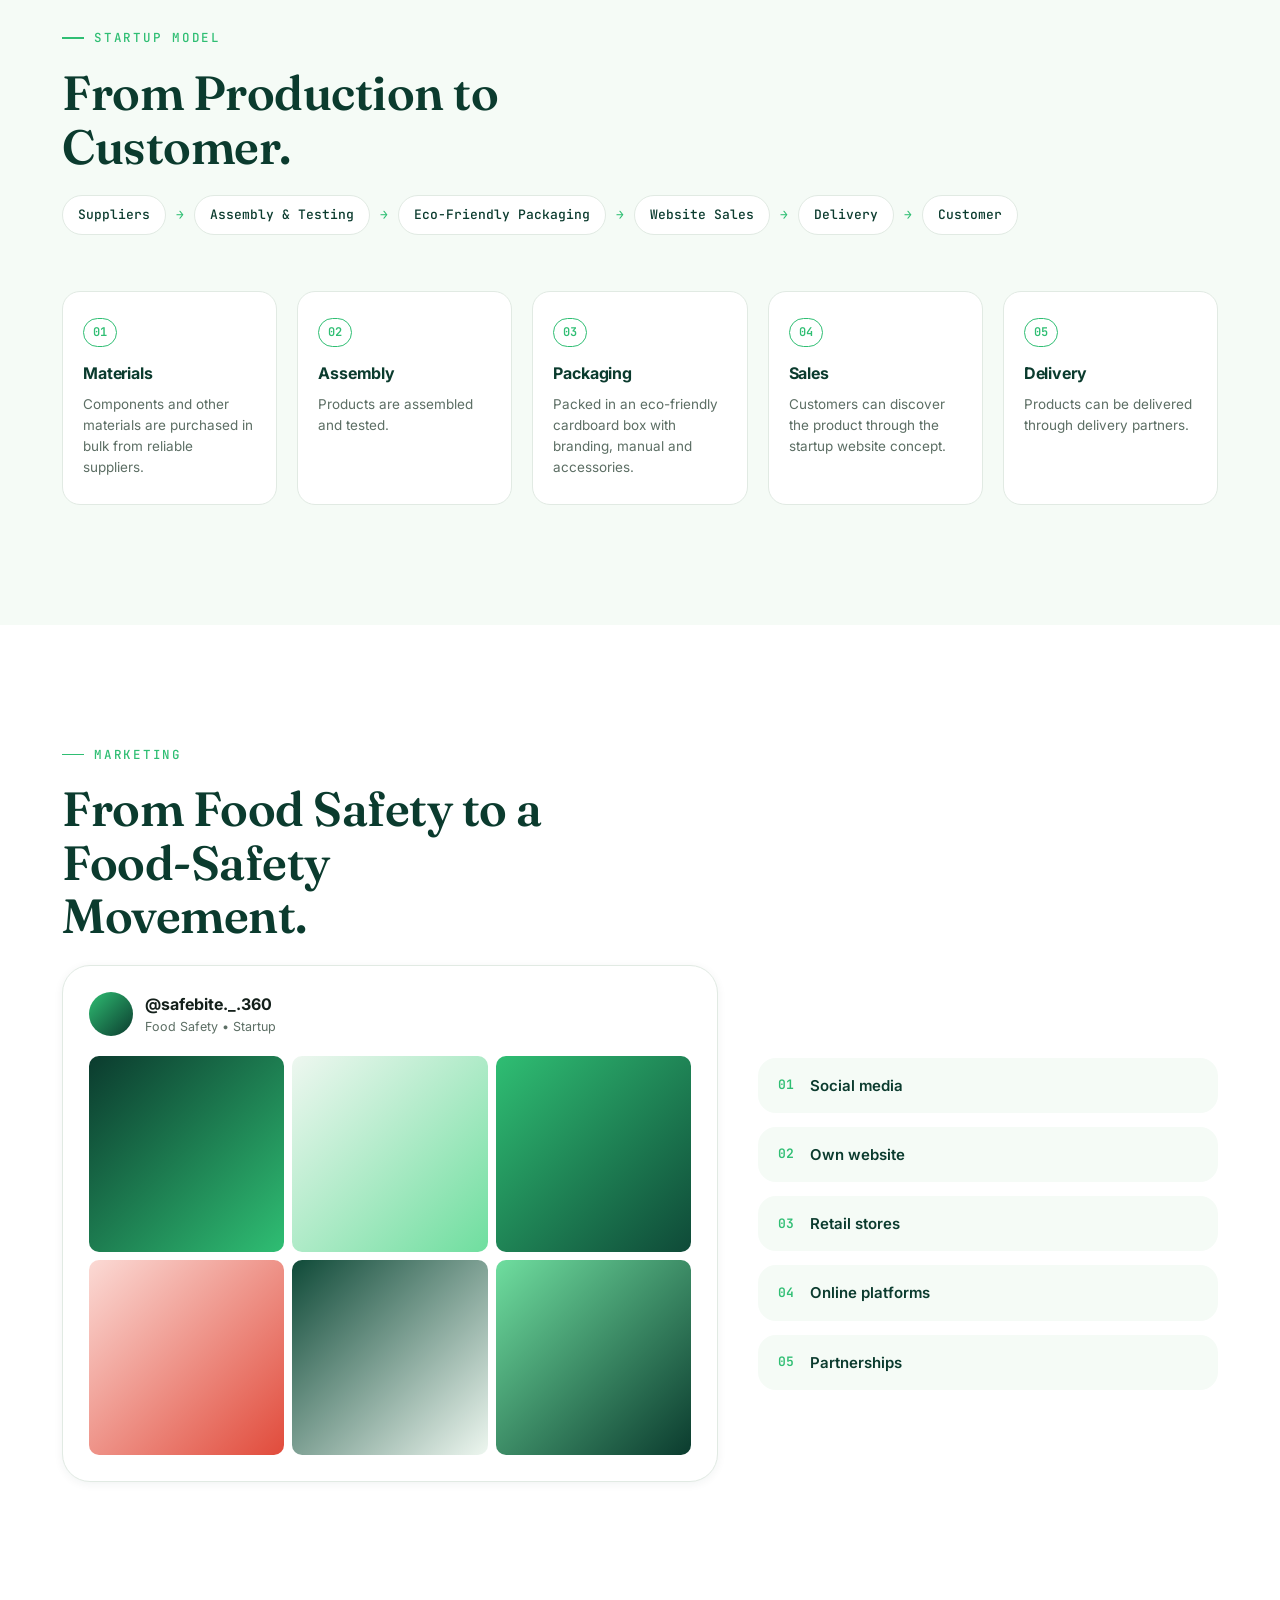
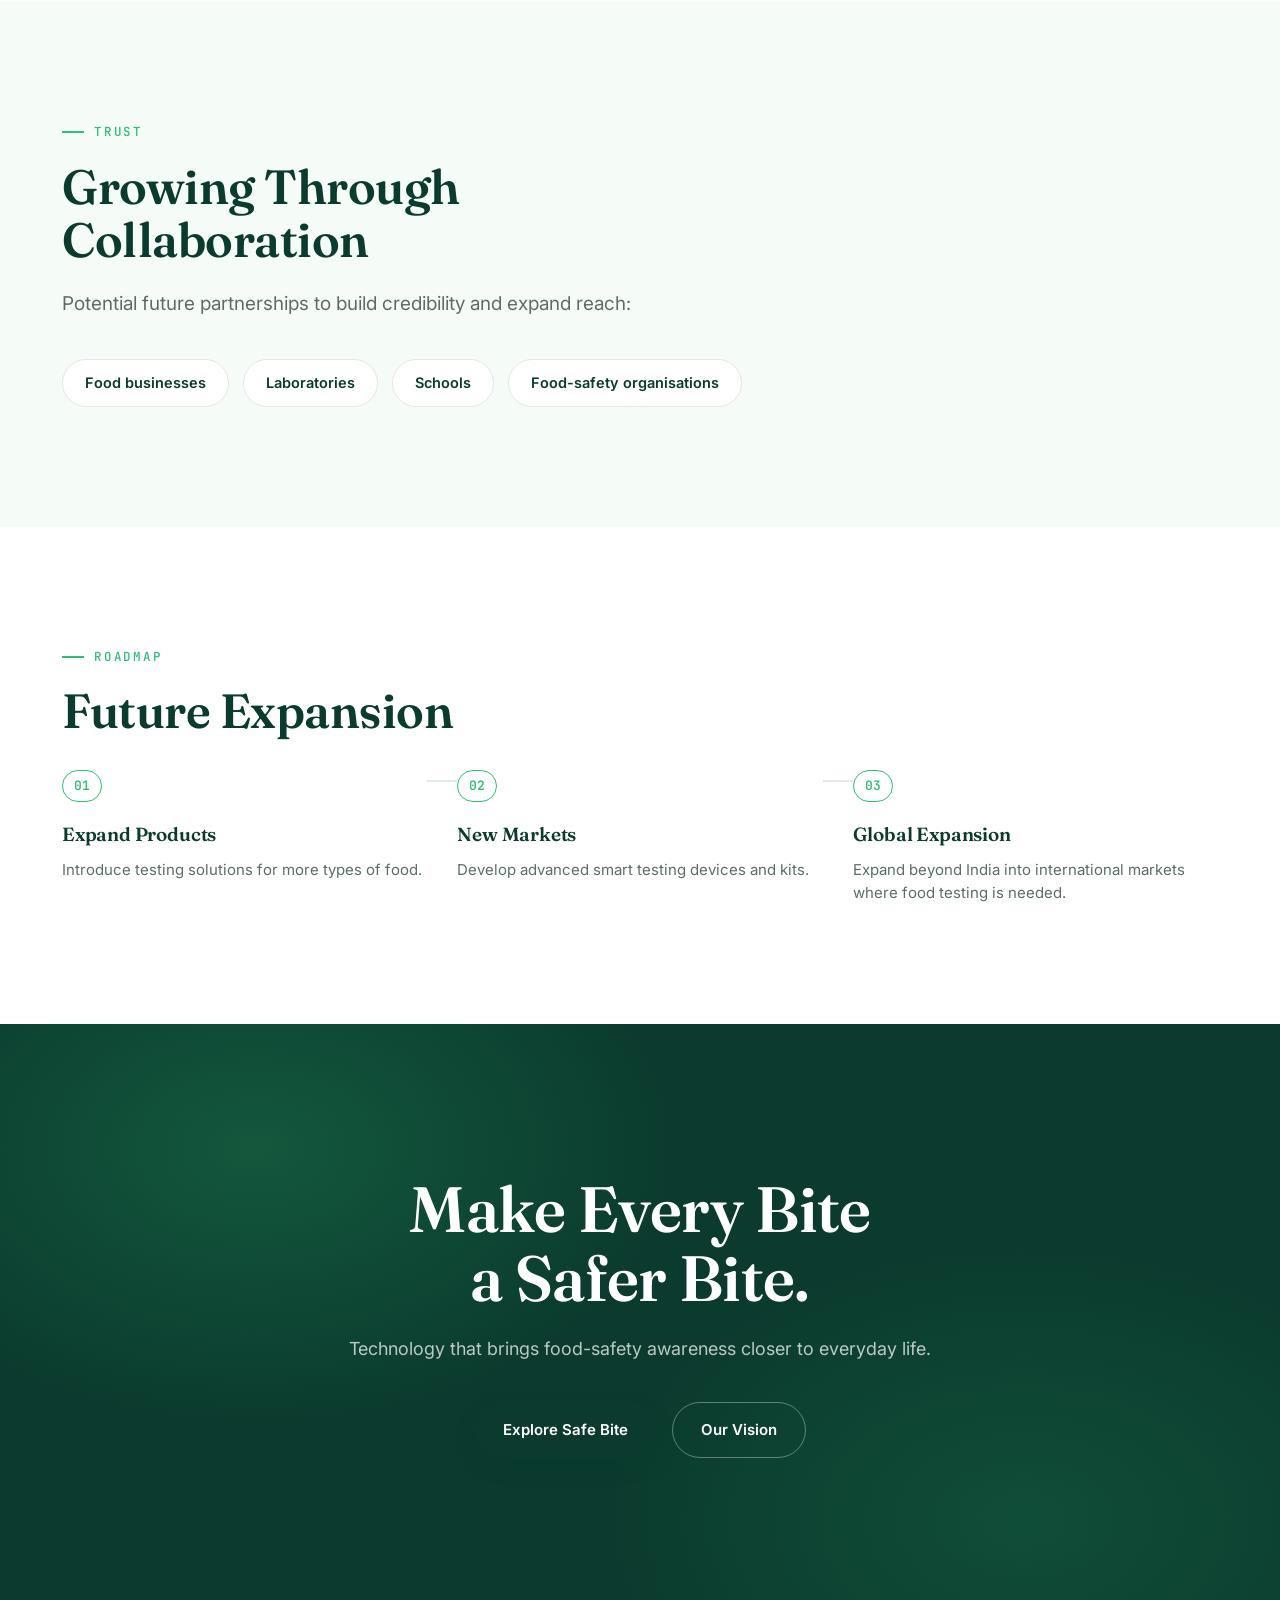
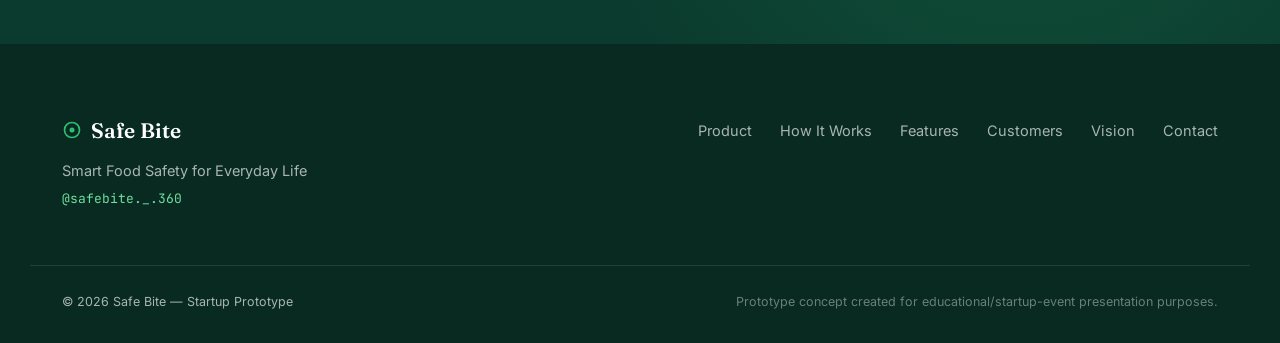
==== commit cad3a0b2: "added favicon in site2" ====
--- a/site2/index.html
+++ b/site2/index.html
@@ -13,6 +13,9 @@
     href="https://fonts.googleapis.com/css2?family=Fraunces:opsz,wght@9..144,340..700&family=Fraunces:ital,opsz,wght@1,9..144,500&family=Inter:wght@400;500;600;700;800&family=JetBrains+Mono:wght@400;500&display=swap"
     rel="stylesheet">
   <link rel="stylesheet" href="style.css">
+  <link rel="icon" href="favicon-readable.ico" sizes="any">
+  <link rel="icon" type="image/png" href="favicon-readable-512.png">
+  <link rel="apple-touch-icon" href="apple-touch-icon-readable.png">
 </head>
 
 <body>
--- a/site2/style.css
+++ b/site2/style.css
@@ -536,7 +536,8 @@
 }
 .sample-btn:hover{border-color:var(--fresh-green);color:var(--white);}
 .sample-btn.active{background:var(--fresh-green);border-color:var(--fresh-green);color:var(--deep-green);font-weight:700;}
-.demo-run{width:100%;max-width:260px;}
+.demo-run{width:100%;max-width:260px;background:var(--fresh-green);color:var(--deep-green);box-shadow:0 8px 20px rgba(47,190,115,0.3);}
+.demo-run:hover{background:var(--fresh-green-light);box-shadow:0 12px 28px rgba(47,190,115,0.4);}
 .demo-caption{color:rgba(255,255,255,0.5);font-size:12.5px;margin-top:16px;}
 
 .demo-device-card{
@@ -777,6 +778,7 @@
   .grid-4{grid-template-columns:repeat(2,1fr);}
   .grid-5{grid-template-columns:repeat(2,1fr);}
   .grid-3{grid-template-columns:repeat(2,1fr);}
+  .steps{grid-template-columns:repeat(2,1fr);}
   .solution-grid,.showcase,.marketing-grid{grid-template-columns:1fr;}
   .solution-visual{order:-1;}
   .roadmap{grid-template-columns:1fr;}
@@ -796,7 +798,7 @@
 @media (max-width:640px){
   .section{padding:80px 0;}
   .section-inner{padding:0 22px;}
-  .grid-4,.grid-3,.grid-5{grid-template-columns:1fr;}
+  .grid-4,.grid-3,.grid-5,.steps{grid-template-columns:1fr;}
   .compare{flex-direction:column;}
   .compare-arrow{transform:rotate(90deg);}
   .hero{min-height:auto;padding-top:calc(var(--nav-h) + 40px);}
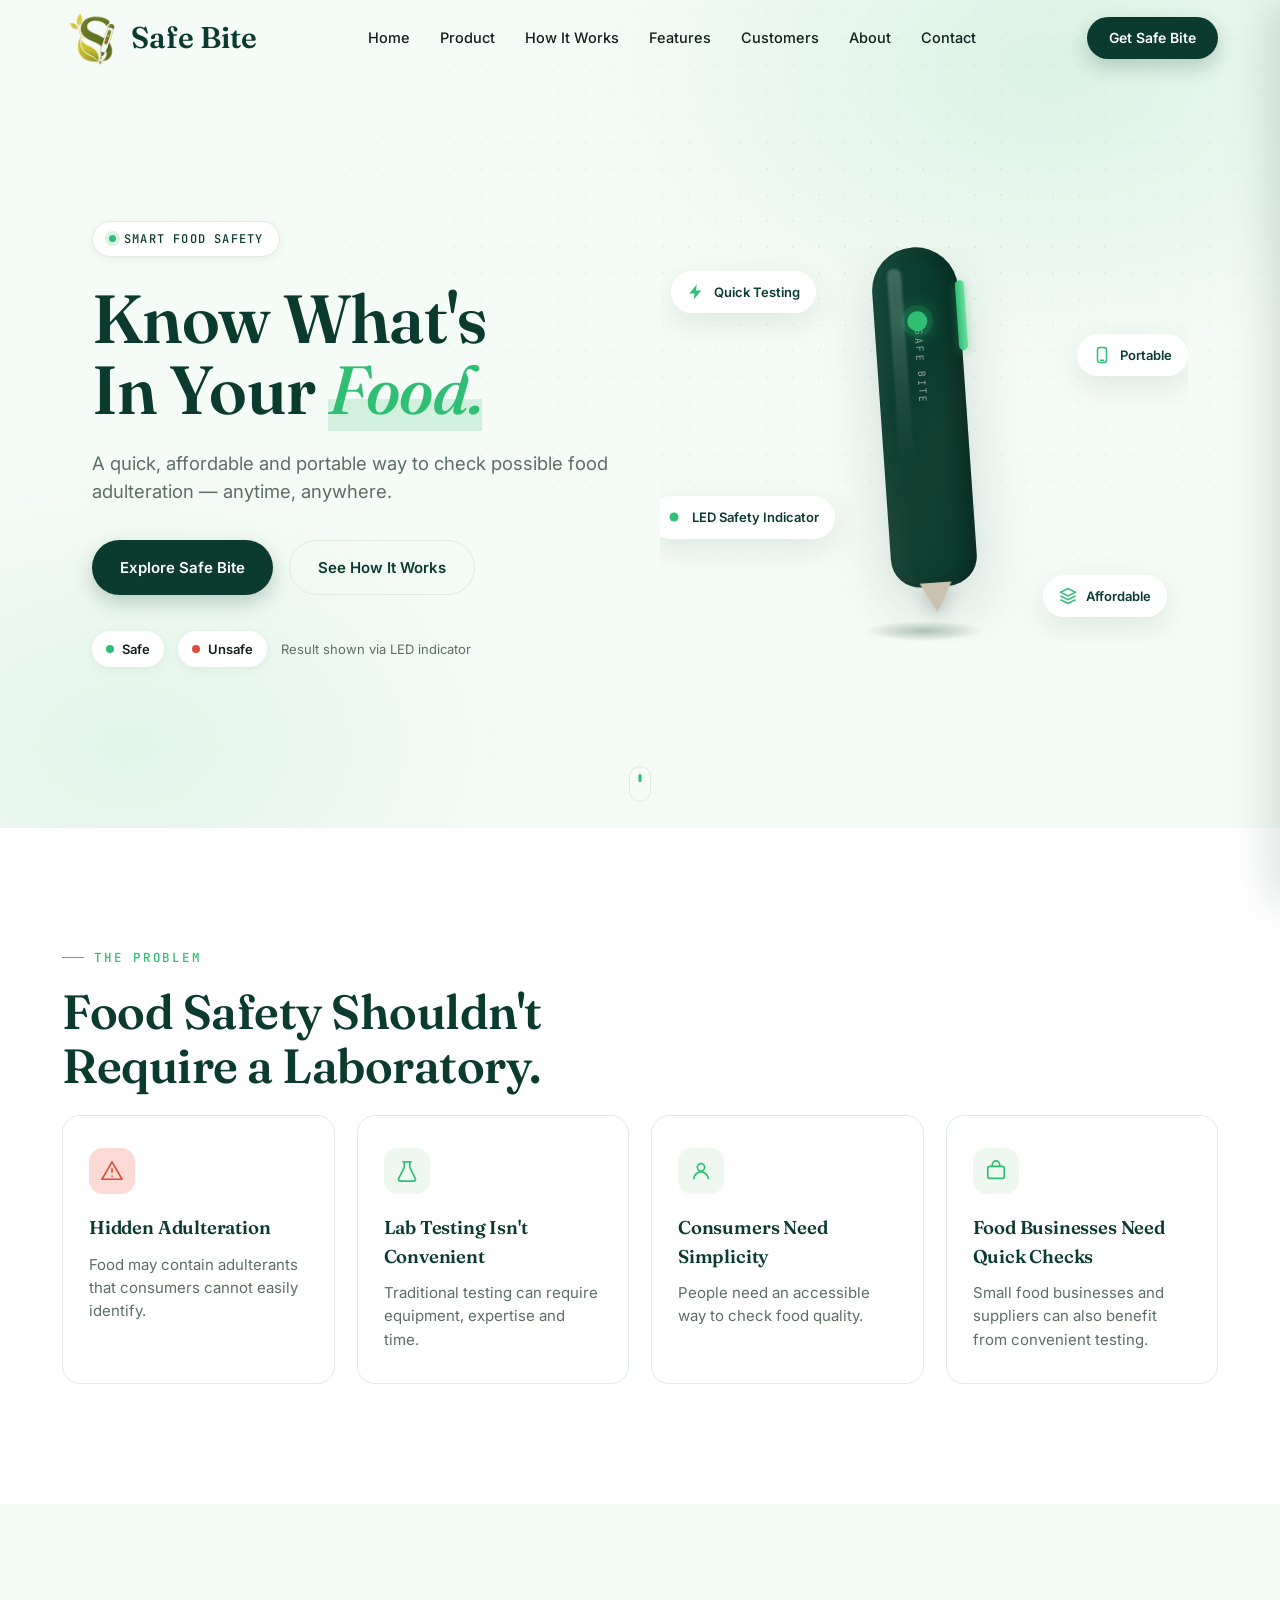
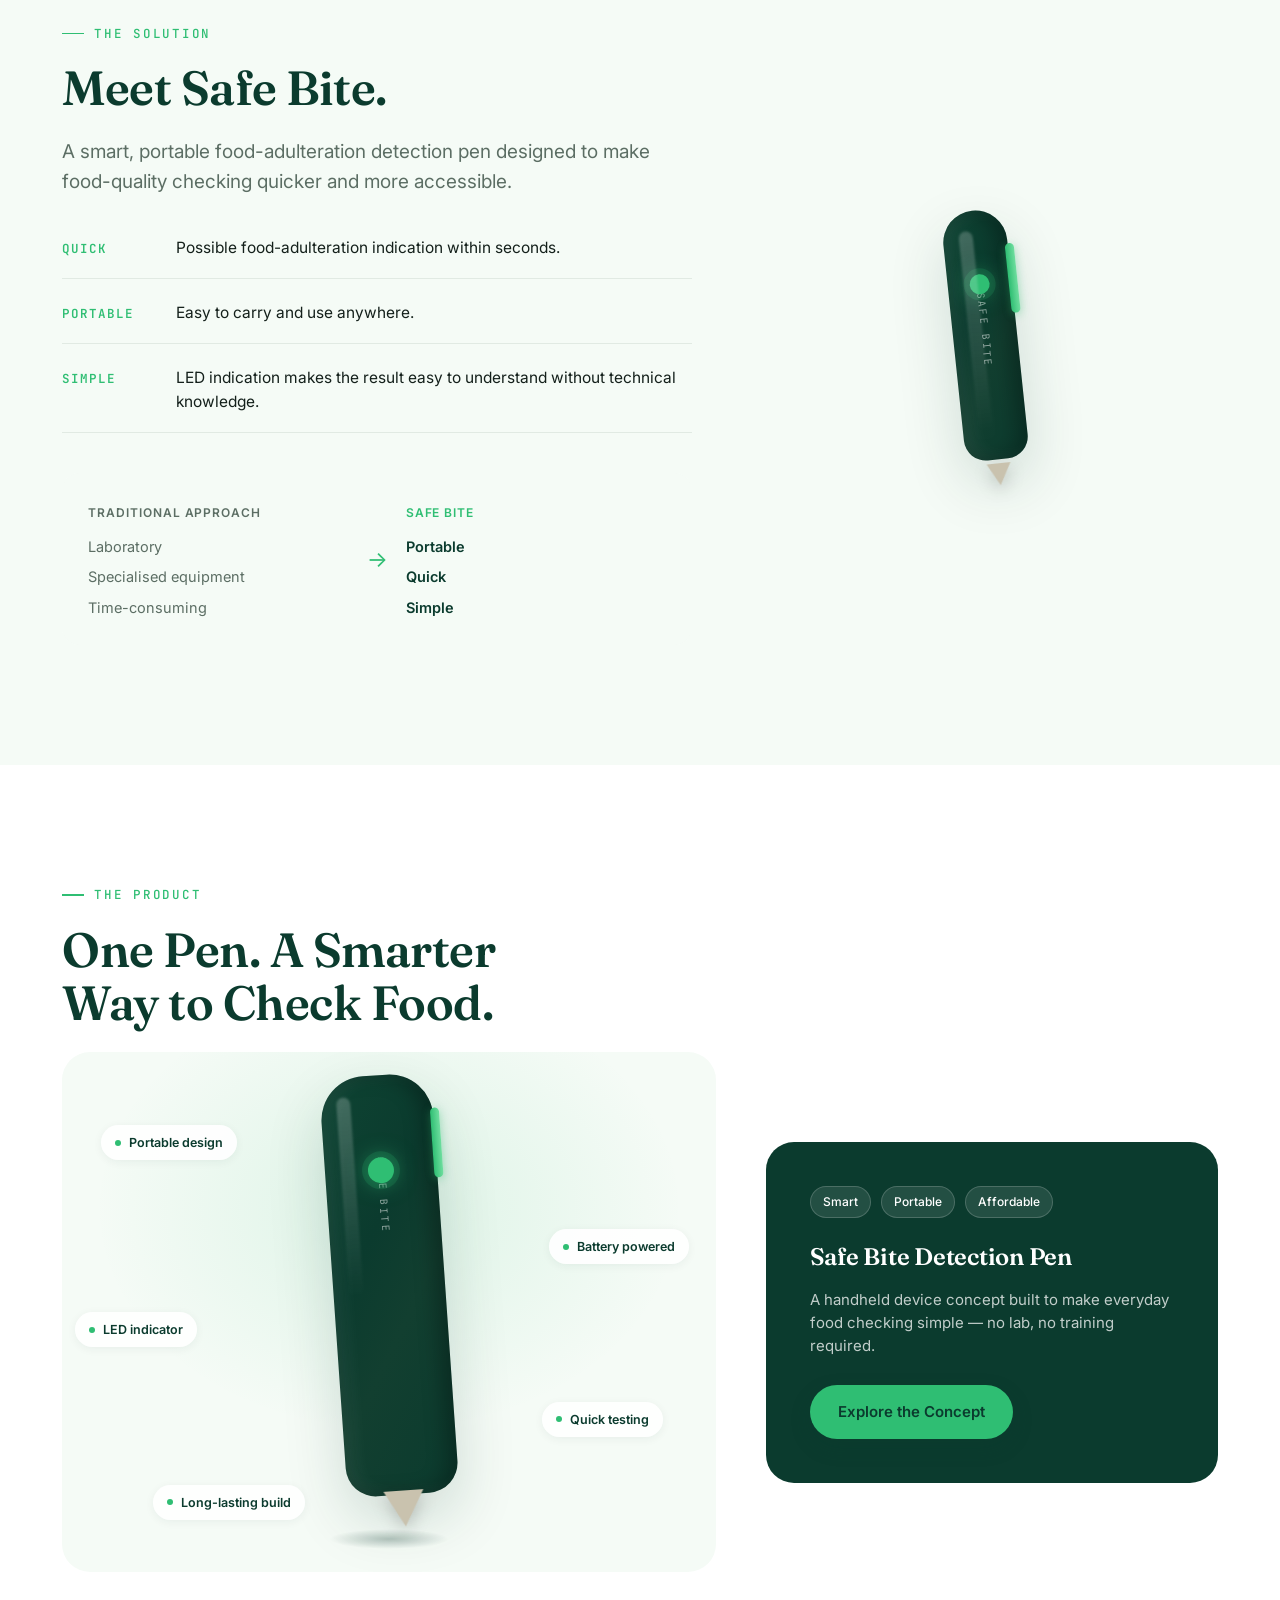
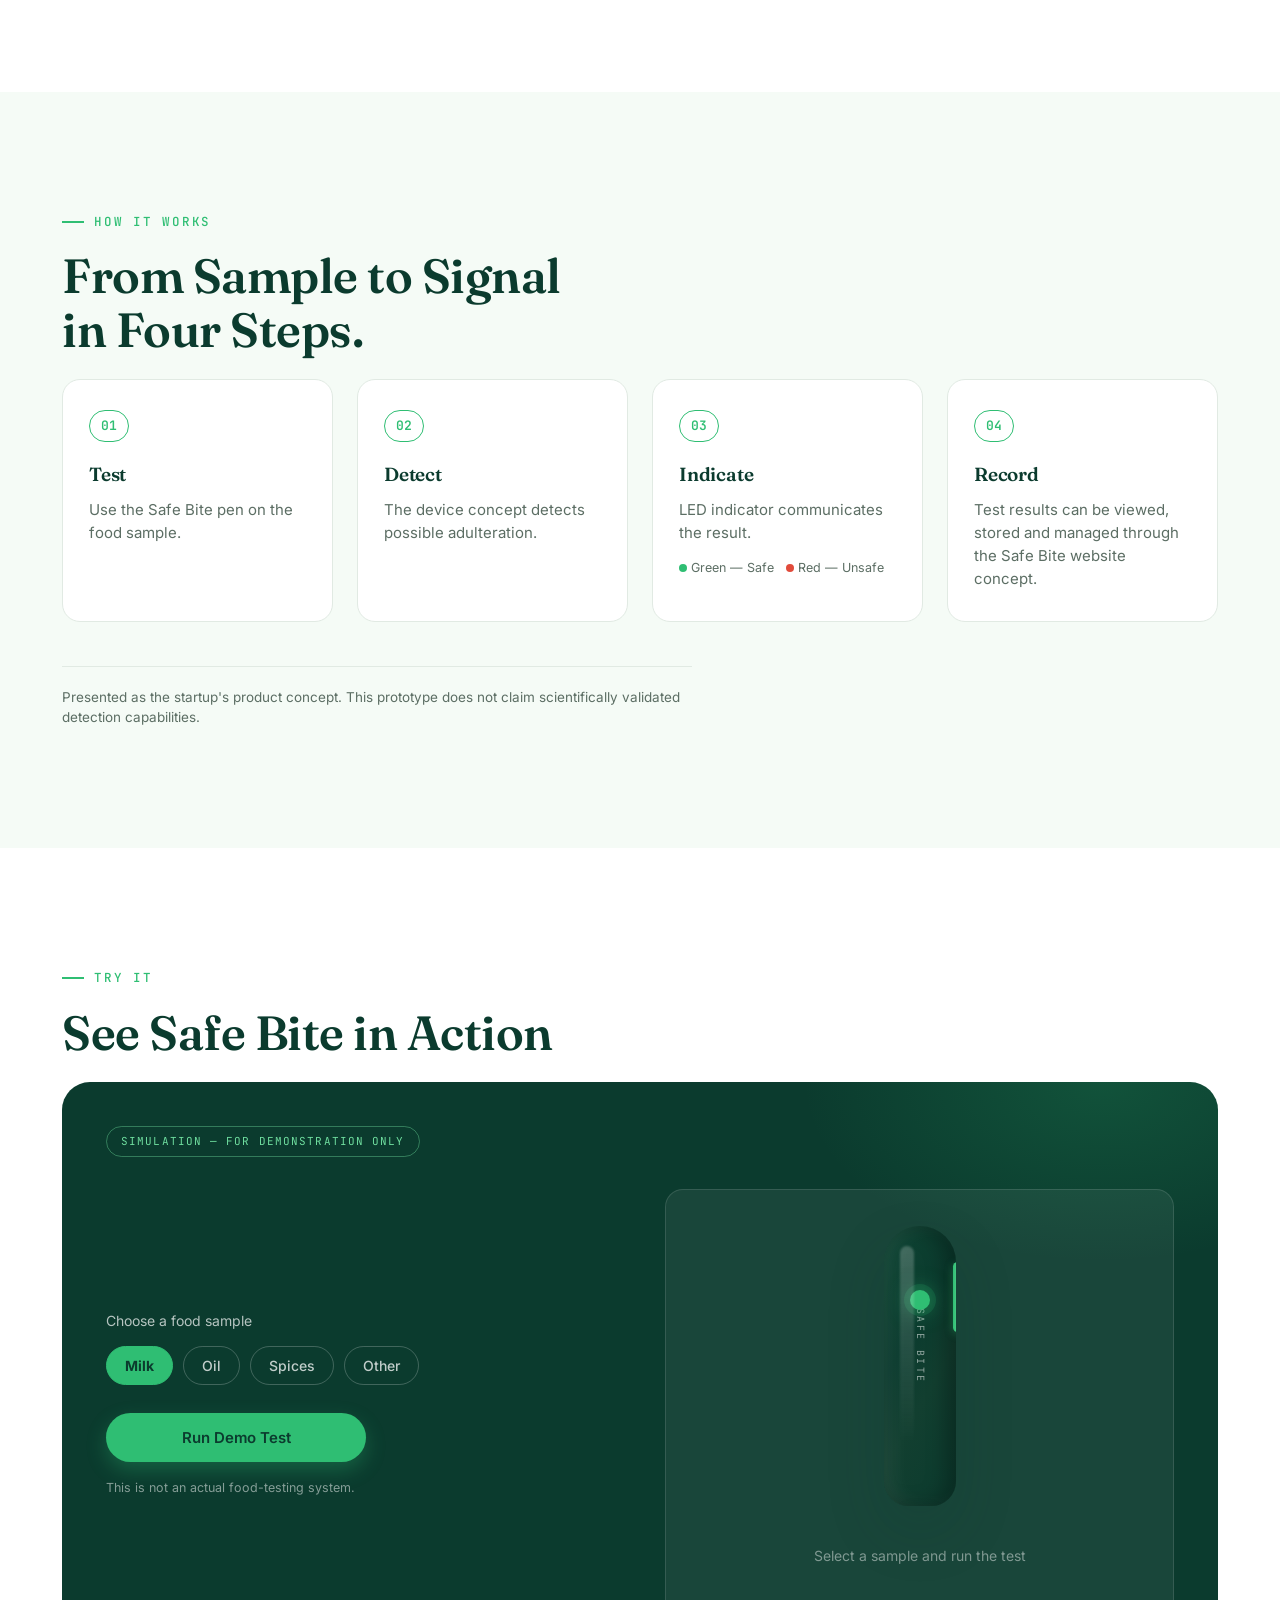
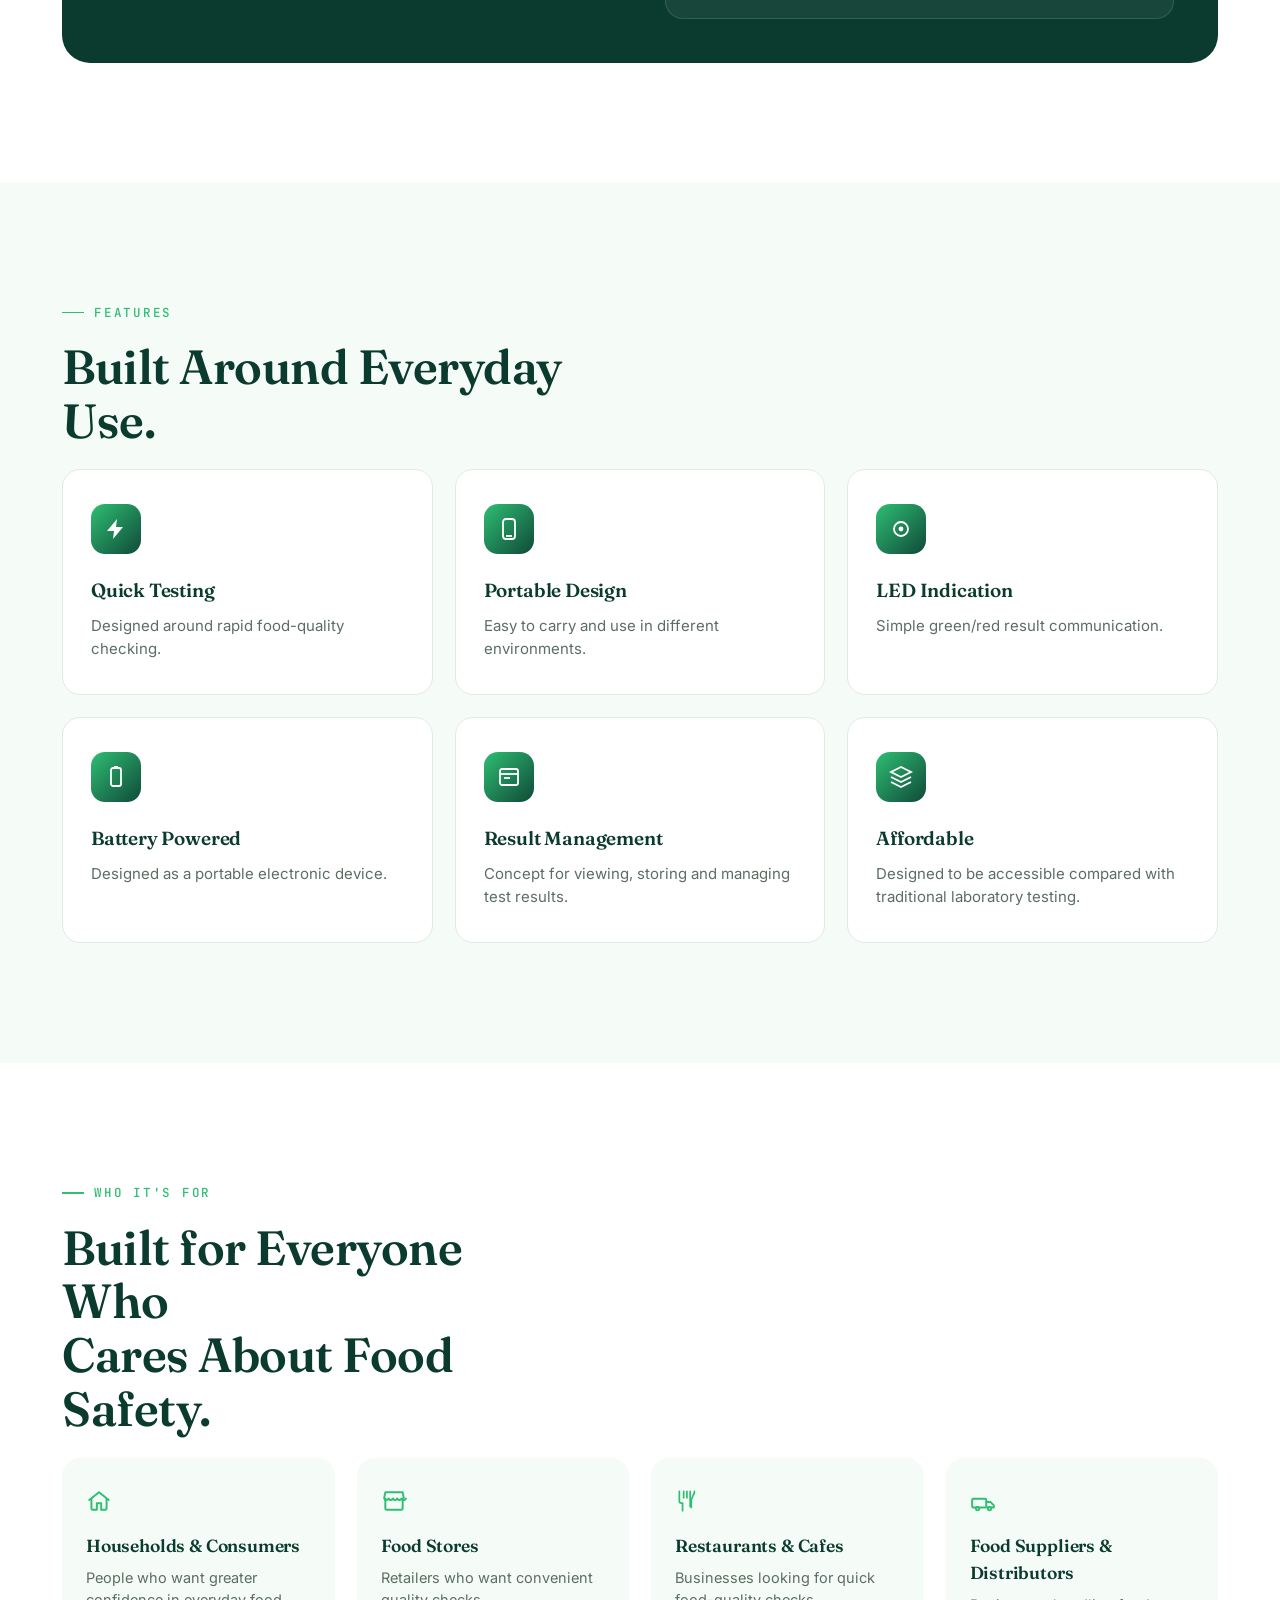
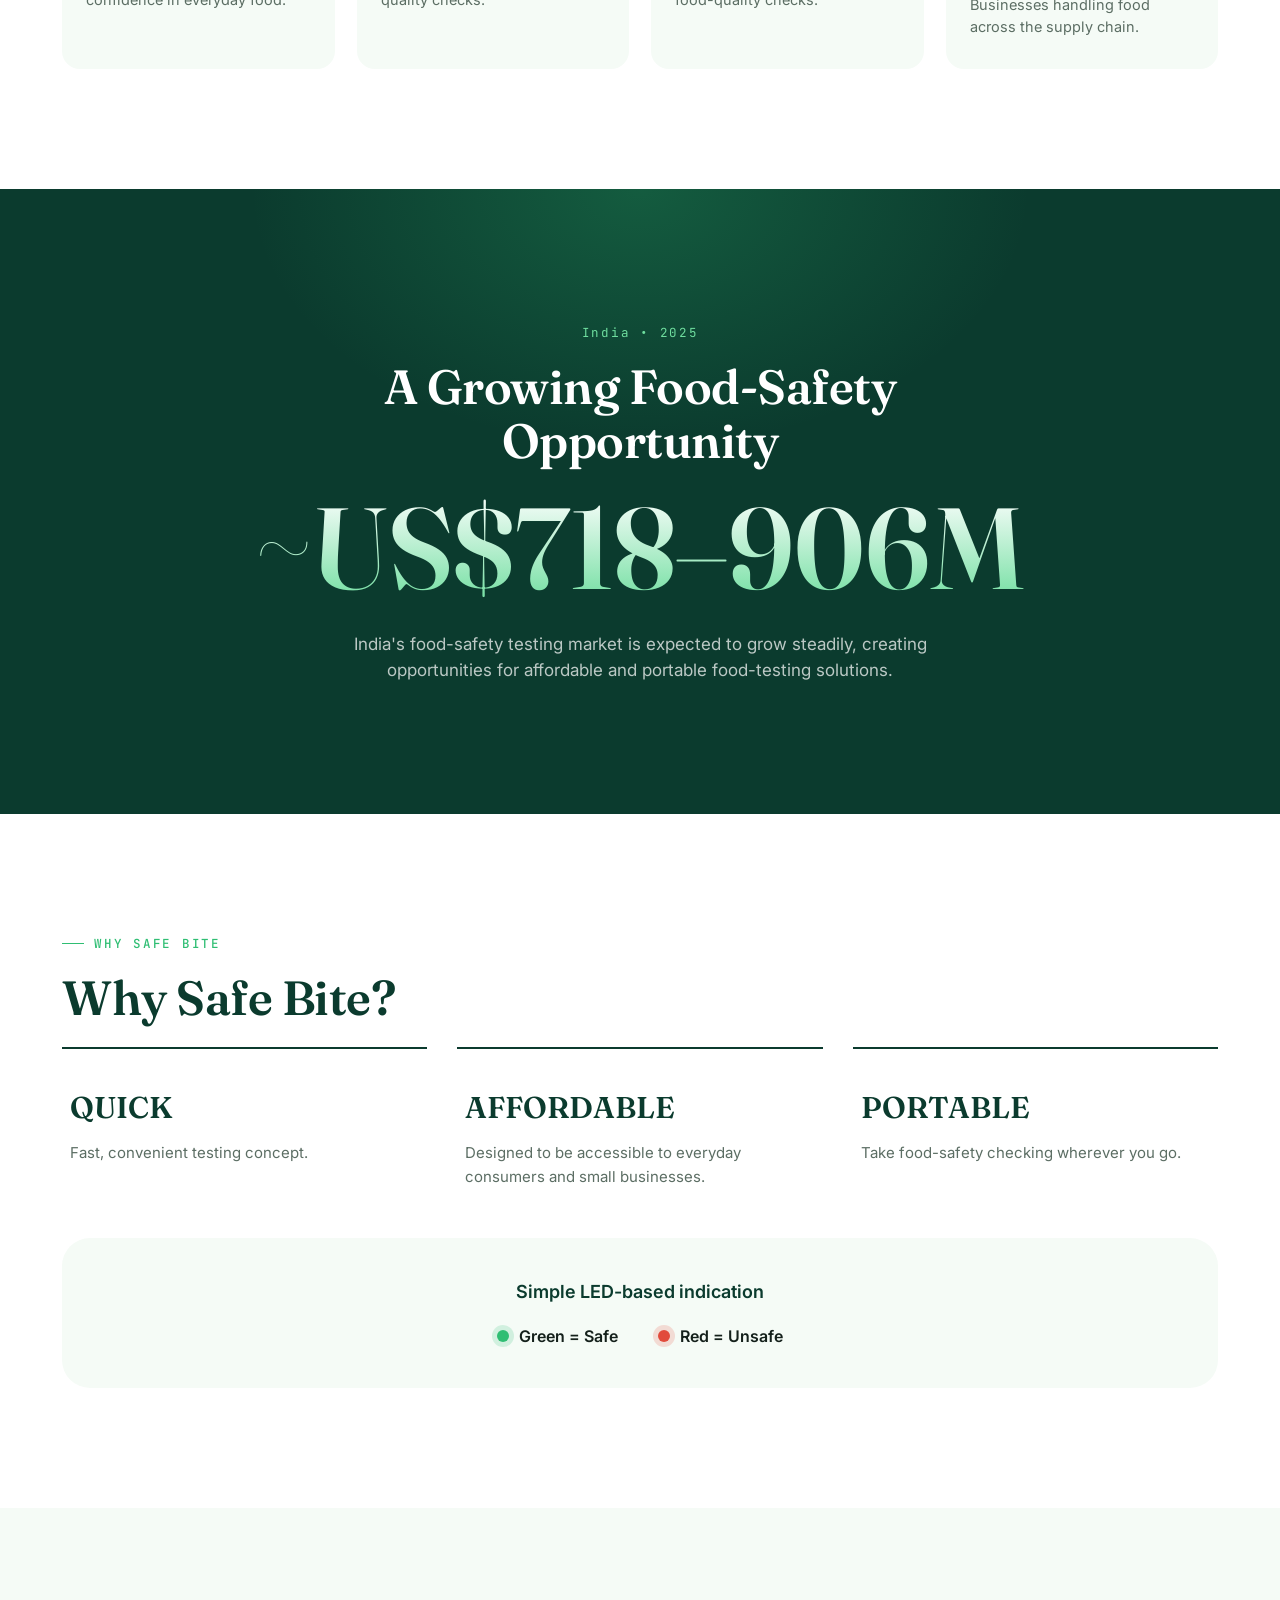
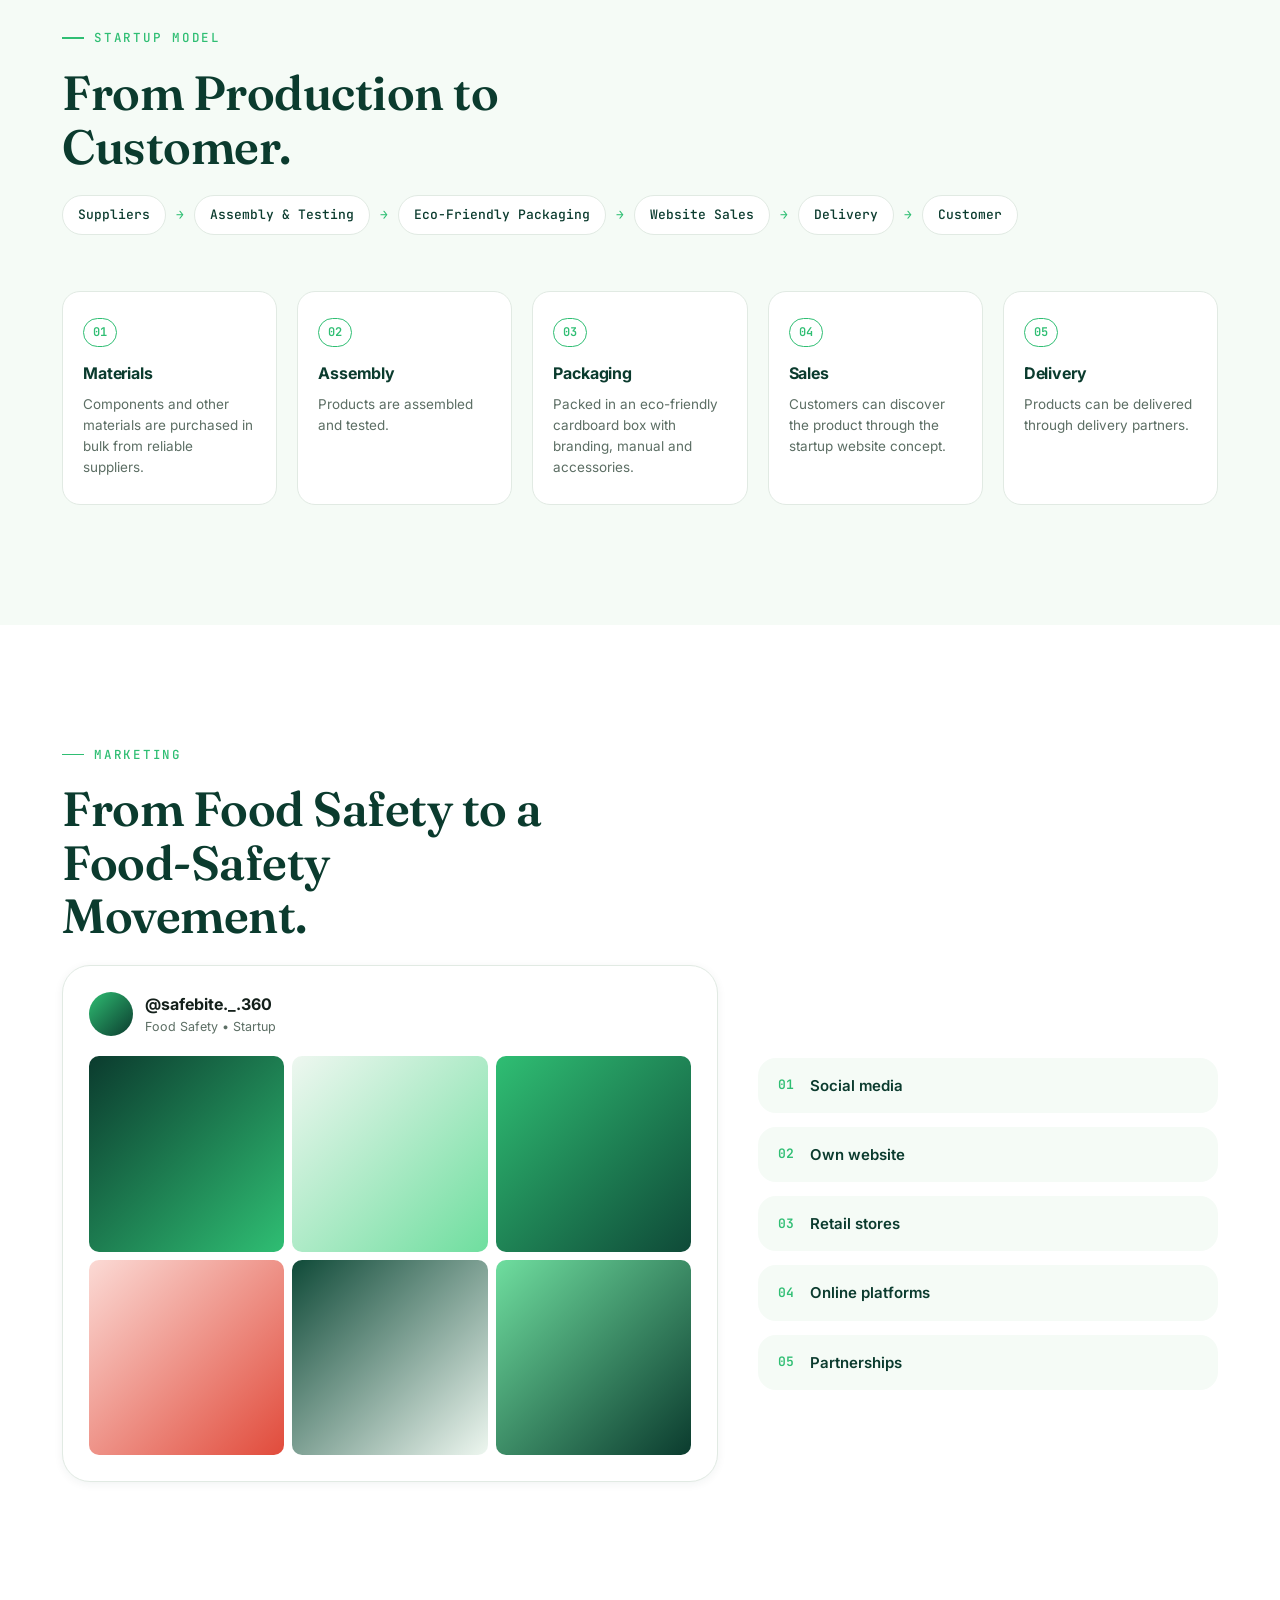
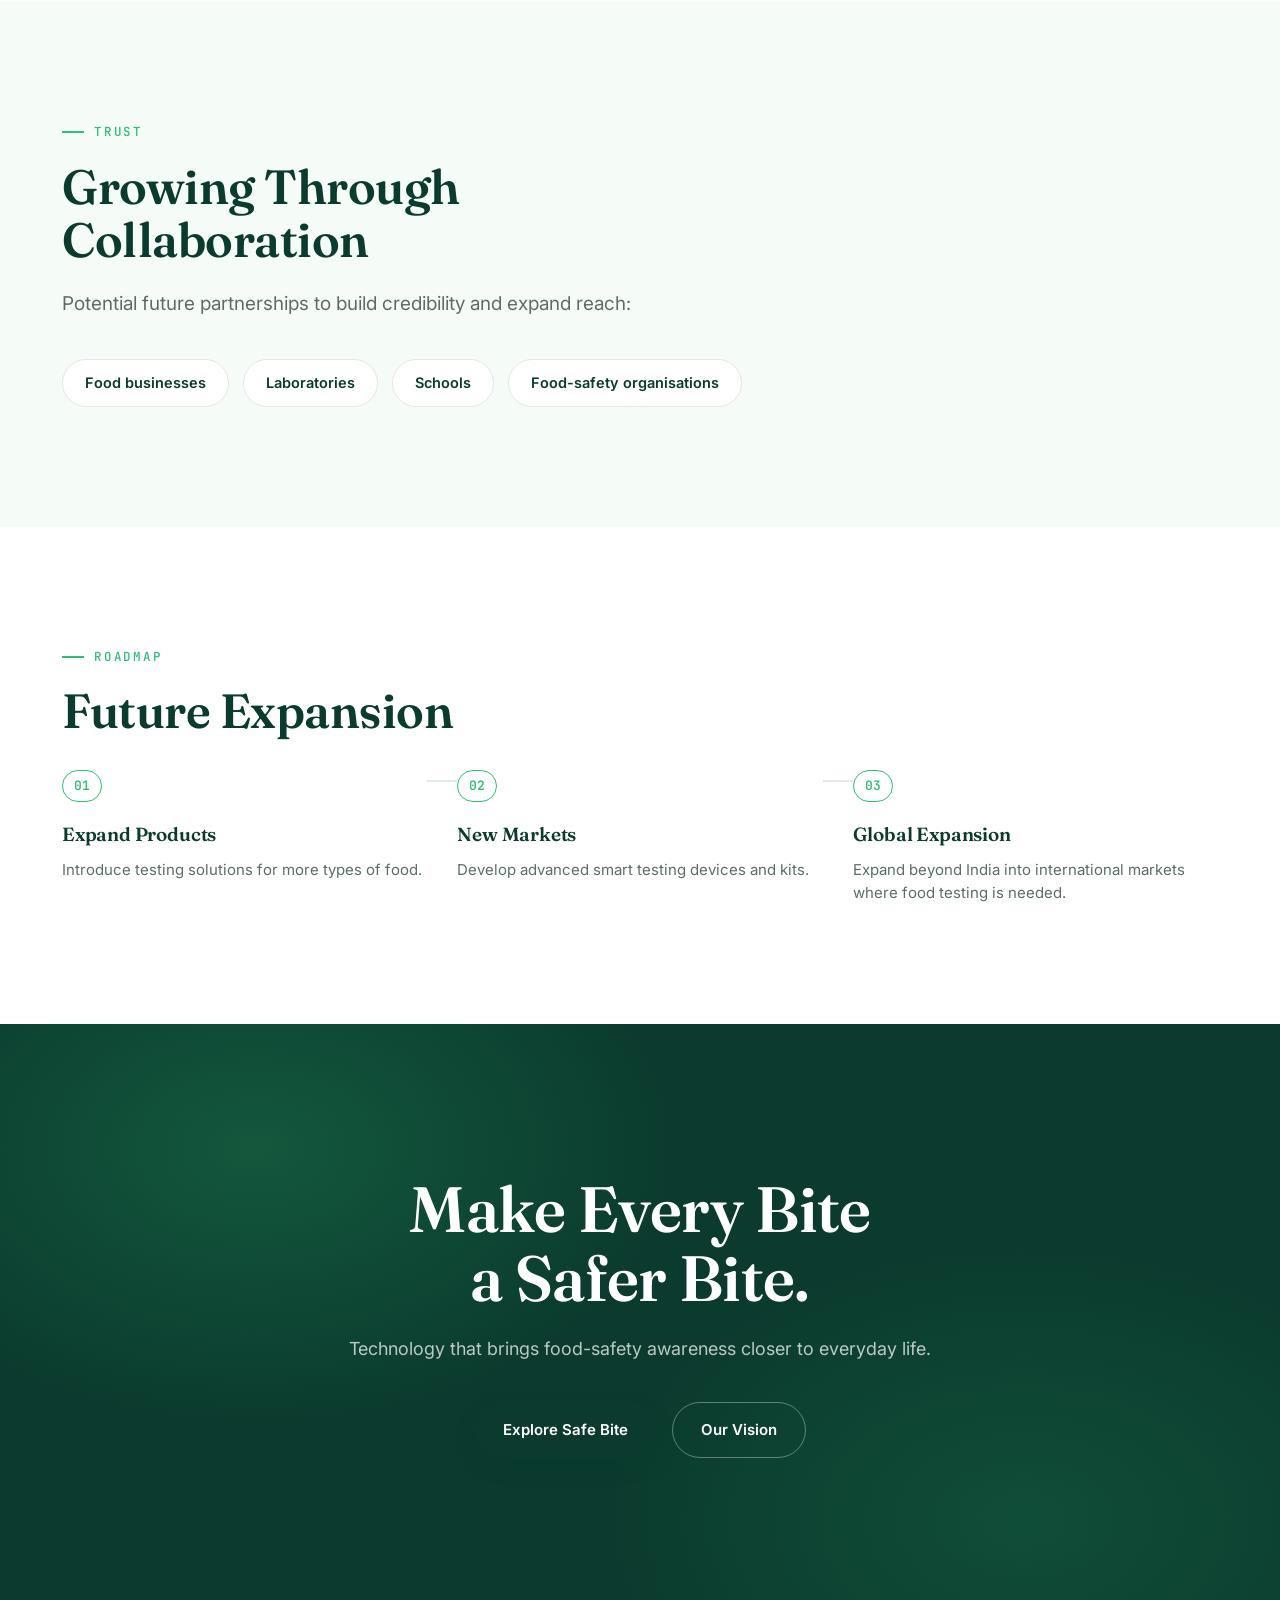
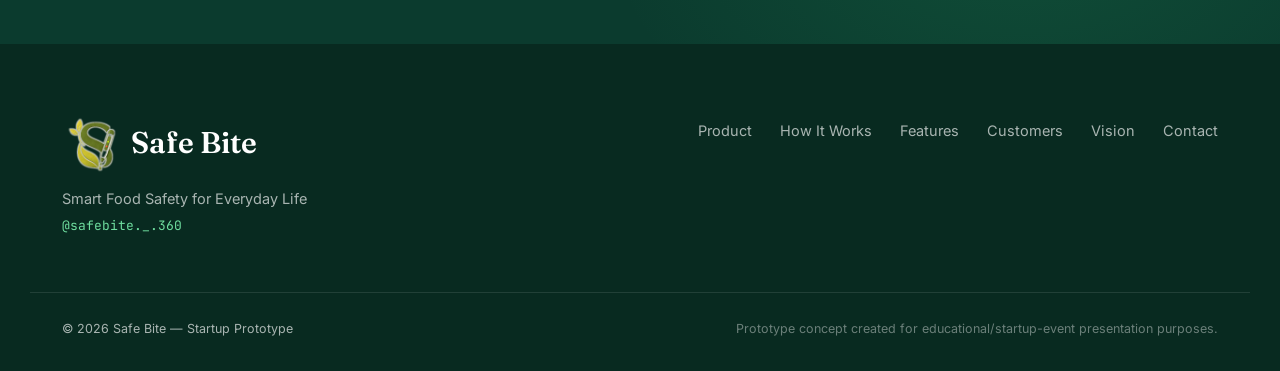
==== commit 7d6ef284: "added logo and fixed header title" ====
--- a/site2/index.html
+++ b/site2/index.html
@@ -28,10 +28,7 @@
     <div class="nav-inner">
       <a href="#home" class="nav-logo">
         <span class="logo-mark" aria-hidden="true">
-          <svg viewBox="0 0 24 24" width="20" height="20">
-            <circle cx="12" cy="12" r="9" fill="none" stroke="currentColor" stroke-width="2" />
-            <circle cx="12" cy="12" r="3" fill="currentColor" />
-          </svg>
+          <img src="favicon-bright-transparent-512.png" alt="">
         </span>
         Safe Bite
       </a>
@@ -686,10 +683,7 @@
       <div class="footer-brand">
         <div class="nav-logo footer-logo">
           <span class="logo-mark" aria-hidden="true">
-            <svg viewBox="0 0 24 24" width="20" height="20">
-              <circle cx="12" cy="12" r="9" fill="none" stroke="currentColor" stroke-width="2" />
-              <circle cx="12" cy="12" r="3" fill="currentColor" />
-            </svg>
+            <img src="favicon-bright-transparent-512.png" alt="">
           </span>
           Safe Bite
         </div>
--- a/site2/style.css
+++ b/site2/style.css
@@ -1,7 +1,7 @@
 /* ==========================================================================
    SAFE BITE — Design Tokens
    ========================================================================== */
-:root{
+:root {
   /* Color */
   --deep-green: #0B3B2E;
   --deep-green-2: #0F4A38;
@@ -26,9 +26,9 @@
   --radius-md: 18px;
   --radius-lg: 28px;
   --radius-pill: 999px;
-  --shadow-sm: 0 2px 10px rgba(11,59,46,0.06);
-  --shadow-md: 0 10px 30px rgba(11,59,46,0.10);
-  --shadow-lg: 0 24px 60px rgba(11,59,46,0.16);
+  --shadow-sm: 0 2px 10px rgba(11, 59, 46, 0.06);
+  --shadow-md: 0 10px 30px rgba(11, 59, 46, 0.10);
+  --shadow-lg: 0 24px 60px rgba(11, 59, 46, 0.16);
   --max-width: 1220px;
   --nav-h: 76px;
 }
@@ -36,774 +36,2048 @@
 /* ==========================================================================
    Reset & base
    ========================================================================== */
-*,*::before,*::after{box-sizing:border-box;margin:0;padding:0;}
-html{scroll-behavior:smooth;overflow-x:hidden;width:100%;}
-body{
-  font-family:var(--font-body);
-  color:var(--charcoal);
-  background:var(--white);
-  line-height:1.55;
-  -webkit-font-smoothing:antialiased;
-  overflow-x:hidden;
-  width:100%;
-  position:relative;
-}
-body.menu-open{overflow:hidden;}
-img,svg{display:block;max-width:100%;}
-a{color:inherit;text-decoration:none;}
-ul{list-style:none;}
-button{font-family:inherit;border:none;background:none;cursor:pointer;}
-h1,h2,h3,h4{font-family:var(--font-display);font-weight:600;letter-spacing:-0.01em;color:var(--deep-green);}
-
-@media (prefers-reduced-motion: reduce){
-  *{animation-duration:0.001ms !important;animation-iteration-count:1 !important;transition-duration:0.001ms !important;scroll-behavior:auto !important;}
-}
-
-:focus-visible{outline:2.5px solid var(--fresh-green);outline-offset:3px;border-radius:4px;}
+*,
+*::before,
+*::after {
+  box-sizing: border-box;
+  margin: 0;
+  padding: 0;
+}
+
+html {
+  scroll-behavior: smooth;
+  overflow-x: hidden;
+  width: 100%;
+}
+
+body {
+  font-family: var(--font-body);
+  color: var(--charcoal);
+  background: var(--white);
+  line-height: 1.55;
+  -webkit-font-smoothing: antialiased;
+  overflow-x: hidden;
+  width: 100%;
+  position: relative;
+}
+
+body.menu-open {
+  overflow: hidden;
+}
+
+img,
+svg {
+  display: block;
+  max-width: 100%;
+}
+
+a {
+  color: inherit;
+  text-decoration: none;
+}
+
+ul {
+  list-style: none;
+}
+
+button {
+  font-family: inherit;
+  border: none;
+  background: none;
+  cursor: pointer;
+}
+
+h1,
+h2,
+h3,
+h4 {
+  font-family: var(--font-display);
+  font-weight: 600;
+  letter-spacing: -0.01em;
+  color: var(--deep-green);
+}
+
+@media (prefers-reduced-motion: reduce) {
+  * {
+    animation-duration: 0.001ms !important;
+    animation-iteration-count: 1 !important;
+    transition-duration: 0.001ms !important;
+    scroll-behavior: auto !important;
+  }
+}
+
+:focus-visible {
+  outline: 2.5px solid var(--fresh-green);
+  outline-offset: 3px;
+  border-radius: 4px;
+}
 
 /* ==========================================================================
    Layout helpers
    ========================================================================== */
-.section{padding:120px 0;}
-.section-tint{background:var(--mint-bg);}
-.section-inner{max-width:var(--max-width);margin:0 auto;padding:0 32px;}
-
-.eyebrow{
-  font-family:var(--font-mono);
-  font-size:12.5px;
-  letter-spacing:0.14em;
-  text-transform:uppercase;
-  color:var(--fresh-green);
-  font-weight:500;
-  margin-bottom:18px;
-  display:flex;align-items:center;gap:10px;
-}
-.eyebrow::before{content:"";width:22px;height:1.5px;background:var(--fresh-green);display:inline-block;}
-
-.section-title{
-  font-size:clamp(32px,4vw,48px);
-  line-height:1.12;
-  margin-bottom:22px;
-  max-width:16ch;
-}
-.section-title.light{color:var(--white);max-width:20ch;margin-left:auto;margin-right:auto;}
-.section-lead{
-  font-size:19px;
-  color:var(--gray-mid);
-  max-width:52ch;
-  margin-bottom:40px;
-}
-.fine-print{
-  margin-top:44px;
-  font-size:13.5px;
-  color:var(--gray-mid);
-  border-top:1px solid var(--gray-line);
-  padding-top:20px;
-  max-width:70ch;
+.section {
+  padding: 120px 0;
+}
+
+.section-tint {
+  background: var(--mint-bg);
+}
+
+.section-inner {
+  max-width: var(--max-width);
+  margin: 0 auto;
+  padding: 0 32px;
+}
+
+.eyebrow {
+  font-family: var(--font-mono);
+  font-size: 12.5px;
+  letter-spacing: 0.14em;
+  text-transform: uppercase;
+  color: var(--fresh-green);
+  font-weight: 500;
+  margin-bottom: 18px;
+  display: flex;
+  align-items: center;
+  gap: 10px;
+}
+
+.eyebrow::before {
+  content: "";
+  width: 22px;
+  height: 1.5px;
+  background: var(--fresh-green);
+  display: inline-block;
+}
+
+.section-title {
+  font-size: clamp(32px, 4vw, 48px);
+  line-height: 1.12;
+  margin-bottom: 22px;
+  max-width: 16ch;
+}
+
+.section-title.light {
+  color: var(--white);
+  max-width: 20ch;
+  margin-left: auto;
+  margin-right: auto;
+}
+
+.section-lead {
+  font-size: 19px;
+  color: var(--gray-mid);
+  max-width: 52ch;
+  margin-bottom: 40px;
+}
+
+.fine-print {
+  margin-top: 44px;
+  font-size: 13.5px;
+  color: var(--gray-mid);
+  border-top: 1px solid var(--gray-line);
+  padding-top: 20px;
+  max-width: 70ch;
 }
 
 /* ==========================================================================
    Buttons
    ========================================================================== */
-.btn{
-  display:inline-flex;align-items:center;justify-content:center;gap:8px;
-  padding:15px 28px;
-  border-radius:var(--radius-pill);
-  font-weight:600;
-  font-size:15px;
-  transition:transform .25s ease, box-shadow .25s ease, background .25s ease;
-  white-space:nowrap;
-}
-.btn:active{transform:scale(0.97);}
-.btn-primary{
-  background:var(--deep-green);
-  color:var(--white);
-  box-shadow:0 8px 20px rgba(11,59,46,0.22);
-}
-.btn-primary:hover{background:var(--deep-green-2);box-shadow:0 12px 28px rgba(11,59,46,0.28);transform:translateY(-2px);}
-.btn-ghost{
-  background:transparent;
-  color:var(--deep-green);
-  border:1.5px solid var(--gray-line);
-}
-.btn-ghost:hover{border-color:var(--deep-green);transform:translateY(-2px);}
-.btn-ghost-light{color:var(--white);border-color:rgba(255,255,255,0.35);}
-.btn-ghost-light:hover{border-color:var(--white);}
-.btn-sm{padding:10px 22px;font-size:14px;}
+.btn {
+  display: inline-flex;
+  align-items: center;
+  justify-content: center;
+  gap: 8px;
+  padding: 15px 28px;
+  border-radius: var(--radius-pill);
+  font-weight: 600;
+  font-size: 15px;
+  transition: transform .25s ease, box-shadow .25s ease, background .25s ease;
+  white-space: nowrap;
+}
+
+.btn:active {
+  transform: scale(0.97);
+}
+
+.btn-primary {
+  background: var(--deep-green);
+  color: var(--white);
+  box-shadow: 0 8px 20px rgba(11, 59, 46, 0.22);
+}
+
+.btn-primary:hover {
+  background: var(--deep-green-2);
+  box-shadow: 0 12px 28px rgba(11, 59, 46, 0.28);
+  transform: translateY(-2px);
+}
+
+.btn-ghost {
+  background: transparent;
+  color: var(--deep-green);
+  border: 1.5px solid var(--gray-line);
+}
+
+.btn-ghost:hover {
+  border-color: var(--deep-green);
+  transform: translateY(-2px);
+}
+
+.btn-ghost-light {
+  color: var(--white);
+  border-color: rgba(255, 255, 255, 0.35);
+}
+
+.btn-ghost-light:hover {
+  border-color: var(--white);
+}
+
+.btn-sm {
+  padding: 10px 22px;
+  font-size: 14px;
+}
 
 /* click feedback ripple */
-.btn.clicked{transform:scale(0.94);}
+.btn.clicked {
+  transform: scale(0.94);
+}
 
 /* ==========================================================================
    Scroll trace (progress bar)
    ========================================================================== */
-.scan-trace{
-  position:fixed;top:0;left:0;height:3px;width:0%;
-  background:linear-gradient(90deg,var(--fresh-green),var(--fresh-green-light));
-  z-index:999;
-  transition:width .1s linear;
-  box-shadow:0 0 12px rgba(47,190,115,0.6);
+.scan-trace {
+  position: fixed;
+  top: 0;
+  left: 0;
+  height: 3px;
+  width: 0%;
+  background: linear-gradient(90deg, var(--fresh-green), var(--fresh-green-light));
+  z-index: 999;
+  transition: width .1s linear;
+  box-shadow: 0 0 12px rgba(47, 190, 115, 0.6);
 }
 
 /* ==========================================================================
    Navigation
    ========================================================================== */
-.nav{
-  position:fixed;top:0;left:0;right:0;
-  z-index:500;
-  height:var(--nav-h);
-  display:flex;align-items:center;
-  transition:background .3s ease, box-shadow .3s ease, height .3s ease;
-}
-.nav-inner{
-  max-width:var(--max-width);
-  margin:0 auto;
-  width:100%;
-  padding:0 32px;
-  display:flex;align-items:center;justify-content:space-between;
-  gap:24px;
-}
-.nav.scrolled{
-  background:rgba(255,255,255,0.85);
-  backdrop-filter:blur(14px) saturate(160%);
-  -webkit-backdrop-filter:blur(14px) saturate(160%);
-  box-shadow:0 2px 24px rgba(11,59,46,0.08);
-  height:68px;
-}
-.nav-logo{
-  display:flex;align-items:center;gap:9px;
-  font-family:var(--font-display);
-  font-weight:600;
-  font-size:21px;
-  color:var(--deep-green);
-}
-.logo-mark{color:var(--fresh-green);display:flex;}
-.nav-links{display:flex;align-items:center;gap:30px;}
-.nav-link{
-  font-size:14.5px;font-weight:500;color:var(--charcoal);
-  position:relative;padding:4px 0;
-}
-.nav-link::after{
-  content:"";position:absolute;bottom:-2px;left:0;width:0;height:1.5px;
-  background:var(--fresh-green);transition:width .25s ease;
-}
-.nav-link:hover::after{width:100%;}
-.nav-cta{flex-shrink:0;}
-.hamburger{display:none;flex-direction:column;gap:5px;padding:8px;z-index:600;}
-.hamburger span{width:22px;height:2px;background:var(--deep-green);border-radius:2px;transition:transform .3s ease, opacity .3s ease;}
-.hamburger.open span:nth-child(1){transform:translateY(7px) rotate(45deg);}
-.hamburger.open span:nth-child(2){opacity:0;}
-.hamburger.open span:nth-child(3){transform:translateY(-7px) rotate(-45deg);}
-
-.mobile-overlay{
-  position:fixed;inset:0;
-  background:rgba(11,59,46,0.35);
-  backdrop-filter:blur(2px);
-  z-index:540;
-  opacity:0;pointer-events:none;
-  transition:opacity .3s ease;
-}
-.mobile-overlay.open{opacity:1;pointer-events:auto;}
-
-.mobile-menu{
-  position:fixed;top:0;right:0;height:100vh;width:min(320px,85vw);
-  max-width:100vw;
-  background:var(--white);
-  box-shadow:-10px 0 40px rgba(11,59,46,0.15);
-  z-index:550;
-  display:flex;flex-direction:column;gap:6px;
-  padding:110px 30px 40px;
-  transform:translateX(100%);
-  transition:transform .35s cubic-bezier(.4,0,.2,1);
-}
-.mobile-menu.open{transform:translateX(0);}
-.mobile-close{
-  position:absolute;top:24px;right:24px;
-  width:40px;height:40px;border-radius:50%;
-  display:flex;align-items:center;justify-content:center;
-  background:var(--mint-bg);color:var(--deep-green);
-  transition:background .2s ease, transform .2s ease;
-}
-.mobile-close:hover{background:var(--gray-line);transform:rotate(90deg);}
-.mobile-link{padding:14px 4px;font-size:17px;font-weight:500;border-bottom:1px solid var(--gray-line);}
-.mobile-cta{margin-top:24px;width:100%;}
+.nav {
+  position: fixed;
+  top: 0;
+  left: 0;
+  right: 0;
+  z-index: 500;
+  height: var(--nav-h);
+  display: flex;
+  align-items: center;
+  transition: background .3s ease, box-shadow .3s ease, height .3s ease;
+}
+
+.nav-inner {
+  max-width: var(--max-width);
+  margin: 0 auto;
+  width: 100%;
+  padding: 0 32px;
+  display: flex;
+  align-items: center;
+  justify-content: space-between;
+  gap: 24px;
+}
+
+.nav.scrolled {
+  background: rgba(255, 255, 255, 0.85);
+  backdrop-filter: blur(14px) saturate(160%);
+  -webkit-backdrop-filter: blur(14px) saturate(160%);
+  box-shadow: 0 2px 24px rgba(11, 59, 46, 0.08);
+  height: 68px;
+}
+
+.nav-logo {
+  display: flex;
+  align-items: center;
+  gap: 9px;
+  font-family: var(--font-display);
+  font-weight: 600;
+  font-size: 30px;
+  color: var(--deep-green);
+}
+
+.logo-mark {
+  color: var(--fresh-green);
+  display: flex;
+  width: 60px;
+  height: 60px;
+}
+
+.logo-mark img {
+  display: block;
+  width: 100%;
+  height: 100%;
+  object-fit: contain;
+}
+
+.nav-links {
+  display: flex;
+  align-items: center;
+  gap: 30px;
+}
+
+.nav-link {
+  font-size: 14.5px;
+  font-weight: 500;
+  color: var(--charcoal);
+  position: relative;
+  padding: 4px 0;
+}
+
+.nav-link::after {
+  content: "";
+  position: absolute;
+  bottom: -2px;
+  left: 0;
+  width: 0;
+  height: 1.5px;
+  background: var(--fresh-green);
+  transition: width .25s ease;
+}
+
+.nav-link:hover::after {
+  width: 100%;
+}
+
+.nav-cta {
+  flex-shrink: 0;
+}
+
+.hamburger {
+  display: none;
+  flex-direction: column;
+  gap: 5px;
+  padding: 8px;
+  z-index: 600;
+}
+
+.hamburger span {
+  width: 22px;
+  height: 2px;
+  background: var(--deep-green);
+  border-radius: 2px;
+  transition: transform .3s ease, opacity .3s ease;
+}
+
+.hamburger.open span:nth-child(1) {
+  transform: translateY(7px) rotate(45deg);
+}
+
+.hamburger.open span:nth-child(2) {
+  opacity: 0;
+}
+
+.hamburger.open span:nth-child(3) {
+  transform: translateY(-7px) rotate(-45deg);
+}
+
+.mobile-overlay {
+  position: fixed;
+  inset: 0;
+  background: rgba(11, 59, 46, 0.35);
+  backdrop-filter: blur(2px);
+  z-index: 540;
+  opacity: 0;
+  pointer-events: none;
+  transition: opacity .3s ease;
+}
+
+.mobile-overlay.open {
+  opacity: 1;
+  pointer-events: auto;
+}
+
+.mobile-menu {
+  position: fixed;
+  top: 0;
+  right: 0;
+  height: 100vh;
+  width: min(320px, 85vw);
+  max-width: 100vw;
+  background: var(--white);
+  box-shadow: -10px 0 40px rgba(11, 59, 46, 0.15);
+  z-index: 550;
+  display: flex;
+  flex-direction: column;
+  gap: 6px;
+  padding: 110px 30px 40px;
+  transform: translateX(100%);
+  transition: transform .35s cubic-bezier(.4, 0, .2, 1);
+}
+
+.mobile-menu.open {
+  transform: translateX(0);
+}
+
+.mobile-close {
+  position: absolute;
+  top: 24px;
+  right: 24px;
+  width: 40px;
+  height: 40px;
+  border-radius: 50%;
+  display: flex;
+  align-items: center;
+  justify-content: center;
+  background: var(--mint-bg);
+  color: var(--deep-green);
+  transition: background .2s ease, transform .2s ease;
+}
+
+.mobile-close:hover {
+  background: var(--gray-line);
+  transform: rotate(90deg);
+}
+
+.mobile-link {
+  padding: 14px 4px;
+  font-size: 17px;
+  font-weight: 500;
+  border-bottom: 1px solid var(--gray-line);
+}
+
+.mobile-cta {
+  margin-top: 24px;
+  width: 100%;
+}
 
 /* ==========================================================================
    Hero
    ========================================================================== */
-.hero{
-  position:relative;
-  padding:calc(var(--nav-h) + 64px) 0 80px;
-  overflow-x:hidden;
-  min-height:92vh;
-  display:flex;align-items:center;
-}
-.hero-bg{
-  position:absolute;inset:0;z-index:-1;
+.hero {
+  position: relative;
+  padding: calc(var(--nav-h) + 64px) 0 80px;
+  overflow-x: hidden;
+  min-height: 92vh;
+  display: flex;
+  align-items: center;
+}
+
+.hero-bg {
+  position: absolute;
+  inset: 0;
+  z-index: -1;
   background:
-    radial-gradient(760px 500px at 82% 8%, rgba(47,190,115,0.14), transparent 60%),
-    radial-gradient(600px 420px at 10% 90%, rgba(47,190,115,0.10), transparent 65%),
+    radial-gradient(760px 500px at 82% 8%, rgba(47, 190, 115, 0.14), transparent 60%),
+    radial-gradient(600px 420px at 10% 90%, rgba(47, 190, 115, 0.10), transparent 65%),
     var(--mint-bg);
 }
-.hero-bg::after{
-  content:"";position:absolute;inset:0;
-  background-image:radial-gradient(rgba(11,59,46,0.06) 1px, transparent 1px);
-  background-size:26px 26px;
-  mask-image:radial-gradient(ellipse 70% 60% at 70% 30%, black, transparent);
-}
-.hero-inner{
-  max-width:var(--max-width);margin:0 auto;padding:0 32px;
-  display:grid;grid-template-columns:1fr 1fr;gap:40px;align-items:center;
-}
-.badge{
-  display:inline-flex;align-items:center;gap:8px;
-  padding:8px 16px;border-radius:var(--radius-pill);
-  background:var(--white);border:1px solid var(--gray-line);
-  font-family:var(--font-mono);font-size:12px;letter-spacing:.1em;
-  color:var(--deep-green);font-weight:500;
-  box-shadow:var(--shadow-sm);
-  margin-bottom:26px;
-}
-.badge-dot{width:7px;height:7px;border-radius:50%;background:var(--fresh-green);box-shadow:0 0 0 4px rgba(47,190,115,0.18);}
-.hero-title{
-  font-size:clamp(42px,5.4vw,68px);
-  line-height:1.04;
-  color:var(--deep-green);
-  margin-bottom:24px;
-}
-.hero-title em{
-  font-style:italic;
-  font-weight:500;
-  color:var(--fresh-green);
-  background:linear-gradient(180deg, transparent 62%, rgba(47,190,115,0.18) 62%);
-}
-.hero-sub{
-  font-size:18.5px;color:var(--gray-mid);max-width:44ch;margin-bottom:34px;
-}
-.hero-actions{display:flex;gap:16px;flex-wrap:wrap;margin-bottom:36px;}
-.hero-status{display:flex;align-items:center;gap:14px;flex-wrap:wrap;}
-.status-chip{
-  display:inline-flex;align-items:center;gap:8px;
-  padding:8px 14px;border-radius:var(--radius-pill);
-  font-size:13px;font-weight:600;
-  background:var(--white);box-shadow:var(--shadow-sm);
-}
-.status-chip i{width:8px;height:8px;border-radius:50%;display:inline-block;}
-.status-safe i{background:var(--fresh-green);}
-.status-unsafe i{background:var(--red-accent);}
-.hero-note{font-size:13px;color:var(--gray-mid);}
-
-.hero-visual{position:relative;display:flex;justify-content:center;align-items:center;min-height:460px;}
-.device-stage{position:relative;width:100%;height:100%;display:flex;align-items:center;justify-content:center;overflow-x:hidden;}
+
+.hero-bg::after {
+  content: "";
+  position: absolute;
+  inset: 0;
+  background-image: radial-gradient(rgba(11, 59, 46, 0.06) 1px, transparent 1px);
+  background-size: 26px 26px;
+  mask-image: radial-gradient(ellipse 70% 60% at 70% 30%, black, transparent);
+}
+
+.hero-inner {
+  max-width: var(--max-width);
+  margin: 0 auto;
+  padding: 0 32px;
+  display: grid;
+  grid-template-columns: 1fr 1fr;
+  gap: 40px;
+  align-items: center;
+}
+
+.badge {
+  display: inline-flex;
+  align-items: center;
+  gap: 8px;
+  padding: 8px 16px;
+  border-radius: var(--radius-pill);
+  background: var(--white);
+  border: 1px solid var(--gray-line);
+  font-family: var(--font-mono);
+  font-size: 12px;
+  letter-spacing: .1em;
+  color: var(--deep-green);
+  font-weight: 500;
+  box-shadow: var(--shadow-sm);
+  margin-bottom: 26px;
+}
+
+.badge-dot {
+  width: 7px;
+  height: 7px;
+  border-radius: 50%;
+  background: var(--fresh-green);
+  box-shadow: 0 0 0 4px rgba(47, 190, 115, 0.18);
+}
+
+.hero-title {
+  font-size: clamp(42px, 5.4vw, 68px);
+  line-height: 1.04;
+  color: var(--deep-green);
+  margin-bottom: 24px;
+}
+
+.hero-title em {
+  font-style: italic;
+  font-weight: 500;
+  color: var(--fresh-green);
+  background: linear-gradient(180deg, transparent 62%, rgba(47, 190, 115, 0.18) 62%);
+}
+
+.hero-sub {
+  font-size: 18.5px;
+  color: var(--gray-mid);
+  max-width: 44ch;
+  margin-bottom: 34px;
+}
+
+.hero-actions {
+  display: flex;
+  gap: 16px;
+  flex-wrap: wrap;
+  margin-bottom: 36px;
+}
+
+.hero-status {
+  display: flex;
+  align-items: center;
+  gap: 14px;
+  flex-wrap: wrap;
+}
+
+.status-chip {
+  display: inline-flex;
+  align-items: center;
+  gap: 8px;
+  padding: 8px 14px;
+  border-radius: var(--radius-pill);
+  font-size: 13px;
+  font-weight: 600;
+  background: var(--white);
+  box-shadow: var(--shadow-sm);
+}
+
+.status-chip i {
+  width: 8px;
+  height: 8px;
+  border-radius: 50%;
+  display: inline-block;
+}
+
+.status-safe i {
+  background: var(--fresh-green);
+}
+
+.status-unsafe i {
+  background: var(--red-accent);
+}
+
+.hero-note {
+  font-size: 13px;
+  color: var(--gray-mid);
+}
+
+.hero-visual {
+  position: relative;
+  display: flex;
+  justify-content: center;
+  align-items: center;
+  min-height: 460px;
+}
+
+.device-stage {
+  position: relative;
+  width: 100%;
+  height: 100%;
+  display: flex;
+  align-items: center;
+  justify-content: center;
+  overflow-x: hidden;
+}
 
 /* floating info cards */
-.float-card{
-  position:absolute;
-  display:flex;align-items:center;gap:9px;
-  background:rgba(255,255,255,0.9);
-  backdrop-filter:blur(8px);
-  padding:11px 16px;border-radius:var(--radius-pill);
-  box-shadow:var(--shadow-md);
-  font-size:13px;font-weight:600;color:var(--deep-green);
-  animation:float 6s ease-in-out infinite;
-}
-.float-card svg{color:var(--fresh-green);flex-shrink:0;}
-.fc-1{top:6%;left:2%;animation-delay:0s;}
-.fc-2{top:22%;right:0%;animation-delay:1.2s;}
-.fc-3{bottom:26%;left:-2%;animation-delay:2.1s;}
-.fc-4{bottom:6%;right:4%;animation-delay:.6s;}
-@keyframes float{
-  0%,100%{transform:translateY(0);}
-  50%{transform:translateY(-12px);}
+.float-card {
+  position: absolute;
+  display: flex;
+  align-items: center;
+  gap: 9px;
+  background: rgba(255, 255, 255, 0.9);
+  backdrop-filter: blur(8px);
+  padding: 11px 16px;
+  border-radius: var(--radius-pill);
+  box-shadow: var(--shadow-md);
+  font-size: 13px;
+  font-weight: 600;
+  color: var(--deep-green);
+  animation: float 6s ease-in-out infinite;
+}
+
+.float-card svg {
+  color: var(--fresh-green);
+  flex-shrink: 0;
+}
+
+.fc-1 {
+  top: 6%;
+  left: 2%;
+  animation-delay: 0s;
+}
+
+.fc-2 {
+  top: 22%;
+  right: 0%;
+  animation-delay: 1.2s;
+}
+
+.fc-3 {
+  bottom: 26%;
+  left: -2%;
+  animation-delay: 2.1s;
+}
+
+.fc-4 {
+  bottom: 6%;
+  right: 4%;
+  animation-delay: .6s;
+}
+
+@keyframes float {
+
+  0%,
+  100% {
+    transform: translateY(0);
+  }
+
+  50% {
+    transform: translateY(-12px);
+  }
 }
 
 /* ==========================================================================
    Pen mockup
    ========================================================================== */
-.pen-wrap{position:relative;display:flex;flex-direction:column;align-items:center;}
-.pen{
-  position:relative;
-  width:86px;height:340px;
-  border-radius:44px 44px 30px 30px;
-  background:linear-gradient(120deg, #0E4433 0%, #0B3B2E 38%, #123F30 60%, #0B3B2E 100%);
+.pen-wrap {
+  position: relative;
+  display: flex;
+  flex-direction: column;
+  align-items: center;
+}
+
+.pen {
+  position: relative;
+  width: 86px;
+  height: 340px;
+  border-radius: 44px 44px 30px 30px;
+  background: linear-gradient(120deg, #0E4433 0%, #0B3B2E 38%, #123F30 60%, #0B3B2E 100%);
   box-shadow:
-    inset -10px 0 20px rgba(0,0,0,0.28),
-    inset 10px 0 18px rgba(255,255,255,0.06),
+    inset -10px 0 20px rgba(0, 0, 0, 0.28),
+    inset 10px 0 18px rgba(255, 255, 255, 0.06),
     var(--shadow-lg);
-  transform:rotate(-4deg);
-  transition:transform .6s cubic-bezier(.2,.8,.2,1);
-}
-.pen-wrap:hover .pen{transform:rotate(0deg) translateY(-6px);}
-.pen-clip{
-  position:absolute;top:36px;right:-6px;width:9px;height:70px;
-  background:linear-gradient(90deg,var(--fresh-green),var(--fresh-green-light));
-  border-radius:6px;
-  box-shadow:0 2px 8px rgba(47,190,115,0.4);
-}
-.pen-band{
-  position:absolute;top:112px;left:50%;transform:translateX(-50%) rotate(90deg);
-  font-family:var(--font-mono);font-size:10px;letter-spacing:.24em;
-  color:rgba(255,255,255,0.55);white-space:nowrap;
-}
-.pen-led{
-  position:absolute;top:64px;left:50%;transform:translateX(-50%);
-  width:20px;height:20px;border-radius:50%;
-  background:var(--fresh-green);
-  box-shadow:0 0 0 6px rgba(47,190,115,0.16), 0 0 22px rgba(47,190,115,0.7);
-  animation:pulse-led 2.4s ease-in-out infinite;
-}
-.pen-led-alt{background:var(--fresh-green);animation-delay:.4s;}
-@keyframes pulse-led{
-  0%,100%{opacity:1;transform:translateX(-50%) scale(1);}
-  50%{opacity:.65;transform:translateX(-50%) scale(0.9);}
-}
-.pen-led.is-unsafe{
-  background:var(--red-accent);
-  box-shadow:0 0 0 6px rgba(225,75,59,0.16), 0 0 22px rgba(225,75,59,0.7);
-}
-.pen-body-shine{
-  position:absolute;top:20px;left:16px;width:14px;height:200px;
-  background:linear-gradient(180deg, rgba(255,255,255,0.22), transparent);
-  border-radius:20px;filter:blur(1px);
-}
-.pen-tip{
-  position:absolute;bottom:-26px;left:50%;transform:translateX(-50%);
-  width:0;height:0;
-  border-left:16px solid transparent;
-  border-right:16px solid transparent;
-  border-top:30px solid #C9C2AE;
-  filter:drop-shadow(0 6px 8px rgba(0,0,0,0.18));
-}
-.pen-shadow{
-  width:120px;height:20px;margin-top:34px;
-  background:radial-gradient(ellipse, rgba(11,59,46,0.28), transparent 70%);
-  border-radius:50%;
-}
-.pen-small{width:64px;height:250px;transform:rotate(-6deg);}
-.pen-small .pen-tip{border-left-width:12px;border-right-width:12px;border-top-width:22px;}
-.pen-large{width:112px;height:420px;}
-.pen-large .pen-led{width:26px;height:26px;top:82px;}
-.pen-large .pen-tip{border-left-width:20px;border-right-width:20px;border-top-width:36px;bottom:-32px;}
-.pen-demo{width:72px;height:280px;transform:rotate(0deg);}
-.pen-demo .pen-tip{border-left-width:14px;border-right-width:14px;border-top-width:24px;}
-
-.scroll-cue{position:absolute;bottom:26px;left:50%;transform:translateX(-50%);}
-.scroll-cue span{
-  display:block;width:22px;height:36px;border:1.5px solid var(--gray-line);border-radius:12px;position:relative;
-}
-.scroll-cue span::after{
-  content:"";position:absolute;top:7px;left:50%;transform:translateX(-50%);
-  width:3px;height:8px;border-radius:2px;background:var(--fresh-green);
-  animation:scrollcue 1.8s ease-in-out infinite;
-}
-@keyframes scrollcue{0%{opacity:1;top:7px;}70%{opacity:0;top:16px;}100%{opacity:0;top:7px;}}
+  transform: rotate(-4deg);
+  transition: transform .6s cubic-bezier(.2, .8, .2, 1);
+}
+
+.pen-wrap:hover .pen {
+  transform: rotate(0deg) translateY(-6px);
+}
+
+.pen-clip {
+  position: absolute;
+  top: 36px;
+  right: -6px;
+  width: 9px;
+  height: 70px;
+  background: linear-gradient(90deg, var(--fresh-green), var(--fresh-green-light));
+  border-radius: 6px;
+  box-shadow: 0 2px 8px rgba(47, 190, 115, 0.4);
+}
+
+.pen-band {
+  position: absolute;
+  top: 112px;
+  left: 50%;
+  transform: translateX(-50%) rotate(90deg);
+  font-family: var(--font-mono);
+  font-size: 10px;
+  letter-spacing: .24em;
+  color: rgba(255, 255, 255, 0.55);
+  white-space: nowrap;
+}
+
+.pen-led {
+  position: absolute;
+  top: 64px;
+  left: 50%;
+  transform: translateX(-50%);
+  width: 20px;
+  height: 20px;
+  border-radius: 50%;
+  background: var(--fresh-green);
+  box-shadow: 0 0 0 6px rgba(47, 190, 115, 0.16), 0 0 22px rgba(47, 190, 115, 0.7);
+  animation: pulse-led 2.4s ease-in-out infinite;
+}
+
+.pen-led-alt {
+  background: var(--fresh-green);
+  animation-delay: .4s;
+}
+
+@keyframes pulse-led {
+
+  0%,
+  100% {
+    opacity: 1;
+    transform: translateX(-50%) scale(1);
+  }
+
+  50% {
+    opacity: .65;
+    transform: translateX(-50%) scale(0.9);
+  }
+}
+
+.pen-led.is-unsafe {
+  background: var(--red-accent);
+  box-shadow: 0 0 0 6px rgba(225, 75, 59, 0.16), 0 0 22px rgba(225, 75, 59, 0.7);
+}
+
+.pen-body-shine {
+  position: absolute;
+  top: 20px;
+  left: 16px;
+  width: 14px;
+  height: 200px;
+  background: linear-gradient(180deg, rgba(255, 255, 255, 0.22), transparent);
+  border-radius: 20px;
+  filter: blur(1px);
+}
+
+.pen-tip {
+  position: absolute;
+  bottom: -26px;
+  left: 50%;
+  transform: translateX(-50%);
+  width: 0;
+  height: 0;
+  border-left: 16px solid transparent;
+  border-right: 16px solid transparent;
+  border-top: 30px solid #C9C2AE;
+  filter: drop-shadow(0 6px 8px rgba(0, 0, 0, 0.18));
+}
+
+.pen-shadow {
+  width: 120px;
+  height: 20px;
+  margin-top: 34px;
+  background: radial-gradient(ellipse, rgba(11, 59, 46, 0.28), transparent 70%);
+  border-radius: 50%;
+}
+
+.pen-small {
+  width: 64px;
+  height: 250px;
+  transform: rotate(-6deg);
+}
+
+.pen-small .pen-tip {
+  border-left-width: 12px;
+  border-right-width: 12px;
+  border-top-width: 22px;
+}
+
+.pen-large {
+  width: 112px;
+  height: 420px;
+}
+
+.pen-large .pen-led {
+  width: 26px;
+  height: 26px;
+  top: 82px;
+}
+
+.pen-large .pen-tip {
+  border-left-width: 20px;
+  border-right-width: 20px;
+  border-top-width: 36px;
+  bottom: -32px;
+}
+
+.pen-demo {
+  width: 72px;
+  height: 280px;
+  transform: rotate(0deg);
+}
+
+.pen-demo .pen-tip {
+  border-left-width: 14px;
+  border-right-width: 14px;
+  border-top-width: 24px;
+}
+
+.scroll-cue {
+  position: absolute;
+  bottom: 26px;
+  left: 50%;
+  transform: translateX(-50%);
+}
+
+.scroll-cue span {
+  display: block;
+  width: 22px;
+  height: 36px;
+  border: 1.5px solid var(--gray-line);
+  border-radius: 12px;
+  position: relative;
+}
+
+.scroll-cue span::after {
+  content: "";
+  position: absolute;
+  top: 7px;
+  left: 50%;
+  transform: translateX(-50%);
+  width: 3px;
+  height: 8px;
+  border-radius: 2px;
+  background: var(--fresh-green);
+  animation: scrollcue 1.8s ease-in-out infinite;
+}
+
+@keyframes scrollcue {
+  0% {
+    opacity: 1;
+    top: 7px;
+  }
+
+  70% {
+    opacity: 0;
+    top: 16px;
+  }
+
+  100% {
+    opacity: 0;
+    top: 7px;
+  }
+}
 
 /* ==========================================================================
    Cards / Grids
    ========================================================================== */
-.grid-4{display:grid;grid-template-columns:repeat(4,1fr);gap:22px;}
-.grid-3{display:grid;grid-template-columns:repeat(3,1fr);gap:22px;}
-.grid-5{display:grid;grid-template-columns:repeat(5,1fr);gap:20px;margin-top:56px;}
-
-.card{
-  background:var(--white);
-  border:1px solid var(--gray-line);
-  border-radius:var(--radius-md);
-  padding:32px 26px;
-  transition:transform .3s ease, box-shadow .3s ease, border-color .3s ease;
-}
-.card:hover{transform:translateY(-6px);box-shadow:var(--shadow-md);border-color:transparent;}
-.card-icon{
-  width:46px;height:46px;border-radius:14px;
-  background:var(--mint-bg-2);
-  color:var(--fresh-green);
-  display:flex;align-items:center;justify-content:center;
-  margin-bottom:20px;
-}
-.card-icon.icon-warn{color:var(--red-accent);background:var(--red-accent-light);}
-.card h3{font-size:18.5px;margin-bottom:10px;}
-.card p{color:var(--gray-mid);font-size:15px;}
+.grid-4 {
+  display: grid;
+  grid-template-columns: repeat(4, 1fr);
+  gap: 22px;
+}
+
+.grid-3 {
+  display: grid;
+  grid-template-columns: repeat(3, 1fr);
+  gap: 22px;
+}
+
+.grid-5 {
+  display: grid;
+  grid-template-columns: repeat(5, 1fr);
+  gap: 20px;
+  margin-top: 56px;
+}
+
+.card {
+  background: var(--white);
+  border: 1px solid var(--gray-line);
+  border-radius: var(--radius-md);
+  padding: 32px 26px;
+  transition: transform .3s ease, box-shadow .3s ease, border-color .3s ease;
+}
+
+.card:hover {
+  transform: translateY(-6px);
+  box-shadow: var(--shadow-md);
+  border-color: transparent;
+}
+
+.card-icon {
+  width: 46px;
+  height: 46px;
+  border-radius: 14px;
+  background: var(--mint-bg-2);
+  color: var(--fresh-green);
+  display: flex;
+  align-items: center;
+  justify-content: center;
+  margin-bottom: 20px;
+}
+
+.card-icon.icon-warn {
+  color: var(--red-accent);
+  background: var(--red-accent-light);
+}
+
+.card h3 {
+  font-size: 18.5px;
+  margin-bottom: 10px;
+}
+
+.card p {
+  color: var(--gray-mid);
+  font-size: 15px;
+}
 
 /* ==========================================================================
    Solution section
    ========================================================================== */
-.solution-grid{display:grid;grid-template-columns:1.15fr 0.85fr;gap:60px;align-items:center;}
-.benefit-row{display:grid;gap:22px;margin:36px 0 40px;}
-.benefit{display:flex;align-items:baseline;gap:18px;padding-bottom:18px;border-bottom:1px solid var(--gray-line);}
-.benefit-tag{
-  font-family:var(--font-mono);font-size:12.5px;font-weight:600;letter-spacing:.08em;
-  color:var(--fresh-green);flex-shrink:0;width:96px;
-}
-.benefit p{color:var(--charcoal);font-size:15.5px;}
-
-.compare{display:flex;align-items:center;gap:18px;background:var(--mint-bg);border-radius:var(--radius-md);padding:26px;}
-.compare-col{flex:1;}
-.compare-label{font-size:12px;text-transform:uppercase;letter-spacing:.08em;font-weight:600;color:var(--gray-mid);}
-.compare-old .compare-label{color:var(--gray-mid);}
-.compare-new .compare-label{color:var(--fresh-green);}
-.compare-col ul{margin-top:12px;display:grid;gap:8px;}
-.compare-old li{color:var(--gray-mid);font-size:14.5px;}
-.compare-new li{color:var(--deep-green);font-weight:600;font-size:14.5px;}
-.compare-arrow{font-size:22px;color:var(--fresh-green);}
-
-.mini-pen-stage{display:flex;justify-content:center;}
+.solution-grid {
+  display: grid;
+  grid-template-columns: 1.15fr 0.85fr;
+  gap: 60px;
+  align-items: center;
+}
+
+.benefit-row {
+  display: grid;
+  gap: 22px;
+  margin: 36px 0 40px;
+}
+
+.benefit {
+  display: flex;
+  align-items: baseline;
+  gap: 18px;
+  padding-bottom: 18px;
+  border-bottom: 1px solid var(--gray-line);
+}
+
+.benefit-tag {
+  font-family: var(--font-mono);
+  font-size: 12.5px;
+  font-weight: 600;
+  letter-spacing: .08em;
+  color: var(--fresh-green);
+  flex-shrink: 0;
+  width: 96px;
+}
+
+.benefit p {
+  color: var(--charcoal);
+  font-size: 15.5px;
+}
+
+.compare {
+  display: flex;
+  align-items: center;
+  gap: 18px;
+  background: var(--mint-bg);
+  border-radius: var(--radius-md);
+  padding: 26px;
+}
+
+.compare-col {
+  flex: 1;
+}
+
+.compare-label {
+  font-size: 12px;
+  text-transform: uppercase;
+  letter-spacing: .08em;
+  font-weight: 600;
+  color: var(--gray-mid);
+}
+
+.compare-old .compare-label {
+  color: var(--gray-mid);
+}
+
+.compare-new .compare-label {
+  color: var(--fresh-green);
+}
+
+.compare-col ul {
+  margin-top: 12px;
+  display: grid;
+  gap: 8px;
+}
+
+.compare-old li {
+  color: var(--gray-mid);
+  font-size: 14.5px;
+}
+
+.compare-new li {
+  color: var(--deep-green);
+  font-weight: 600;
+  font-size: 14.5px;
+}
+
+.compare-arrow {
+  font-size: 22px;
+  color: var(--fresh-green);
+}
+
+.mini-pen-stage {
+  display: flex;
+  justify-content: center;
+}
 
 /* ==========================================================================
    Product Showcase
    ========================================================================== */
-.showcase{display:grid;grid-template-columns:1.3fr 0.9fr;gap:50px;align-items:center;}
-.showcase-stage{position:relative;min-height:520px;display:flex;align-items:center;justify-content:center;background:var(--mint-bg);border-radius:var(--radius-lg);overflow:hidden;}
-.showcase-stage::before{
-  content:"";position:absolute;inset:0;
-  background:radial-gradient(420px 320px at 50% 30%, rgba(47,190,115,0.12), transparent 70%);
-}
-.pen-wrap-lg{z-index:2;}
-.callout{
-  position:absolute;display:flex;align-items:center;gap:8px;
-  font-size:12.5px;font-weight:600;color:var(--deep-green);
-  background:rgba(255,255,255,0.92);padding:8px 14px;border-radius:var(--radius-pill);
-  box-shadow:var(--shadow-sm);z-index:3;
-}
-.callout-dot{width:6px;height:6px;border-radius:50%;background:var(--fresh-green);}
-.callout-1{top:14%;left:6%;}
-.callout-2{top:34%;right:4%;}
-.callout-3{top:50%;left:2%;}
-.callout-4{bottom:26%;right:8%;}
-.callout-5{bottom:10%;left:14%;}
-
-.product-info-card{
-  background:var(--deep-green);color:var(--white);
-  border-radius:var(--radius-lg);padding:44px;
-}
-.product-info-card .chip{
-  display:inline-block;padding:6px 12px;border-radius:var(--radius-pill);
-  background:rgba(255,255,255,0.1);font-size:12px;font-weight:500;margin:0 6px 20px 0;
-  border:1px solid rgba(255,255,255,0.18);
-}
-.product-info-card h3{color:var(--white);font-size:24px;margin-bottom:12px;}
-.product-info-card p{color:rgba(255,255,255,0.75);margin-bottom:28px;font-size:15px;}
-.product-info-card .btn-primary{background:var(--fresh-green);color:var(--deep-green);}
-.product-info-card .btn-primary:hover{background:var(--fresh-green-light);}
+.showcase {
+  display: grid;
+  grid-template-columns: 1.3fr 0.9fr;
+  gap: 50px;
+  align-items: center;
+}
+
+.showcase-stage {
+  position: relative;
+  min-height: 520px;
+  display: flex;
+  align-items: center;
+  justify-content: center;
+  background: var(--mint-bg);
+  border-radius: var(--radius-lg);
+  overflow: hidden;
+}
+
+.showcase-stage::before {
+  content: "";
+  position: absolute;
+  inset: 0;
+  background: radial-gradient(420px 320px at 50% 30%, rgba(47, 190, 115, 0.12), transparent 70%);
+}
+
+.pen-wrap-lg {
+  z-index: 2;
+}
+
+.callout {
+  position: absolute;
+  display: flex;
+  align-items: center;
+  gap: 8px;
+  font-size: 12.5px;
+  font-weight: 600;
+  color: var(--deep-green);
+  background: rgba(255, 255, 255, 0.92);
+  padding: 8px 14px;
+  border-radius: var(--radius-pill);
+  box-shadow: var(--shadow-sm);
+  z-index: 3;
+}
+
+.callout-dot {
+  width: 6px;
+  height: 6px;
+  border-radius: 50%;
+  background: var(--fresh-green);
+}
+
+.callout-1 {
+  top: 14%;
+  left: 6%;
+}
+
+.callout-2 {
+  top: 34%;
+  right: 4%;
+}
+
+.callout-3 {
+  top: 50%;
+  left: 2%;
+}
+
+.callout-4 {
+  bottom: 26%;
+  right: 8%;
+}
+
+.callout-5 {
+  bottom: 10%;
+  left: 14%;
+}
+
+.product-info-card {
+  background: var(--deep-green);
+  color: var(--white);
+  border-radius: var(--radius-lg);
+  padding: 44px;
+}
+
+.product-info-card .chip {
+  display: inline-block;
+  padding: 6px 12px;
+  border-radius: var(--radius-pill);
+  background: rgba(255, 255, 255, 0.1);
+  font-size: 12px;
+  font-weight: 500;
+  margin: 0 6px 20px 0;
+  border: 1px solid rgba(255, 255, 255, 0.18);
+}
+
+.product-info-card h3 {
+  color: var(--white);
+  font-size: 24px;
+  margin-bottom: 12px;
+}
+
+.product-info-card p {
+  color: rgba(255, 255, 255, 0.75);
+  margin-bottom: 28px;
+  font-size: 15px;
+}
+
+.product-info-card .btn-primary {
+  background: var(--fresh-green);
+  color: var(--deep-green);
+}
+
+.product-info-card .btn-primary:hover {
+  background: var(--fresh-green-light);
+}
 
 /* ==========================================================================
    Steps / How it works
    ========================================================================== */
-.steps{display:grid;grid-template-columns:repeat(4,1fr);gap:24px;position:relative;}
-.step{
-  background:var(--white);border-radius:var(--radius-md);padding:30px 26px;
-  border:1px solid var(--gray-line);
-}
-.step-num{
-  font-family:var(--font-mono);font-size:13px;color:var(--fresh-green);
-  display:inline-block;padding:5px 11px;border:1px solid var(--fresh-green);border-radius:var(--radius-pill);
-  margin-bottom:18px;font-weight:600;
-}
-.step h3{font-size:19px;margin-bottom:8px;}
-.step p{color:var(--gray-mid);font-size:15px;}
-.mini-leds{margin-top:14px;font-size:12.5px;color:var(--gray-mid);display:flex;align-items:center;flex-wrap:wrap;gap:4px;}
-.dot-safe,.dot-unsafe{width:8px;height:8px;border-radius:50%;display:inline-block;}
-.dot-safe{background:var(--fresh-green);}
-.dot-unsafe{background:var(--red-accent);}
+.steps {
+  display: grid;
+  grid-template-columns: repeat(4, 1fr);
+  gap: 24px;
+  position: relative;
+}
+
+.step {
+  background: var(--white);
+  border-radius: var(--radius-md);
+  padding: 30px 26px;
+  border: 1px solid var(--gray-line);
+}
+
+.step-num {
+  font-family: var(--font-mono);
+  font-size: 13px;
+  color: var(--fresh-green);
+  display: inline-block;
+  padding: 5px 11px;
+  border: 1px solid var(--fresh-green);
+  border-radius: var(--radius-pill);
+  margin-bottom: 18px;
+  font-weight: 600;
+}
+
+.step h3 {
+  font-size: 19px;
+  margin-bottom: 8px;
+}
+
+.step p {
+  color: var(--gray-mid);
+  font-size: 15px;
+}
+
+.mini-leds {
+  margin-top: 14px;
+  font-size: 12.5px;
+  color: var(--gray-mid);
+  display: flex;
+  align-items: center;
+  flex-wrap: wrap;
+  gap: 4px;
+}
+
+.dot-safe,
+.dot-unsafe {
+  width: 8px;
+  height: 8px;
+  border-radius: 50%;
+  display: inline-block;
+}
+
+.dot-safe {
+  background: var(--fresh-green);
+}
+
+.dot-unsafe {
+  background: var(--red-accent);
+}
 
 /* ==========================================================================
    Interactive Demo
    ========================================================================== */
-.demo-panel{
-  background:var(--deep-green);
-  border-radius:var(--radius-lg);
-  padding:44px;
-  position:relative;
-  overflow:hidden;
-}
-.demo-panel::before{
-  content:"";position:absolute;inset:0;
-  background:radial-gradient(500px 300px at 90% 0%, rgba(47,190,115,0.18), transparent 60%);
-}
-.demo-flag{
-  position:relative;z-index:2;
-  display:inline-block;font-family:var(--font-mono);font-size:11px;letter-spacing:.1em;
-  color:var(--fresh-green-light);border:1px solid rgba(111,222,159,0.4);
-  padding:6px 14px;border-radius:var(--radius-pill);margin-bottom:32px;
-}
-.demo-layout{position:relative;z-index:2;display:grid;grid-template-columns:1fr 1fr;gap:50px;align-items:center;}
-.demo-instruction{color:rgba(255,255,255,0.7);font-size:14px;margin-bottom:14px;}
-.sample-select{display:flex;gap:10px;flex-wrap:wrap;margin-bottom:28px;}
-.sample-btn{
-  padding:10px 18px;border-radius:var(--radius-pill);
-  border:1.5px solid rgba(255,255,255,0.22);
-  color:rgba(255,255,255,0.75);font-size:14px;font-weight:500;
-  transition:all .25s ease;
-}
-.sample-btn:hover{border-color:var(--fresh-green);color:var(--white);}
-.sample-btn.active{background:var(--fresh-green);border-color:var(--fresh-green);color:var(--deep-green);font-weight:700;}
-.demo-run{width:100%;max-width:260px;background:var(--fresh-green);color:var(--deep-green);box-shadow:0 8px 20px rgba(47,190,115,0.3);}
-.demo-run:hover{background:var(--fresh-green-light);box-shadow:0 12px 28px rgba(47,190,115,0.4);}
-.demo-caption{color:rgba(255,255,255,0.5);font-size:12.5px;margin-top:16px;}
-
-.demo-device-card{
-  background:rgba(255,255,255,0.06);
-  border:1px solid rgba(255,255,255,0.12);
-  border-radius:var(--radius-md);
-  padding:36px 20px;
-  display:flex;flex-direction:column;align-items:center;gap:24px;
-}
-.pen-demo{position:relative;overflow:hidden;}
-.scan-beam{
-  position:absolute;left:0;right:0;height:36px;
-  background:linear-gradient(180deg, transparent, rgba(47,190,115,0.55), transparent);
-  top:-40px;opacity:0;pointer-events:none;
-}
-.scan-beam.scanning{animation:scanmove 1.4s ease-in-out 2;opacity:1;}
-@keyframes scanmove{
-  0%{top:-40px;opacity:0;}
-  10%{opacity:1;}
-  90%{opacity:1;}
-  100%{top:280px;opacity:0;}
-}
-.demo-readout{
-  min-height:52px;display:flex;align-items:center;justify-content:center;
-  text-align:center;
-}
-.readout-idle{color:rgba(255,255,255,0.45);font-size:14px;}
-.readout-result{
-  display:flex;align-items:center;gap:10px;font-weight:700;font-size:16px;
-  padding:10px 20px;border-radius:var(--radius-pill);
-}
-.readout-safe{background:rgba(47,190,115,0.16);color:var(--fresh-green-light);}
-.readout-unsafe{background:rgba(225,75,59,0.16);color:#FF8A7A;}
-.readout-dot{width:9px;height:9px;border-radius:50%;background:currentColor;}
-.readout-scanning{color:rgba(255,255,255,0.65);font-size:14px;font-family:var(--font-mono);letter-spacing:.05em;}
+.demo-panel {
+  background: var(--deep-green);
+  border-radius: var(--radius-lg);
+  padding: 44px;
+  position: relative;
+  overflow: hidden;
+}
+
+.demo-panel::before {
+  content: "";
+  position: absolute;
+  inset: 0;
+  background: radial-gradient(500px 300px at 90% 0%, rgba(47, 190, 115, 0.18), transparent 60%);
+}
+
+.demo-flag {
+  position: relative;
+  z-index: 2;
+  display: inline-block;
+  font-family: var(--font-mono);
+  font-size: 11px;
+  letter-spacing: .1em;
+  color: var(--fresh-green-light);
+  border: 1px solid rgba(111, 222, 159, 0.4);
+  padding: 6px 14px;
+  border-radius: var(--radius-pill);
+  margin-bottom: 32px;
+}
+
+.demo-layout {
+  position: relative;
+  z-index: 2;
+  display: grid;
+  grid-template-columns: 1fr 1fr;
+  gap: 50px;
+  align-items: center;
+}
+
+.demo-instruction {
+  color: rgba(255, 255, 255, 0.7);
+  font-size: 14px;
+  margin-bottom: 14px;
+}
+
+.sample-select {
+  display: flex;
+  gap: 10px;
+  flex-wrap: wrap;
+  margin-bottom: 28px;
+}
+
+.sample-btn {
+  padding: 10px 18px;
+  border-radius: var(--radius-pill);
+  border: 1.5px solid rgba(255, 255, 255, 0.22);
+  color: rgba(255, 255, 255, 0.75);
+  font-size: 14px;
+  font-weight: 500;
+  transition: all .25s ease;
+}
+
+.sample-btn:hover {
+  border-color: var(--fresh-green);
+  color: var(--white);
+}
+
+.sample-btn.active {
+  background: var(--fresh-green);
+  border-color: var(--fresh-green);
+  color: var(--deep-green);
+  font-weight: 700;
+}
+
+.demo-run {
+  width: 100%;
+  max-width: 260px;
+  background: var(--fresh-green);
+  color: var(--deep-green);
+  box-shadow: 0 8px 20px rgba(47, 190, 115, 0.3);
+}
+
+.demo-run:hover {
+  background: var(--fresh-green-light);
+  box-shadow: 0 12px 28px rgba(47, 190, 115, 0.4);
+}
+
+.demo-caption {
+  color: rgba(255, 255, 255, 0.5);
+  font-size: 12.5px;
+  margin-top: 16px;
+}
+
+.demo-device-card {
+  background: rgba(255, 255, 255, 0.06);
+  border: 1px solid rgba(255, 255, 255, 0.12);
+  border-radius: var(--radius-md);
+  padding: 36px 20px;
+  display: flex;
+  flex-direction: column;
+  align-items: center;
+  gap: 24px;
+}
+
+.pen-demo {
+  position: relative;
+  overflow: hidden;
+}
+
+.scan-beam {
+  position: absolute;
+  left: 0;
+  right: 0;
+  height: 36px;
+  background: linear-gradient(180deg, transparent, rgba(47, 190, 115, 0.55), transparent);
+  top: -40px;
+  opacity: 0;
+  pointer-events: none;
+}
+
+.scan-beam.scanning {
+  animation: scanmove 1.4s ease-in-out 2;
+  opacity: 1;
+}
+
+@keyframes scanmove {
+  0% {
+    top: -40px;
+    opacity: 0;
+  }
+
+  10% {
+    opacity: 1;
+  }
+
+  90% {
+    opacity: 1;
+  }
+
+  100% {
+    top: 280px;
+    opacity: 0;
+  }
+}
+
+.demo-readout {
+  min-height: 52px;
+  display: flex;
+  align-items: center;
+  justify-content: center;
+  text-align: center;
+}
+
+.readout-idle {
+  color: rgba(255, 255, 255, 0.45);
+  font-size: 14px;
+}
+
+.readout-result {
+  display: flex;
+  align-items: center;
+  gap: 10px;
+  font-weight: 700;
+  font-size: 16px;
+  padding: 10px 20px;
+  border-radius: var(--radius-pill);
+}
+
+.readout-safe {
+  background: rgba(47, 190, 115, 0.16);
+  color: var(--fresh-green-light);
+}
+
+.readout-unsafe {
+  background: rgba(225, 75, 59, 0.16);
+  color: #FF8A7A;
+}
+
+.readout-dot {
+  width: 9px;
+  height: 9px;
+  border-radius: 50%;
+  background: currentColor;
+}
+
+.readout-scanning {
+  color: rgba(255, 255, 255, 0.65);
+  font-size: 14px;
+  font-family: var(--font-mono);
+  letter-spacing: .05em;
+}
 
 /* ==========================================================================
    Features
    ========================================================================== */
-.feature{
-  background:var(--white);border:1px solid var(--gray-line);border-radius:var(--radius-md);
-  padding:34px 28px;transition:transform .3s ease, box-shadow .3s ease;
-}
-.feature:hover{transform:translateY(-6px);box-shadow:var(--shadow-md);}
-.feature-icon{
-  width:50px;height:50px;border-radius:14px;
-  background:linear-gradient(135deg, var(--fresh-green), var(--deep-green-2));
-  color:var(--white);display:flex;align-items:center;justify-content:center;
-  margin-bottom:22px;
-}
-.feature h3{font-size:19px;margin-bottom:8px;}
-.feature p{color:var(--gray-mid);font-size:15px;}
+.feature {
+  background: var(--white);
+  border: 1px solid var(--gray-line);
+  border-radius: var(--radius-md);
+  padding: 34px 28px;
+  transition: transform .3s ease, box-shadow .3s ease;
+}
+
+.feature:hover {
+  transform: translateY(-6px);
+  box-shadow: var(--shadow-md);
+}
+
+.feature-icon {
+  width: 50px;
+  height: 50px;
+  border-radius: 14px;
+  background: linear-gradient(135deg, var(--fresh-green), var(--deep-green-2));
+  color: var(--white);
+  display: flex;
+  align-items: center;
+  justify-content: center;
+  margin-bottom: 22px;
+}
+
+.feature h3 {
+  font-size: 19px;
+  margin-bottom: 8px;
+}
+
+.feature p {
+  color: var(--gray-mid);
+  font-size: 15px;
+}
 
 /* ==========================================================================
    Customers
    ========================================================================== */
-.cust-card{
-  padding:30px 24px;border-radius:var(--radius-md);
-  background:var(--mint-bg);
-  transition:transform .3s ease, background .3s ease;
-}
-.cust-card:hover{transform:translateY(-6px);background:var(--white);box-shadow:var(--shadow-md);}
-.cust-card svg{color:var(--fresh-green);margin-bottom:18px;}
-.cust-card h3{font-size:17.5px;margin-bottom:8px;}
-.cust-card p{color:var(--gray-mid);font-size:14.5px;}
+.cust-card {
+  padding: 30px 24px;
+  border-radius: var(--radius-md);
+  background: var(--mint-bg);
+  transition: transform .3s ease, background .3s ease;
+}
+
+.cust-card:hover {
+  transform: translateY(-6px);
+  background: var(--white);
+  box-shadow: var(--shadow-md);
+}
+
+.cust-card svg {
+  color: var(--fresh-green);
+  margin-bottom: 18px;
+}
+
+.cust-card h3 {
+  font-size: 17.5px;
+  margin-bottom: 8px;
+}
+
+.cust-card p {
+  color: var(--gray-mid);
+  font-size: 14.5px;
+}
 
 /* ==========================================================================
    Market
    ========================================================================== */
-.market{
-  background:var(--deep-green);
-  padding:130px 0;
-  text-align:center;
-  position:relative;
-  overflow:hidden;
-}
-.market::before{
-  content:"";position:absolute;inset:0;
-  background:radial-gradient(600px 400px at 50% 0%, rgba(47,190,115,0.25), transparent 65%);
-}
-.market .section-inner{position:relative;z-index:2;}
-.market-label{
-  font-family:var(--font-mono);font-size:12.5px;letter-spacing:.14em;color:var(--fresh-green-light);
-  display:inline-block;margin-bottom:18px;
-}
-.market-figure{
-  font-family:var(--font-display);font-weight:600;
-  font-size:clamp(56px,9vw,120px);
-  background:linear-gradient(180deg,#fff, var(--fresh-green-light));
-  -webkit-background-clip:text;background-clip:text;color:transparent;
-  line-height:1;margin:14px 0 26px;
-}
-.market-sub{color:rgba(255,255,255,0.72);max-width:56ch;margin:0 auto;font-size:17px;}
+.market {
+  background: var(--deep-green);
+  padding: 130px 0;
+  text-align: center;
+  position: relative;
+  overflow: hidden;
+}
+
+.market::before {
+  content: "";
+  position: absolute;
+  inset: 0;
+  background: radial-gradient(600px 400px at 50% 0%, rgba(47, 190, 115, 0.25), transparent 65%);
+}
+
+.market .section-inner {
+  position: relative;
+  z-index: 2;
+}
+
+.market-label {
+  font-family: var(--font-mono);
+  font-size: 12.5px;
+  letter-spacing: .14em;
+  color: var(--fresh-green-light);
+  display: inline-block;
+  margin-bottom: 18px;
+}
+
+.market-figure {
+  font-family: var(--font-display);
+  font-weight: 600;
+  font-size: clamp(56px, 9vw, 120px);
+  background: linear-gradient(180deg, #fff, var(--fresh-green-light));
+  -webkit-background-clip: text;
+  background-clip: text;
+  color: transparent;
+  line-height: 1;
+  margin: 14px 0 26px;
+}
+
+.market-sub {
+  color: rgba(255, 255, 255, 0.72);
+  max-width: 56ch;
+  margin: 0 auto;
+  font-size: 17px;
+}
 
 /* ==========================================================================
    USP Pillars
    ========================================================================== */
-.pillars{display:grid;grid-template-columns:repeat(3,1fr);gap:30px;margin-bottom:50px;}
-.pillar{padding:36px 8px 0;border-top:2px solid var(--deep-green);}
-.pillar-word{
-  font-family:var(--font-display);font-weight:600;font-size:30px;color:var(--deep-green);
-  display:block;margin-bottom:10px;
-}
-.pillar p{color:var(--gray-mid);font-size:15px;}
-
-.usp-led{
-  background:var(--mint-bg);border-radius:var(--radius-lg);
-  padding:40px;text-align:center;
-}
-.usp-led-title{font-weight:600;font-size:18px;margin-bottom:18px;color:var(--deep-green);}
-.usp-led-row{display:flex;justify-content:center;gap:40px;flex-wrap:wrap;}
-.usp-led-item{display:flex;align-items:center;gap:10px;font-weight:600;font-size:16px;}
-.pulse-dot{width:12px;height:12px;border-radius:50%;display:inline-block;}
-.pulse-dot.dot-safe{background:var(--fresh-green);box-shadow:0 0 0 5px rgba(47,190,115,0.18);animation:pulse-led 2s ease-in-out infinite;}
-.pulse-dot.dot-unsafe{background:var(--red-accent);box-shadow:0 0 0 5px rgba(225,75,59,0.18);animation:pulse-led 2s ease-in-out infinite .5s;}
+.pillars {
+  display: grid;
+  grid-template-columns: repeat(3, 1fr);
+  gap: 30px;
+  margin-bottom: 50px;
+}
+
+.pillar {
+  padding: 36px 8px 0;
+  border-top: 2px solid var(--deep-green);
+}
+
+.pillar-word {
+  font-family: var(--font-display);
+  font-weight: 600;
+  font-size: 30px;
+  color: var(--deep-green);
+  display: block;
+  margin-bottom: 10px;
+}
+
+.pillar p {
+  color: var(--gray-mid);
+  font-size: 15px;
+}
+
+.usp-led {
+  background: var(--mint-bg);
+  border-radius: var(--radius-lg);
+  padding: 40px;
+  text-align: center;
+}
+
+.usp-led-title {
+  font-weight: 600;
+  font-size: 18px;
+  margin-bottom: 18px;
+  color: var(--deep-green);
+}
+
+.usp-led-row {
+  display: flex;
+  justify-content: center;
+  gap: 40px;
+  flex-wrap: wrap;
+}
+
+.usp-led-item {
+  display: flex;
+  align-items: center;
+  gap: 10px;
+  font-weight: 600;
+  font-size: 16px;
+}
+
+.pulse-dot {
+  width: 12px;
+  height: 12px;
+  border-radius: 50%;
+  display: inline-block;
+}
+
+.pulse-dot.dot-safe {
+  background: var(--fresh-green);
+  box-shadow: 0 0 0 5px rgba(47, 190, 115, 0.18);
+  animation: pulse-led 2s ease-in-out infinite;
+}
+
+.pulse-dot.dot-unsafe {
+  background: var(--red-accent);
+  box-shadow: 0 0 0 5px rgba(225, 75, 59, 0.18);
+  animation: pulse-led 2s ease-in-out infinite .5s;
+}
 
 /* ==========================================================================
    Business model
    ========================================================================== */
-.flow-diagram{
-  display:flex;align-items:center;flex-wrap:wrap;gap:10px;
-  font-family:var(--font-mono);font-size:13px;font-weight:500;
-  color:var(--deep-green);margin-bottom:14px;
-}
-.flow-diagram span{
-  padding:9px 15px;background:var(--white);border:1px solid var(--gray-line);border-radius:var(--radius-pill);
-}
-.flow-diagram i{color:var(--fresh-green);font-style:normal;}
-.mini-step{background:var(--white);border-radius:var(--radius-md);padding:26px 20px;border:1px solid var(--gray-line);}
-.step-num-sm{font-size:12px;padding:4px 9px;margin-bottom:14px;}
-.mini-step h4{font-size:16px;color:var(--deep-green);margin-bottom:8px;font-family:var(--font-body);font-weight:700;}
-.mini-step p{font-size:13.5px;color:var(--gray-mid);}
+.flow-diagram {
+  display: flex;
+  align-items: center;
+  flex-wrap: wrap;
+  gap: 10px;
+  font-family: var(--font-mono);
+  font-size: 13px;
+  font-weight: 500;
+  color: var(--deep-green);
+  margin-bottom: 14px;
+}
+
+.flow-diagram span {
+  padding: 9px 15px;
+  background: var(--white);
+  border: 1px solid var(--gray-line);
+  border-radius: var(--radius-pill);
+}
+
+.flow-diagram i {
+  color: var(--fresh-green);
+  font-style: normal;
+}
+
+.mini-step {
+  background: var(--white);
+  border-radius: var(--radius-md);
+  padding: 26px 20px;
+  border: 1px solid var(--gray-line);
+}
+
+.step-num-sm {
+  font-size: 12px;
+  padding: 4px 9px;
+  margin-bottom: 14px;
+}
+
+.mini-step h4 {
+  font-size: 16px;
+  color: var(--deep-green);
+  margin-bottom: 8px;
+  font-family: var(--font-body);
+  font-weight: 700;
+}
+
+.mini-step p {
+  font-size: 13.5px;
+  color: var(--gray-mid);
+}
 
 /* ==========================================================================
    Marketing
    ========================================================================== */
-.marketing-grid{display:grid;grid-template-columns:1fr 0.7fr;gap:40px;align-items:center;}
-.ig-card{background:var(--white);border:1px solid var(--gray-line);border-radius:var(--radius-lg);padding:26px;box-shadow:var(--shadow-sm);}
-.ig-head{display:flex;align-items:center;gap:12px;margin-bottom:20px;}
-.ig-avatar{width:44px;height:44px;border-radius:50%;background:linear-gradient(135deg,var(--fresh-green),var(--deep-green));flex-shrink:0;}
-.ig-sub{font-size:12.5px;color:var(--gray-mid);}
-.ig-grid{display:grid;grid-template-columns:repeat(3,1fr);gap:8px;}
-.ig-tile{aspect-ratio:1;border-radius:10px;display:block;}
-.ig-tile-1{background:linear-gradient(135deg,#0B3B2E,#2FBE73);}
-.ig-tile-2{background:linear-gradient(135deg,#EEF7F0,#6FDE9F);}
-.ig-tile-3{background:linear-gradient(135deg,#2FBE73,#0F4A38);}
-.ig-tile-4{background:linear-gradient(135deg,#FBDAD5,#E14B3B);}
-.ig-tile-5{background:linear-gradient(135deg,#0F4A38,#EEF7F0);}
-.ig-tile-6{background:linear-gradient(135deg,#6FDE9F,#0B3B2E);}
-.channel-list{display:grid;gap:14px;}
-.channel{
-  display:flex;align-items:center;gap:16px;
-  padding:16px 20px;background:var(--mint-bg);border-radius:var(--radius-md);
-  font-weight:600;font-size:15px;color:var(--deep-green);
-}
-.channel span{font-family:var(--font-mono);color:var(--fresh-green);font-size:13px;}
+.marketing-grid {
+  display: grid;
+  grid-template-columns: 1fr 0.7fr;
+  gap: 40px;
+  align-items: center;
+}
+
+.ig-card {
+  background: var(--white);
+  border: 1px solid var(--gray-line);
+  border-radius: var(--radius-lg);
+  padding: 26px;
+  box-shadow: var(--shadow-sm);
+}
+
+.ig-head {
+  display: flex;
+  align-items: center;
+  gap: 12px;
+  margin-bottom: 20px;
+}
+
+.ig-avatar {
+  width: 44px;
+  height: 44px;
+  border-radius: 50%;
+  background: linear-gradient(135deg, var(--fresh-green), var(--deep-green));
+  flex-shrink: 0;
+}
+
+.ig-sub {
+  font-size: 12.5px;
+  color: var(--gray-mid);
+}
+
+.ig-grid {
+  display: grid;
+  grid-template-columns: repeat(3, 1fr);
+  gap: 8px;
+}
+
+.ig-tile {
+  aspect-ratio: 1;
+  border-radius: 10px;
+  display: block;
+}
+
+.ig-tile-1 {
+  background: linear-gradient(135deg, #0B3B2E, #2FBE73);
+}
+
+.ig-tile-2 {
+  background: linear-gradient(135deg, #EEF7F0, #6FDE9F);
+}
+
+.ig-tile-3 {
+  background: linear-gradient(135deg, #2FBE73, #0F4A38);
+}
+
+.ig-tile-4 {
+  background: linear-gradient(135deg, #FBDAD5, #E14B3B);
+}
+
+.ig-tile-5 {
+  background: linear-gradient(135deg, #0F4A38, #EEF7F0);
+}
+
+.ig-tile-6 {
+  background: linear-gradient(135deg, #6FDE9F, #0B3B2E);
+}
+
+.channel-list {
+  display: grid;
+  gap: 14px;
+}
+
+.channel {
+  display: flex;
+  align-items: center;
+  gap: 16px;
+  padding: 16px 20px;
+  background: var(--mint-bg);
+  border-radius: var(--radius-md);
+  font-weight: 600;
+  font-size: 15px;
+  color: var(--deep-green);
+}
+
+.channel span {
+  font-family: var(--font-mono);
+  color: var(--fresh-green);
+  font-size: 13px;
+}
 
 /* ==========================================================================
    Trust tags
    ========================================================================== */
-.tag-row{display:flex;flex-wrap:wrap;gap:14px;}
-.tag{
-  padding:12px 22px;border-radius:var(--radius-pill);
-  background:var(--white);border:1.5px solid var(--gray-line);
-  font-weight:600;font-size:14.5px;color:var(--deep-green);
-  transition:border-color .25s ease, transform .25s ease;
-}
-.tag:hover{border-color:var(--fresh-green);transform:translateY(-3px);}
+.tag-row {
+  display: flex;
+  flex-wrap: wrap;
+  gap: 14px;
+}
+
+.tag {
+  padding: 12px 22px;
+  border-radius: var(--radius-pill);
+  background: var(--white);
+  border: 1.5px solid var(--gray-line);
+  font-weight: 600;
+  font-size: 14.5px;
+  color: var(--deep-green);
+  transition: border-color .25s ease, transform .25s ease;
+}
+
+.tag:hover {
+  border-color: var(--fresh-green);
+  transform: translateY(-3px);
+}
 
 /* ==========================================================================
    Roadmap
    ========================================================================== */
-.roadmap{position:relative;display:grid;grid-template-columns:repeat(3,1fr);gap:30px;padding-top:10px;}
-.roadmap-line{position:absolute;top:20px;left:8%;right:8%;height:2px;background:var(--gray-line);z-index:0;}
-.road-step{position:relative;z-index:1;background:var(--white);}
-.road-step .step-num{background:var(--white);}
-.road-step h3{font-size:19px;margin-bottom:8px;}
-.road-step p{color:var(--gray-mid);font-size:15px;}
+.roadmap {
+  position: relative;
+  display: grid;
+  grid-template-columns: repeat(3, 1fr);
+  gap: 30px;
+  padding-top: 10px;
+}
+
+.roadmap-line {
+  position: absolute;
+  top: 20px;
+  left: 8%;
+  right: 8%;
+  height: 2px;
+  background: var(--gray-line);
+  z-index: 0;
+}
+
+.road-step {
+  position: relative;
+  z-index: 1;
+  background: var(--white);
+}
+
+.road-step .step-num {
+  background: var(--white);
+}
+
+.road-step h3 {
+  font-size: 19px;
+  margin-bottom: 8px;
+}
+
+.road-step p {
+  color: var(--gray-mid);
+  font-size: 15px;
+}
 
 /* ==========================================================================
    Final CTA
    ========================================================================== */
-.final-cta{
-  position:relative;padding:150px 0;text-align:center;overflow:hidden;
-  background:var(--deep-green);
-}
-.final-cta-bg{
-  position:absolute;inset:0;
+.final-cta {
+  position: relative;
+  padding: 150px 0;
+  text-align: center;
+  overflow: hidden;
+  background: var(--deep-green);
+}
+
+.final-cta-bg {
+  position: absolute;
+  inset: 0;
   background:
-    radial-gradient(700px 460px at 20% 20%, rgba(47,190,115,0.22), transparent 60%),
-    radial-gradient(700px 460px at 80% 80%, rgba(47,190,115,0.14), transparent 60%);
-}
-.final-cta .section-inner{position:relative;z-index:2;}
-.final-title{
-  font-size:clamp(38px,5.6vw,64px);color:var(--white);line-height:1.08;margin-bottom:22px;
-}
-.final-sub{color:rgba(255,255,255,0.72);font-size:18px;margin-bottom:40px;}
-.final-actions{justify-content:center;}
+    radial-gradient(700px 460px at 20% 20%, rgba(47, 190, 115, 0.22), transparent 60%),
+    radial-gradient(700px 460px at 80% 80%, rgba(47, 190, 115, 0.14), transparent 60%);
+}
+
+.final-cta .section-inner {
+  position: relative;
+  z-index: 2;
+}
+
+.final-title {
+  font-size: clamp(38px, 5.6vw, 64px);
+  color: var(--white);
+  line-height: 1.08;
+  margin-bottom: 22px;
+}
+
+.final-sub {
+  color: rgba(255, 255, 255, 0.72);
+  font-size: 18px;
+  margin-bottom: 40px;
+}
+
+.final-actions {
+  justify-content: center;
+}
 
 /* ==========================================================================
    Footer
    ========================================================================== */
-.footer{background:#082A20;color:rgba(255,255,255,0.65);padding:70px 0 0;}
-.footer-inner{
-  max-width:var(--max-width);margin:0 auto;padding:0 32px 50px;
-  display:flex;justify-content:space-between;gap:40px;flex-wrap:wrap;
-}
-.footer-logo{color:var(--white);margin-bottom:14px;}
-.footer-brand p{font-size:14.5px;margin-bottom:6px;}
-.footer-handle{color:var(--fresh-green-light) !important;font-family:var(--font-mono);font-size:13px !important;}
-.footer-links{display:flex;gap:28px;flex-wrap:wrap;align-self:flex-start;padding-top:6px;}
-.footer-links a{font-size:14.5px;transition:color .2s ease;}
-.footer-links a:hover{color:var(--white);}
-.footer-bottom{
-  border-top:1px solid rgba(255,255,255,0.1);
-  padding:26px 32px 32px;
-  max-width:var(--max-width);margin:0 auto;
-  display:flex;justify-content:space-between;flex-wrap:wrap;gap:10px;
-  font-size:12.5px;
-}
-.footer-disclaimer{color:rgba(255,255,255,0.4);}
+.footer {
+  background: #082A20;
+  color: rgba(255, 255, 255, 0.65);
+  padding: 70px 0 0;
+}
+
+.footer-inner {
+  max-width: var(--max-width);
+  margin: 0 auto;
+  padding: 0 32px 50px;
+  display: flex;
+  justify-content: space-between;
+  gap: 40px;
+  flex-wrap: wrap;
+}
+
+.footer-logo {
+  color: var(--white);
+  margin-bottom: 14px;
+}
+
+.footer-brand p {
+  font-size: 14.5px;
+  margin-bottom: 6px;
+}
+
+.footer-handle {
+  color: var(--fresh-green-light) !important;
+  font-family: var(--font-mono);
+  font-size: 13px !important;
+}
+
+.footer-links {
+  display: flex;
+  gap: 28px;
+  flex-wrap: wrap;
+  align-self: flex-start;
+  padding-top: 6px;
+}
+
+.footer-links a {
+  font-size: 14.5px;
+  transition: color .2s ease;
+}
+
+.footer-links a:hover {
+  color: var(--white);
+}
+
+.footer-bottom {
+  border-top: 1px solid rgba(255, 255, 255, 0.1);
+  padding: 26px 32px 32px;
+  max-width: var(--max-width);
+  margin: 0 auto;
+  display: flex;
+  justify-content: space-between;
+  flex-wrap: wrap;
+  gap: 10px;
+  font-size: 12.5px;
+}
+
+.footer-disclaimer {
+  color: rgba(255, 255, 255, 0.4);
+}
 
 /* ==========================================================================
    Reveal animation
    ========================================================================== */
-.reveal{opacity:0;transform:translateY(26px);transition:opacity .7s cubic-bezier(.2,.7,.2,1), transform .7s cubic-bezier(.2,.7,.2,1);}
-.reveal.visible{opacity:1;transform:translateY(0);}
-.reveal-group .reveal:nth-child(1){transition-delay:.02s;}
-.reveal-group .reveal:nth-child(2){transition-delay:.09s;}
-.reveal-group .reveal:nth-child(3){transition-delay:.16s;}
-.reveal-group .reveal:nth-child(4){transition-delay:.23s;}
-.reveal-group .reveal:nth-child(5){transition-delay:.30s;}
+.reveal {
+  opacity: 0;
+  transform: translateY(26px);
+  transition: opacity .7s cubic-bezier(.2, .7, .2, 1), transform .7s cubic-bezier(.2, .7, .2, 1);
+}
+
+.reveal.visible {
+  opacity: 1;
+  transform: translateY(0);
+}
+
+.reveal-group .reveal:nth-child(1) {
+  transition-delay: .02s;
+}
+
+.reveal-group .reveal:nth-child(2) {
+  transition-delay: .09s;
+}
+
+.reveal-group .reveal:nth-child(3) {
+  transition-delay: .16s;
+}
+
+.reveal-group .reveal:nth-child(4) {
+  transition-delay: .23s;
+}
+
+.reveal-group .reveal:nth-child(5) {
+  transition-delay: .30s;
+}
 
 /* ==========================================================================
    Responsive
    ========================================================================== */
-@media (max-width:1080px){
-  .grid-4{grid-template-columns:repeat(2,1fr);}
-  .grid-5{grid-template-columns:repeat(2,1fr);}
-  .grid-3{grid-template-columns:repeat(2,1fr);}
-  .steps{grid-template-columns:repeat(2,1fr);}
-  .solution-grid,.showcase,.marketing-grid{grid-template-columns:1fr;}
-  .solution-visual{order:-1;}
-  .roadmap{grid-template-columns:1fr;}
-  .roadmap-line{display:none;}
-  .demo-layout{grid-template-columns:1fr;}
-}
-
-@media (max-width:860px){
-  .nav-links,.nav-cta{display:none;}
-  .hamburger{display:flex;}
-  .hero-inner{grid-template-columns:1fr;}
-  .hero-visual{order:-1;min-height:360px;}
-  .float-card{display:none;}
-  .pillars{grid-template-columns:1fr;gap:24px;}
-}
-
-@media (max-width:640px){
-  .section{padding:80px 0;}
-  .section-inner{padding:0 22px;}
-  .grid-4,.grid-3,.grid-5,.steps{grid-template-columns:1fr;}
-  .compare{flex-direction:column;}
-  .compare-arrow{transform:rotate(90deg);}
-  .hero{min-height:auto;padding-top:calc(var(--nav-h) + 40px);}
-  .market{padding:90px 0;}
-  .final-cta{padding:100px 0;}
-  .footer-inner{flex-direction:column;}
-  .footer-links{gap:18px 24px;}
-}
+@media (max-width:1080px) {
+  .grid-4 {
+    grid-template-columns: repeat(2, 1fr);
+  }
+
+  .grid-5 {
+    grid-template-columns: repeat(2, 1fr);
+  }
+
+  .grid-3 {
+    grid-template-columns: repeat(2, 1fr);
+  }
+
+  .steps {
+    grid-template-columns: repeat(2, 1fr);
+  }
+
+  .solution-grid,
+  .showcase,
+  .marketing-grid {
+    grid-template-columns: 1fr;
+  }
+
+  .solution-visual {
+    order: -1;
+  }
+
+  .roadmap {
+    grid-template-columns: 1fr;
+  }
+
+  .roadmap-line {
+    display: none;
+  }
+
+  .demo-layout {
+    grid-template-columns: 1fr;
+  }
+}
+
+@media (max-width:860px) {
+
+  .nav-links,
+  .nav-cta {
+    display: none;
+  }
+
+  .hamburger {
+    display: flex;
+  }
+
+  .hero-inner {
+    grid-template-columns: 1fr;
+  }
+
+  .hero-visual {
+    order: -1;
+    min-height: 360px;
+  }
+
+  .float-card {
+    display: none;
+  }
+
+  .pillars {
+    grid-template-columns: 1fr;
+    gap: 24px;
+  }
+}
+
+@media (max-width:640px) {
+  .logo-mark {
+    width: 45px;
+    height: 45px;
+  }
+
+  .nav-logo {
+    font-size: 21px;
+  }
+
+  .section {
+    padding: 80px 0;
+  }
+
+  .section-inner {
+    padding: 0 22px;
+  }
+
+  .grid-4,
+  .grid-3,
+  .grid-5,
+  .steps {
+    grid-template-columns: 1fr;
+  }
+
+  .compare {
+    flex-direction: column;
+  }
+
+  .compare-arrow {
+    transform: rotate(90deg);
+  }
+
+  .hero {
+    min-height: auto;
+    padding-top: calc(var(--nav-h) + 40px);
+  }
+
+  .market {
+    padding: 90px 0;
+  }
+
+  .final-cta {
+    padding: 100px 0;
+  }
+
+  .footer-inner {
+    flex-direction: column;
+  }
+
+  .footer-links {
+    gap: 18px 24px;
+  }
+}
